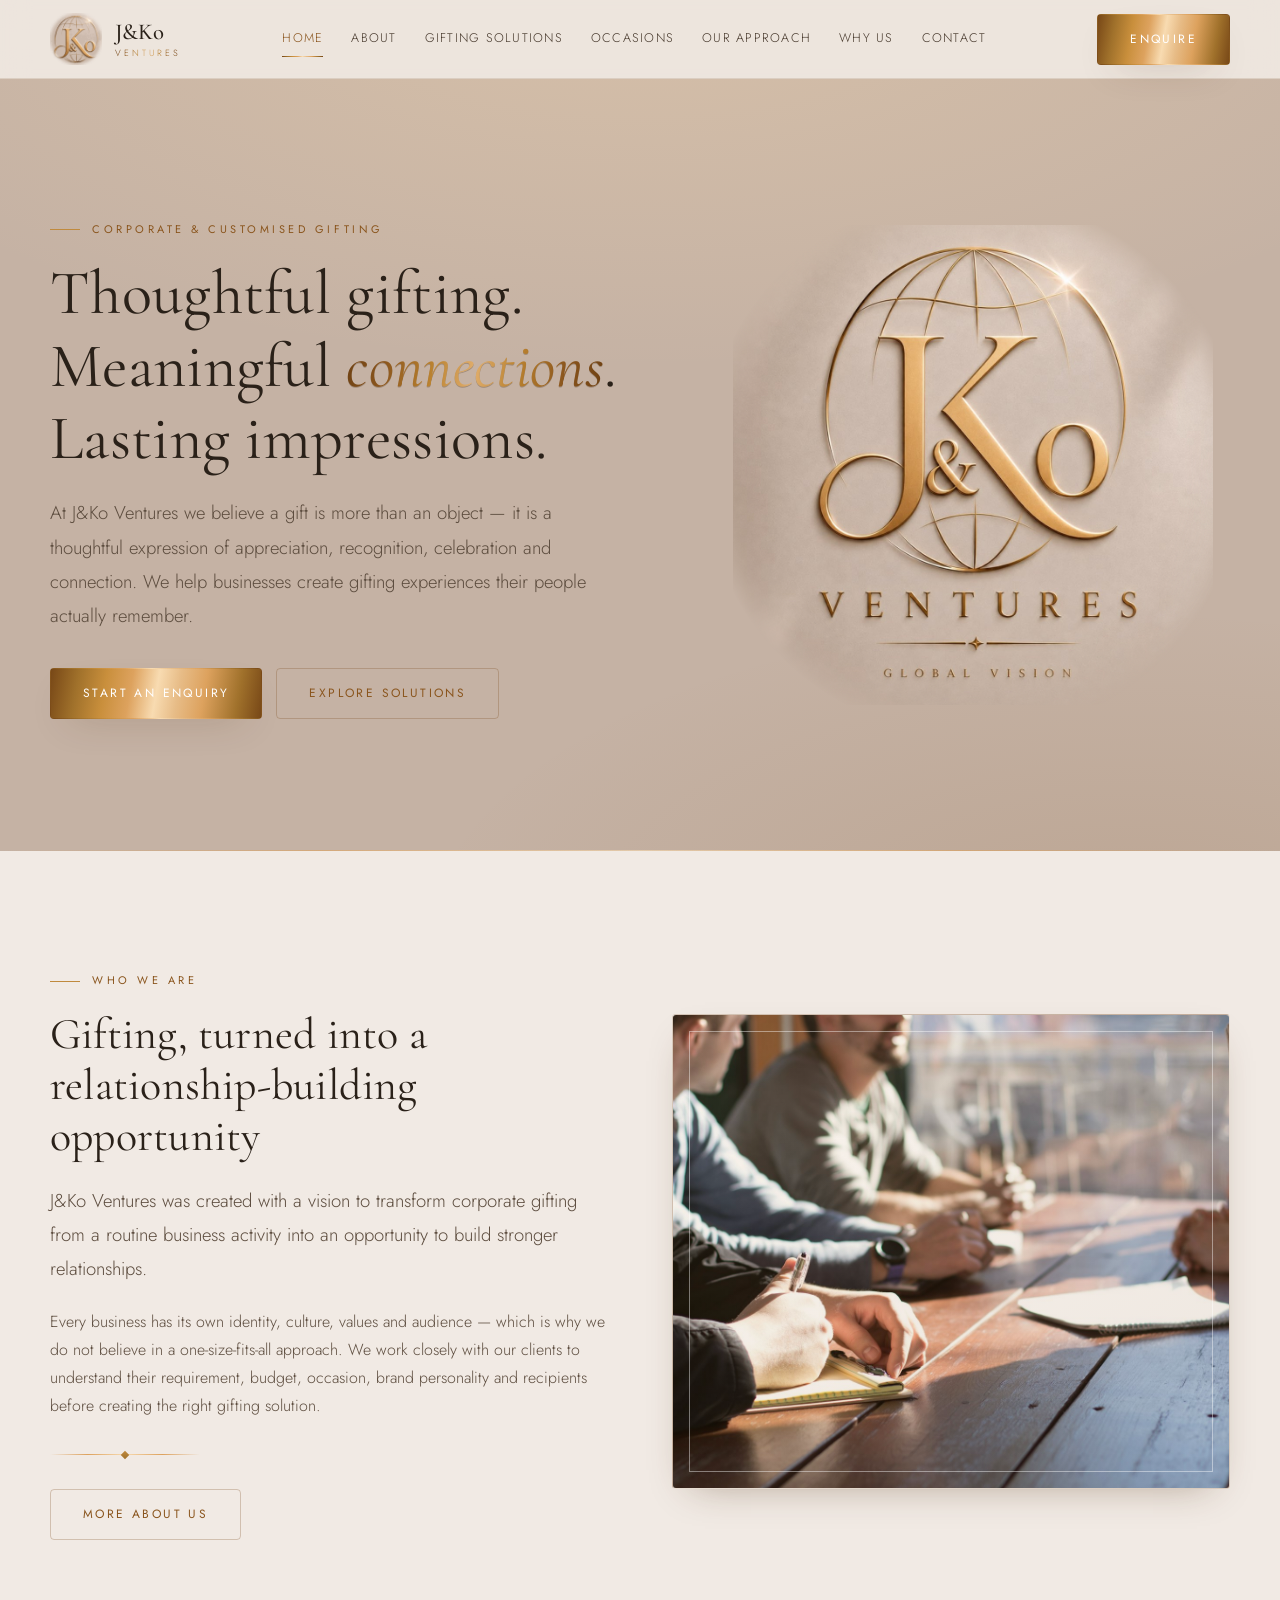
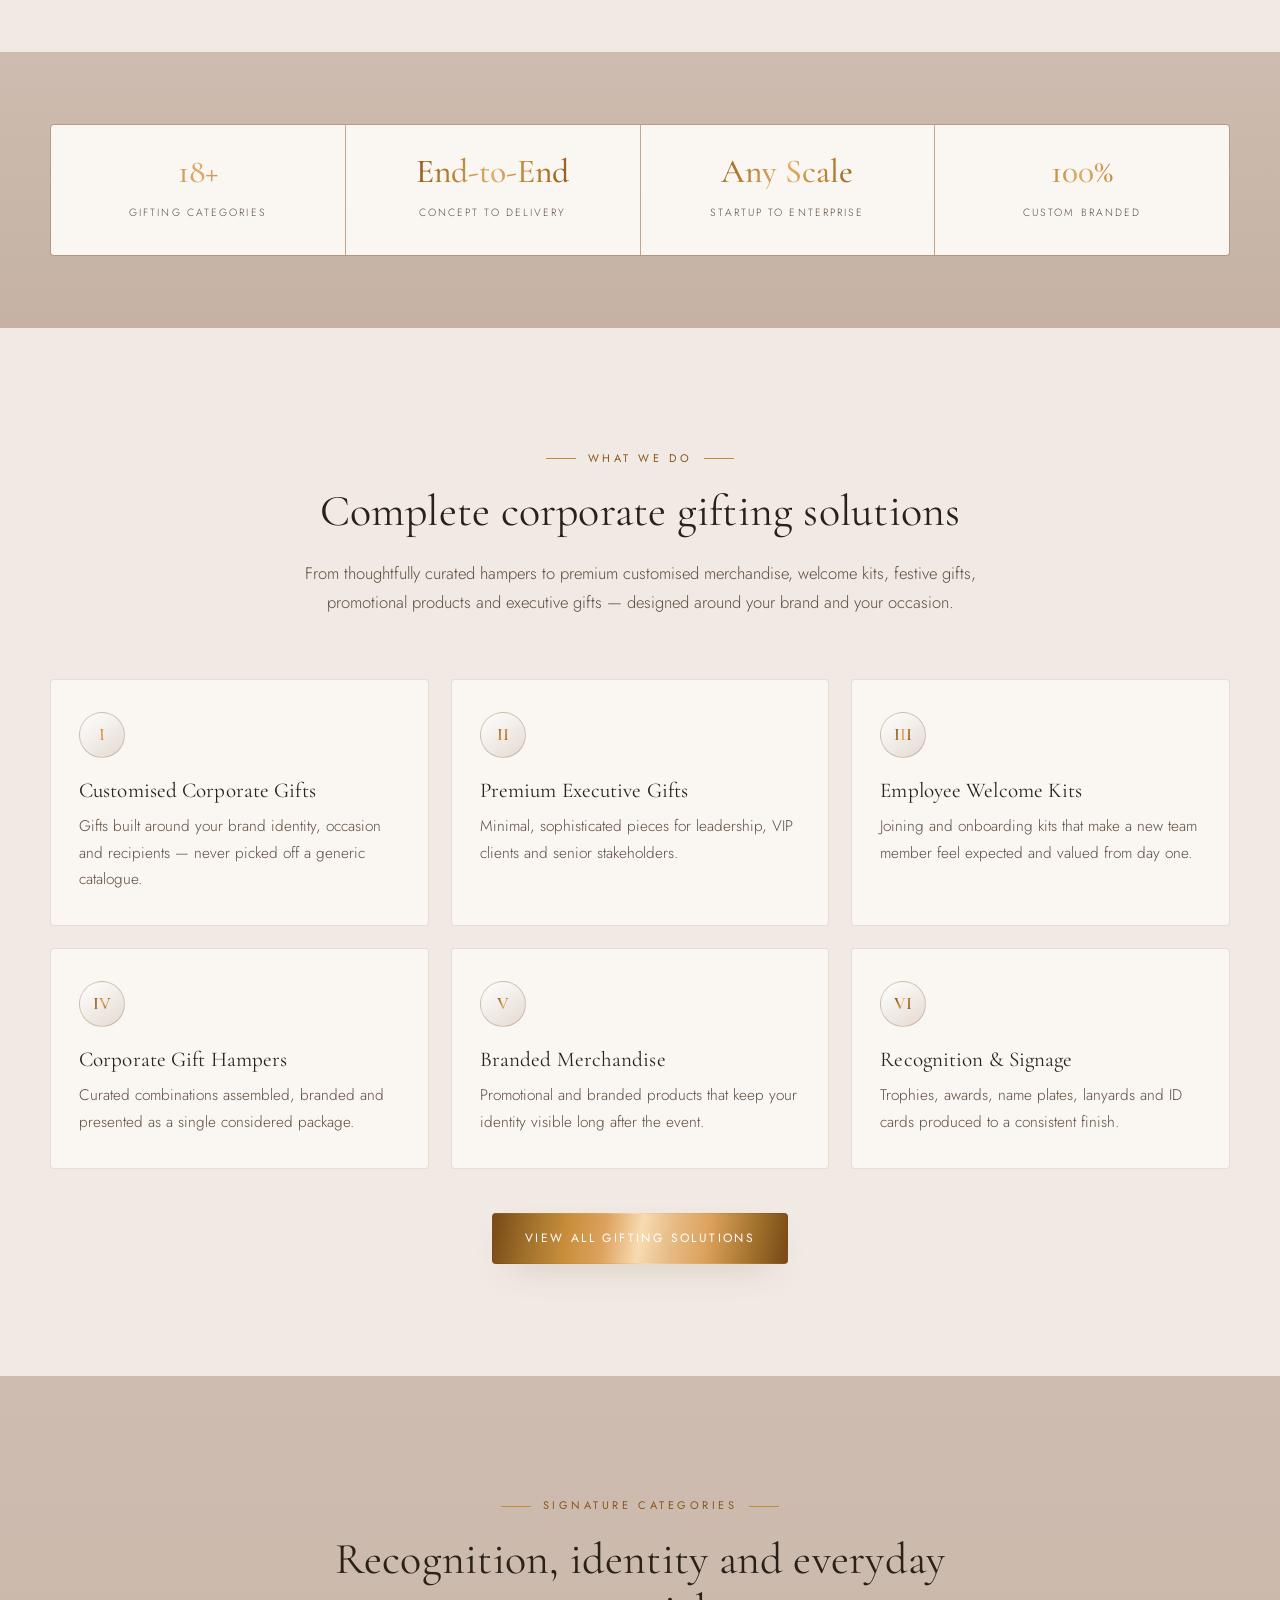
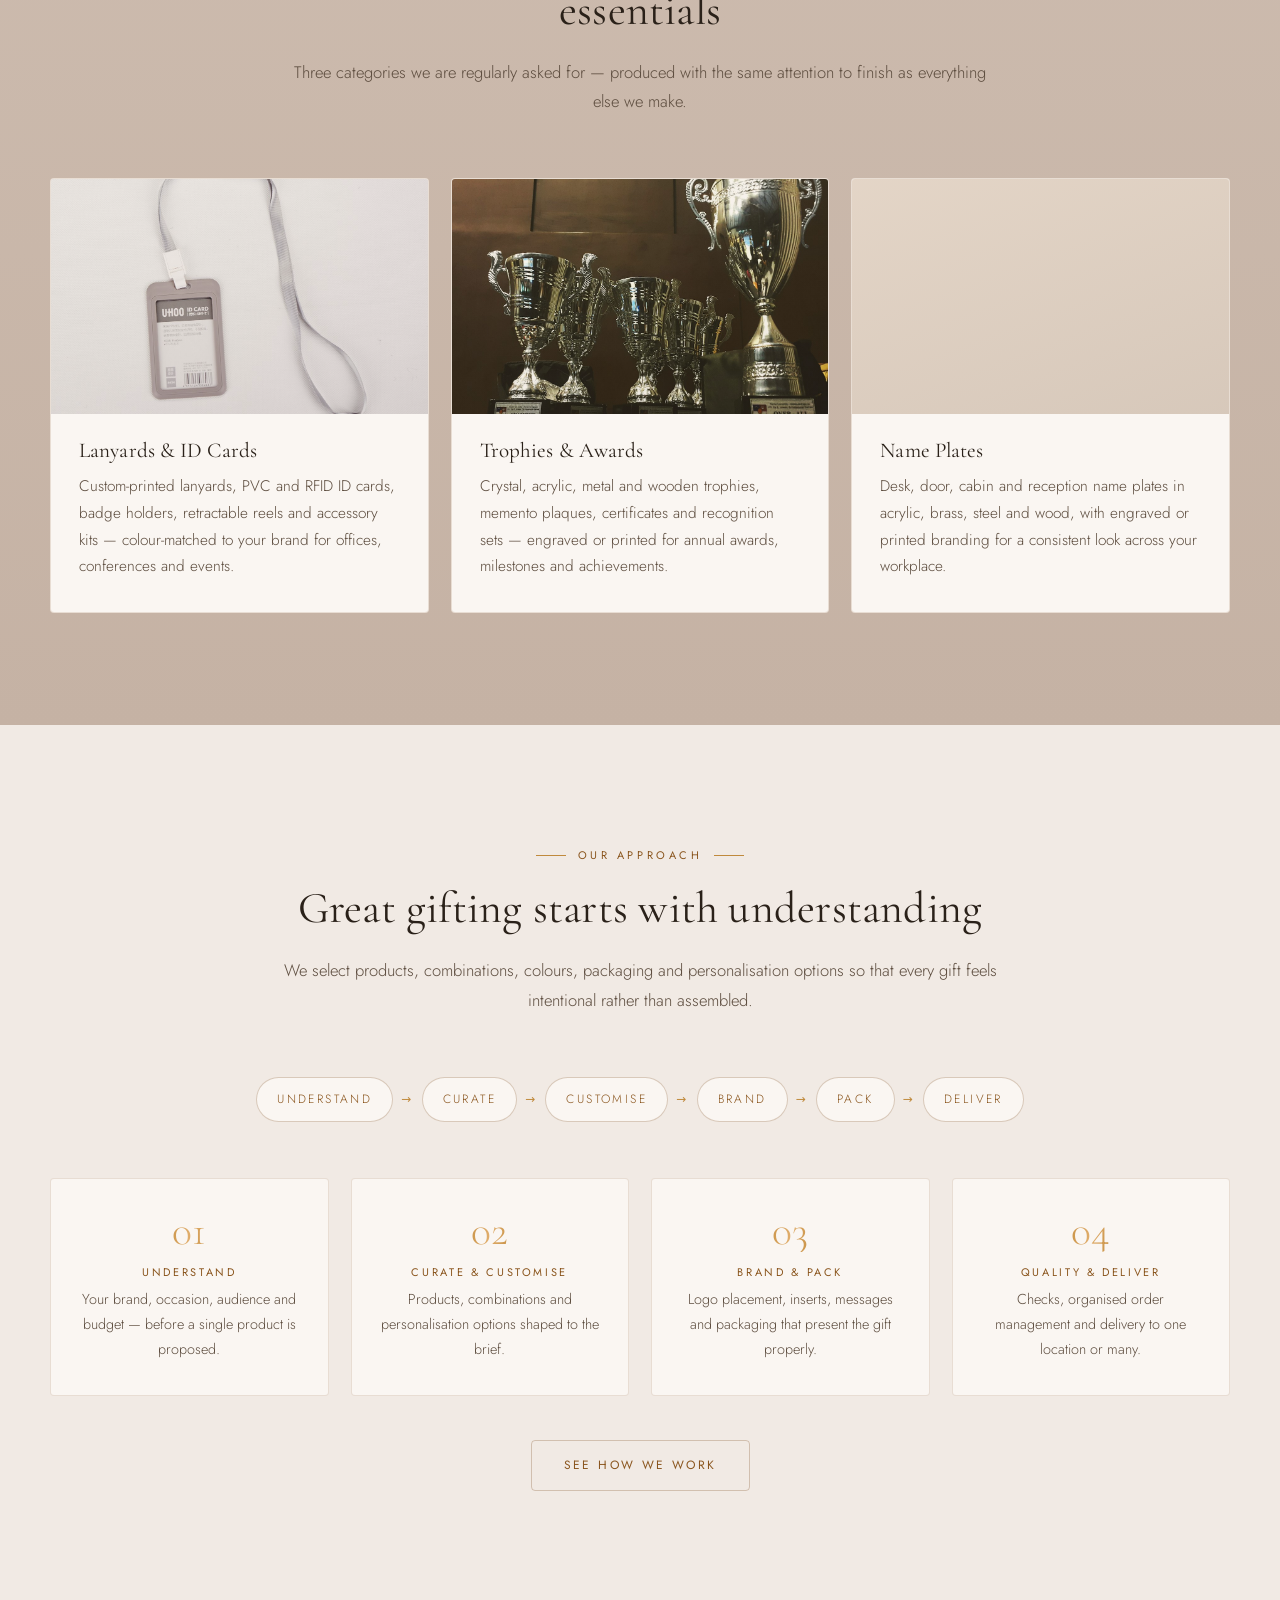
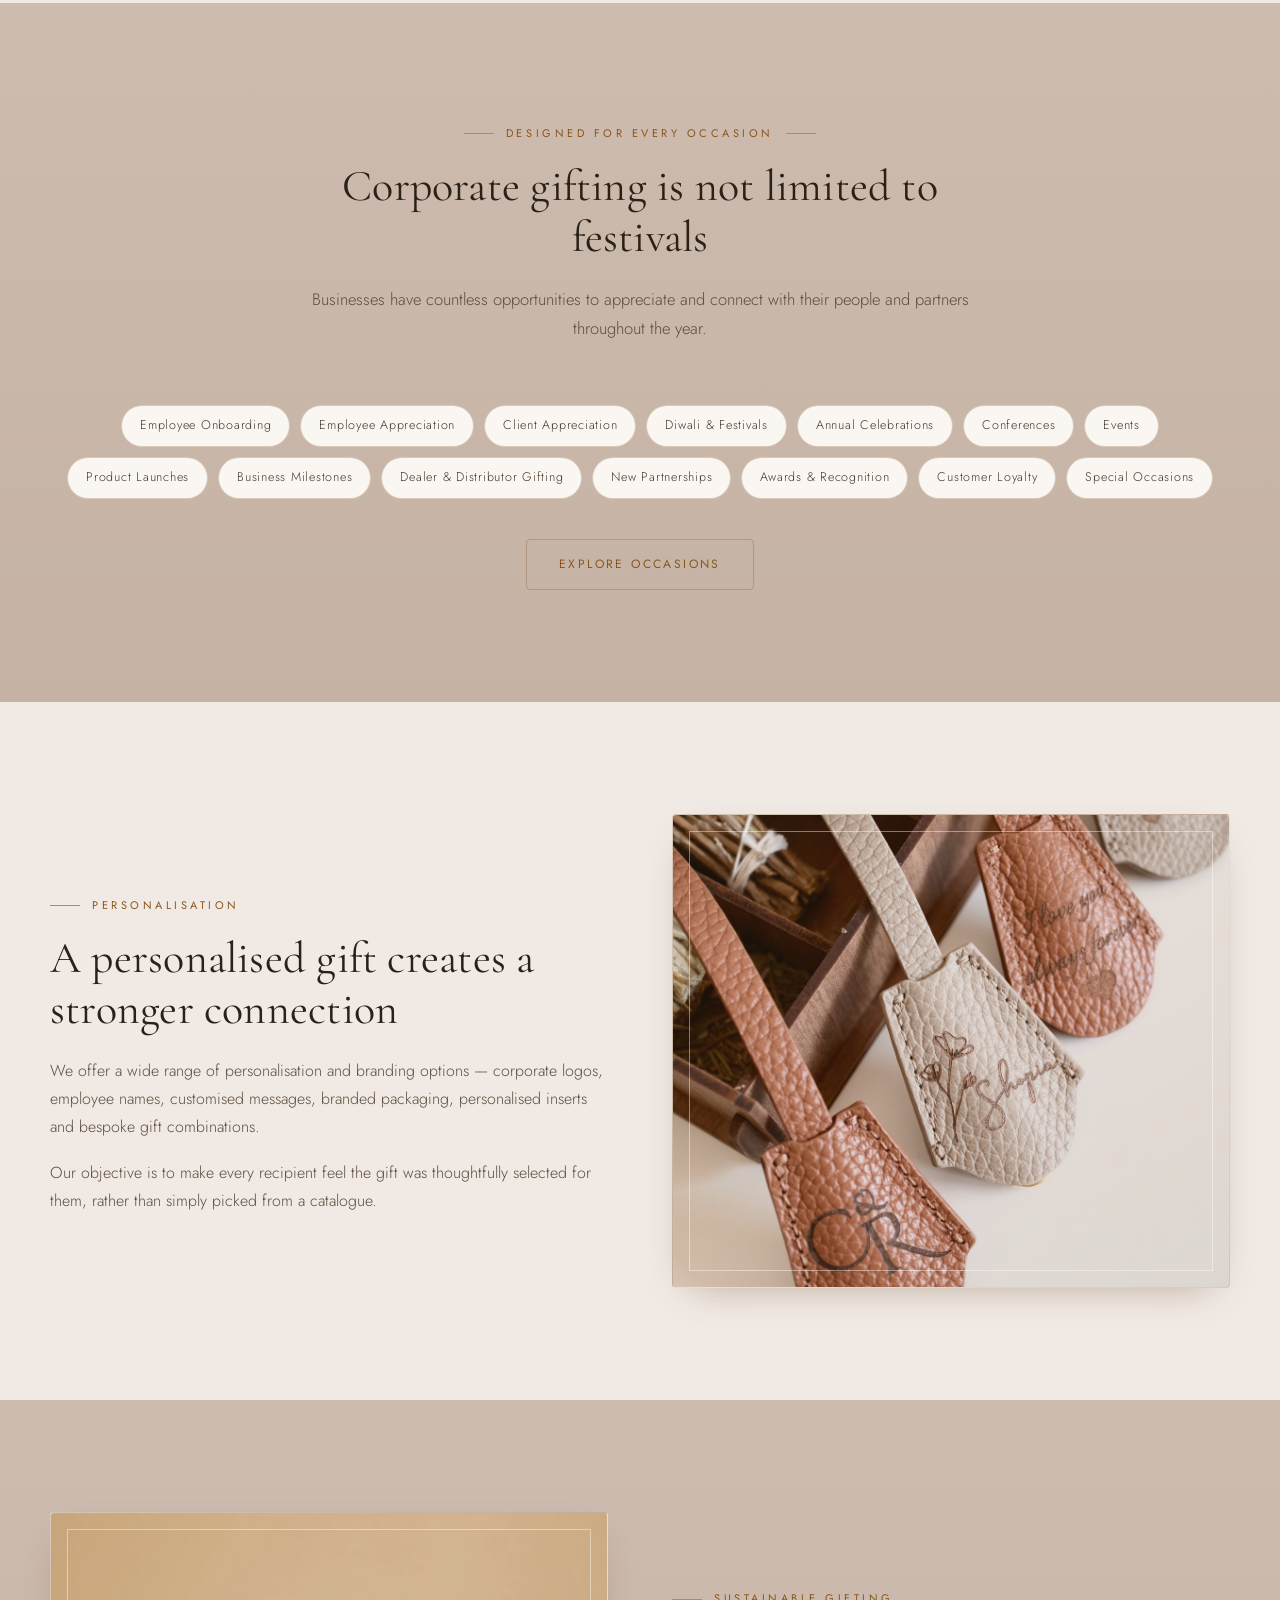
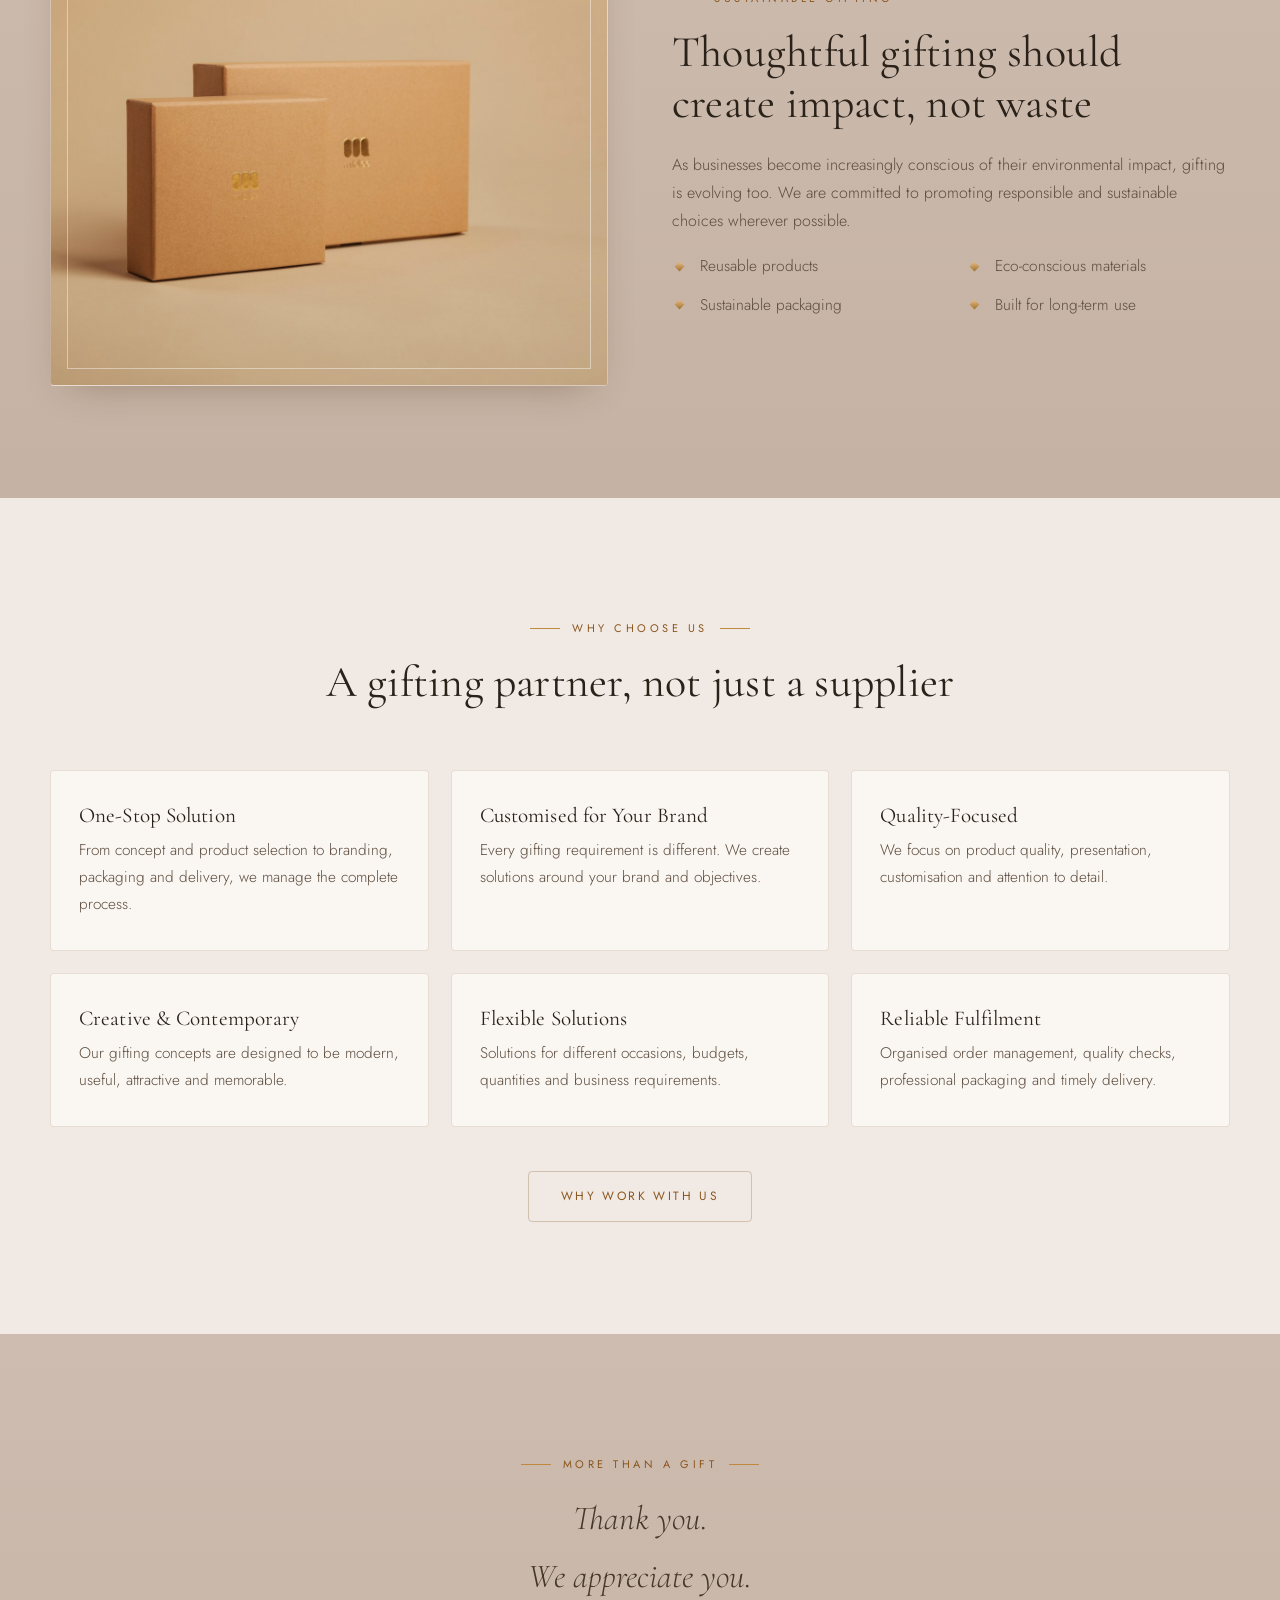
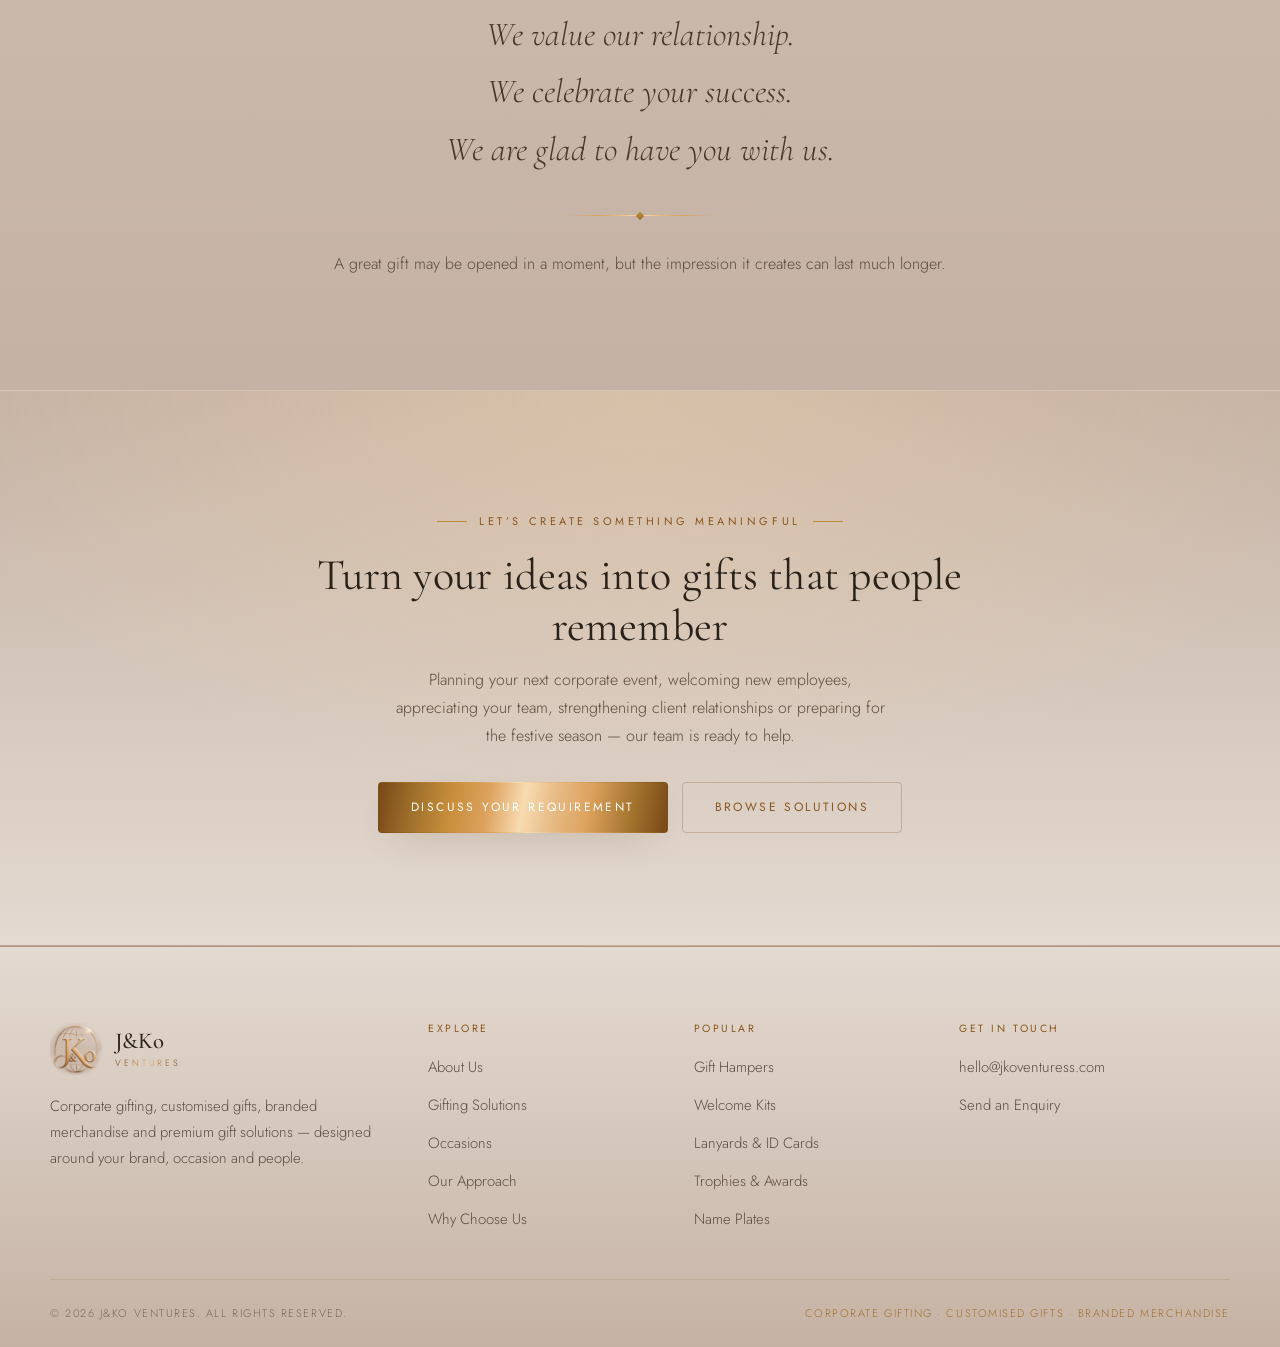
==== index.html @ 3855f6ad "Adopt the real logo and its colours; fix photo ratios on mobile Brand - Header, footer and favicons " ====
<!DOCTYPE html>
<html lang="en">
<head>
<meta charset="UTF-8" />
<meta name="viewport" content="width=device-width, initial-scale=1, viewport-fit=cover" />
<title>J&amp;Ko Ventures — Corporate Gifting &amp; Customised Gift Solutions</title>
<meta name="description" content="J&amp;Ko Ventures is a corporate and customised gifting company creating curated hampers, branded merchandise, welcome kits, trophies, lanyards, name plates and premium executive gifts for businesses." />
<link rel="icon" href="assets/img/favicon.ico" sizes="any" />
<link rel="icon" type="image/png" sizes="32x32" href="assets/img/favicon-32.png" />
<link rel="apple-touch-icon" href="assets/img/apple-touch-icon.png" />
<meta name="theme-color" content="#c5b2a4" />
<link rel="preconnect" href="https://fonts.googleapis.com" />
<link rel="preconnect" href="https://fonts.gstatic.com" crossorigin />
<link href="https://fonts.googleapis.com/css2?family=Cormorant+Garamond:wght@300;400;500;600&family=Jost:wght@200;300;400;500&display=swap" rel="stylesheet" />
<link rel="stylesheet" href="assets/css/style.css" />
</head>
<body>

<header class="site-header">
  <div class="wrap header-inner">
    <a class="brand" href="index.html" aria-label="J&amp;Ko Ventures — home">
      <span class="brand-mark">
          <img src="assets/img/logo-mark.png" alt="" width="224" height="224" />
        </span>
        <span class="brand-text">
          <span class="brand-name">J&amp;Ko</span>
          <span class="brand-sub">Ventures</span>
        </span>
    </a>

    <nav class="nav" id="primary-nav">
      <a href="index.html" aria-current="page">Home</a>
      <a href="about.html">About</a>
      <a href="services.html">Gifting Solutions</a>
      <a href="occasions.html">Occasions</a>
      <a href="approach.html">Our Approach</a>
      <a href="why-us.html">Why Us</a>
      <a href="contact.html">Contact</a>
    </nav>

    <a class="btn btn-primary header-cta" href="contact.html">Enquire</a>

    <button class="nav-toggle" type="button" aria-label="Toggle menu" aria-expanded="false" aria-controls="primary-nav"><i></i></button>
  </div>
</header>

<main>

  <!-- ============ HERO ============ -->
  <section class="hero">
    <div class="wrap hero-grid">
      <div>
        <span class="eyebrow">Corporate &amp; Customised Gifting</span>
        <h1>Thoughtful gifting.<br />Meaningful <em class="metal">connections</em>.<br />Lasting impressions.</h1>
        <p class="lede">
          At J&amp;Ko Ventures we believe a gift is more than an object — it is a thoughtful
          expression of appreciation, recognition, celebration and connection. We help
          businesses create gifting experiences their people actually remember.
        </p>
        <div class="btn-row">
          <a class="btn btn-primary" href="contact.html">Start an Enquiry</a>
          <a class="btn btn-ghost" href="services.html">Explore Solutions</a>
        </div>
      </div>

      <div class="hero-logo">
        <img class="art" src="assets/img/logo-full.jpg"
             alt="J&amp;Ko Ventures — Global Vision"
             width="1100" height="1100" fetchpriority="high" decoding="async" />
        <span class="sweep" aria-hidden="true"></span>
      </div>
    </div>
  </section>

  <!-- ============ INTRO ============ -->
  <section class="section-white">
    <div class="wrap split">
      <div class="reveal">
        <span class="eyebrow">Who We Are</span>
        <h2>Gifting, turned into a relationship-building opportunity</h2>
        <p class="lede">
          J&amp;Ko Ventures was created with a vision to transform corporate gifting from a
          routine business activity into an opportunity to build stronger relationships.
        </p>
        <p style="color:var(--muted)">
          Every business has its own identity, culture, values and audience — which is why we
          do not believe in a one-size-fits-all approach. We work closely with our clients to
          understand their requirement, budget, occasion, brand personality and recipients
          before creating the right gifting solution.
        </p>
        <div class="divider"></div>
        <a class="btn btn-ghost" href="about.html">More About Us</a>
      </div>
      <div class="split-media has-photo reveal d2">
        <img src="assets/img/photos/team-meeting.jpg" alt="A team planning a corporate gifting programme around a boardroom table" width="1200" height="1000" loading="lazy" decoding="async" />
      </div>
    </div>
  </section>

  <!-- ============ STATS ============ -->
  <section class="section-tint" style="padding-block:clamp(48px,6vw,72px)">
    <div class="wrap">
      <div class="stats reveal">
        <div class="stat"><b>18+</b><span>Gifting Categories</span></div>
        <div class="stat"><b>End&#8209;to&#8209;End</b><span>Concept to Delivery</span></div>
        <div class="stat"><b>Any Scale</b><span>Startup to Enterprise</span></div>
        <div class="stat"><b>100%</b><span>Custom Branded</span></div>
      </div>
    </div>
  </section>

  <!-- ============ WHAT WE DO ============ -->
  <section class="section-white">
    <div class="wrap">
      <div class="section-head center reveal">
        <span class="eyebrow center">What We Do</span>
        <h2>Complete corporate gifting solutions</h2>
        <p>
          From thoughtfully curated hampers to premium customised merchandise, welcome kits,
          festive gifts, promotional products and executive gifts — designed around your brand
          and your occasion.
        </p>
      </div>

      <div class="grid grid-3">
        <article class="card reveal">
          <div class="card-icon"><i>I</i></div>
          <h3>Customised Corporate Gifts</h3>
          <p>Gifts built around your brand identity, occasion and recipients — never picked off a generic catalogue.</p>
        </article>
        <article class="card reveal d1">
          <div class="card-icon"><i>II</i></div>
          <h3>Premium Executive Gifts</h3>
          <p>Minimal, sophisticated pieces for leadership, VIP clients and senior stakeholders.</p>
        </article>
        <article class="card reveal d2">
          <div class="card-icon"><i>III</i></div>
          <h3>Employee Welcome Kits</h3>
          <p>Joining and onboarding kits that make a new team member feel expected and valued from day one.</p>
        </article>
        <article class="card reveal">
          <div class="card-icon"><i>IV</i></div>
          <h3>Corporate Gift Hampers</h3>
          <p>Curated combinations assembled, branded and presented as a single considered package.</p>
        </article>
        <article class="card reveal d1">
          <div class="card-icon"><i>V</i></div>
          <h3>Branded Merchandise</h3>
          <p>Promotional and branded products that keep your identity visible long after the event.</p>
        </article>
        <article class="card reveal d2">
          <div class="card-icon"><i>VI</i></div>
          <h3>Recognition &amp; Signage</h3>
          <p>Trophies, awards, name plates, lanyards and ID cards produced to a consistent finish.</p>
        </article>
      </div>

      <div class="btn-row center" style="margin-top:44px">
        <a class="btn btn-primary" href="services.html">View All Gifting Solutions</a>
      </div>
    </div>
  </section>

  <!-- ============ SIGNATURE CATEGORIES ============ -->
  <section class="section-tint">
    <div class="wrap">
      <div class="section-head center reveal">
        <span class="eyebrow center">Signature Categories</span>
        <h2>Recognition, identity and everyday essentials</h2>
        <p>Three categories we are regularly asked for — produced with the same attention to finish as everything else we make.</p>
      </div>

      <div class="grid grid-3">
        <article class="card reveal">
          <div class="card-media">
            <img src="assets/img/photos/lanyards-id-cards.jpg" alt="A printed lanyard holding a employee ID card" width="1200" height="1000" loading="lazy" decoding="async" />
          </div>
          <h3>Lanyards &amp; ID Cards</h3>
          <p>
            Custom-printed lanyards, PVC and RFID ID cards, badge holders, retractable reels and
            accessory kits — colour-matched to your brand for offices, conferences and events.
          </p>
        </article>
        <article class="card reveal d1">
          <div class="card-media">
            <img src="assets/img/photos/trophies-awards.jpg" alt="A row of gold and silver trophies awaiting presentation" width="1200" height="1000" loading="lazy" decoding="async" />
          </div>
          <h3>Trophies &amp; Awards</h3>
          <p>
            Crystal, acrylic, metal and wooden trophies, memento plaques, certificates and
            recognition sets — engraved or printed for annual awards, milestones and achievements.
          </p>
        </article>
        <article class="card reveal d2">
          <div class="card-media">
            <img src="assets/img/photos/name-plates.jpg" alt="A brushed steel desk name plate on a reception counter" width="1200" height="1000" loading="lazy" decoding="async" />
          </div>
          <h3>Name Plates</h3>
          <p>
            Desk, door, cabin and reception name plates in acrylic, brass, steel and wood,
            with engraved or printed branding for a consistent look across your workplace.
          </p>
        </article>
      </div>
    </div>
  </section>

  <!-- ============ APPROACH ============ -->
  <section class="section-white">
    <div class="wrap">
      <div class="section-head center reveal">
        <span class="eyebrow center">Our Approach</span>
        <h2>Great gifting starts with understanding</h2>
        <p>
          We select products, combinations, colours, packaging and personalisation options so
          that every gift feels intentional rather than assembled.
        </p>
      </div>

      <div class="process reveal" style="margin-bottom:56px">
        <i>Understand</i><b>&rarr;</b>
        <i>Curate</i><b>&rarr;</b>
        <i>Customise</i><b>&rarr;</b>
        <i>Brand</i><b>&rarr;</b>
        <i>Pack</i><b>&rarr;</b>
        <i>Deliver</i>
      </div>

      <div class="grid grid-4">
        <div class="card step reveal">
          <span class="num">01</span>
          <h4>Understand</h4>
          <p>Your brand, occasion, audience and budget — before a single product is proposed.</p>
        </div>
        <div class="card step reveal d1">
          <span class="num">02</span>
          <h4>Curate &amp; Customise</h4>
          <p>Products, combinations and personalisation options shaped to the brief.</p>
        </div>
        <div class="card step reveal d2">
          <span class="num">03</span>
          <h4>Brand &amp; Pack</h4>
          <p>Logo placement, inserts, messages and packaging that present the gift properly.</p>
        </div>
        <div class="card step reveal d3">
          <span class="num">04</span>
          <h4>Quality &amp; Deliver</h4>
          <p>Checks, organised order management and delivery to one location or many.</p>
        </div>
      </div>

      <div class="btn-row center" style="margin-top:44px">
        <a class="btn btn-ghost" href="approach.html">See How We Work</a>
      </div>
    </div>
  </section>

  <!-- ============ OCCASIONS ============ -->
  <section class="section-tint">
    <div class="wrap">
      <div class="section-head center reveal">
        <span class="eyebrow center">Designed for Every Occasion</span>
        <h2>Corporate gifting is not limited to festivals</h2>
        <p>
          Businesses have countless opportunities to appreciate and connect with their people
          and partners throughout the year.
        </p>
      </div>

      <div class="pills reveal" style="justify-content:center">
        <span class="pill">Employee Onboarding</span>
        <span class="pill">Employee Appreciation</span>
        <span class="pill">Client Appreciation</span>
        <span class="pill">Diwali &amp; Festivals</span>
        <span class="pill">Annual Celebrations</span>
        <span class="pill">Conferences</span>
        <span class="pill">Events</span>
        <span class="pill">Product Launches</span>
        <span class="pill">Business Milestones</span>
        <span class="pill">Dealer &amp; Distributor Gifting</span>
        <span class="pill">New Partnerships</span>
        <span class="pill">Awards &amp; Recognition</span>
        <span class="pill">Customer Loyalty</span>
        <span class="pill">Special Occasions</span>
      </div>

      <div class="btn-row center" style="margin-top:40px">
        <a class="btn btn-ghost" href="occasions.html">Explore Occasions</a>
      </div>
    </div>
  </section>

  <!-- ============ PERSONALISATION + SUSTAINABILITY ============ -->
  <section class="section-white">
    <div class="wrap split reverse">
      <div class="split-media has-photo reveal">
        <img src="assets/img/photos/personalised-gifts.jpg" alt="Leather gift tags individually engraved with names and monograms" width="1200" height="1000" loading="lazy" decoding="async" />
      </div>
      <div class="reveal d1">
        <span class="eyebrow">Personalisation</span>
        <h2>A personalised gift creates a stronger connection</h2>
        <p style="color:var(--muted)">
          We offer a wide range of personalisation and branding options — corporate logos,
          employee names, customised messages, branded packaging, personalised inserts and
          bespoke gift combinations.
        </p>
        <p style="color:var(--muted)">
          Our objective is to make every recipient feel the gift was thoughtfully selected for
          them, rather than simply picked from a catalogue.
        </p>
      </div>
    </div>
  </section>

  <section class="section-tint">
    <div class="wrap split">
      <div class="split-media has-photo reveal">
        <img src="assets/img/photos/kraft-packaging.jpg" alt="Plain kraft gift boxes made from recyclable materials" width="1200" height="1000" loading="lazy" decoding="async" />
      </div>
      <div class="reveal d1">
        <span class="eyebrow">Sustainable Gifting</span>
        <h2>Thoughtful gifting should create impact, not waste</h2>
        <p style="color:var(--muted)">
          As businesses become increasingly conscious of their environmental impact, gifting is
          evolving too. We are committed to promoting responsible and sustainable choices
          wherever possible.
        </p>
        <ul class="tick-list cols">
          <li>Reusable products</li>
          <li>Eco-conscious materials</li>
          <li>Sustainable packaging</li>
          <li>Built for long-term use</li>
        </ul>
      </div>
    </div>
  </section>

  <!-- ============ WHY US ============ -->
  <section class="section-white">
    <div class="wrap">
      <div class="section-head center reveal">
        <span class="eyebrow center">Why Choose Us</span>
        <h2>A gifting partner, not just a supplier</h2>
      </div>

      <div class="grid grid-3">
        <article class="card reveal">
          <h3>One-Stop Solution</h3>
          <p>From concept and product selection to branding, packaging and delivery, we manage the complete process.</p>
        </article>
        <article class="card reveal d1">
          <h3>Customised for Your Brand</h3>
          <p>Every gifting requirement is different. We create solutions around your brand and objectives.</p>
        </article>
        <article class="card reveal d2">
          <h3>Quality-Focused</h3>
          <p>We focus on product quality, presentation, customisation and attention to detail.</p>
        </article>
        <article class="card reveal">
          <h3>Creative &amp; Contemporary</h3>
          <p>Our gifting concepts are designed to be modern, useful, attractive and memorable.</p>
        </article>
        <article class="card reveal d1">
          <h3>Flexible Solutions</h3>
          <p>Solutions for different occasions, budgets, quantities and business requirements.</p>
        </article>
        <article class="card reveal d2">
          <h3>Reliable Fulfilment</h3>
          <p>Organised order management, quality checks, professional packaging and timely delivery.</p>
        </article>
      </div>

      <div class="btn-row center" style="margin-top:44px">
        <a class="btn btn-ghost" href="why-us.html">Why Work With Us</a>
      </div>
    </div>
  </section>

  <!-- ============ QUOTE ============ -->
  <section class="section-tint quote-band">
    <div class="wrap-narrow reveal">
      <span class="eyebrow center">More Than a Gift</span>
      <p class="lines">
        <span>Thank you.</span>
        <span>We appreciate you.</span>
        <span>We value our relationship.</span>
        <span>We celebrate your success.</span>
        <span>We are glad to have you with us.</span>
      </p>
      <div class="divider center"></div>
      <p style="color:var(--muted)">
        A great gift may be opened in a moment, but the impression it creates can last
        much longer.
      </p>
    </div>
  </section>

  <!-- ============ CTA ============ -->
  <section class="cta-band">
    <div class="wrap-narrow reveal">
      <span class="eyebrow center">Let&rsquo;s Create Something Meaningful</span>
      <h2>Turn your ideas into gifts that people remember</h2>
      <p>
        Planning your next corporate event, welcoming new employees, appreciating your team,
        strengthening client relationships or preparing for the festive season — our team is
        ready to help.
      </p>
      <div class="btn-row center">
        <a class="btn btn-primary" href="contact.html">Discuss Your Requirement</a>
        <a class="btn btn-ghost" href="services.html">Browse Solutions</a>
      </div>
    </div>
  </section>

</main>

<footer class="site-footer">
  <div class="wrap footer-grid">
    <div class="footer-brand">
      <a class="brand" href="index.html">
        <span class="brand-mark">
          <img src="assets/img/logo-mark.png" alt="" width="224" height="224" />
        </span>
        <span class="brand-text">
          <span class="brand-name">J&amp;Ko</span>
          <span class="brand-sub">Ventures</span>
        </span>
      </a>
      <p>
        Corporate gifting, customised gifts, branded merchandise and premium gift solutions —
        designed around your brand, occasion and people.
      </p>
    </div>

    <div>
      <h4>Explore</h4>
      <ul class="footer-links">
        <li><a href="about.html">About Us</a></li>
        <li><a href="services.html">Gifting Solutions</a></li>
        <li><a href="occasions.html">Occasions</a></li>
        <li><a href="approach.html">Our Approach</a></li>
        <li><a href="why-us.html">Why Choose Us</a></li>
      </ul>
    </div>

    <div>
      <h4>Popular</h4>
      <ul class="footer-links">
        <li><a href="services.html#hampers">Gift Hampers</a></li>
        <li><a href="services.html#welcome-kits">Welcome Kits</a></li>
        <li><a href="services.html#lanyards">Lanyards &amp; ID Cards</a></li>
        <li><a href="services.html#trophies">Trophies &amp; Awards</a></li>
        <li><a href="services.html#name-plates">Name Plates</a></li>
      </ul>
    </div>

    <div>
      <h4>Get in Touch</h4>
      <ul class="footer-links">
        <li><a href="mailto:hello@jkoventuress.com">hello@jkoventuress.com</a></li>
        <li><a href="contact.html">Send an Enquiry</a></li>
      </ul>
    </div>
  </div>

  <div class="wrap footer-bottom">
    <span>&copy; <span id="year">2026</span> J&amp;Ko Ventures. All rights reserved.</span>
    <span class="tagline">Corporate Gifting &middot; Customised Gifts &middot; Branded Merchandise</span>
  </div>
</footer>

<script src="assets/js/main.js"></script>
</body>
</html>
---- assets/css/style.css ----
/* ==========================================================================
   J&Ko Ventures - design system
   Base: warm white | Accents: gold + bronze
   ========================================================================== */

/* Palette sampled directly from the brand logo artwork:
   ground #c5b2a4, gold ramp #784817 -> #dda25e -> #f8dbb1. */

:root {
  /* surfaces — the logo ground and lighter tints of the same hue */
  --base:        #c5b2a4;   /* exact logo background */
  --base-soft:   #cdbcaf;
  --surface:     #e4dad1;
  --surface-hi:  #f1eae4;
  --white:       #faf6f2;

  /* legacy aliases, kept so existing rules keep resolving */
  --ivory:       var(--base);
  --champagne:   var(--surface);
  --sand:        var(--base-soft);

  /* metals — every stop lifted from the artwork */
  --gold-deep:   #784817;
  --gold-shadow: #a0712b;
  --gold:        #c08a3d;
  --gold-mid:    #dda25e;
  --gold-light:  #e7bc87;
  --gold-hi:     #f8dbb1;
  --gold-pale:   #f0dcc0;
  --bronze:      #a0712b;
  --bronze-deep: #8a551d;
  --bronze-dark: #784817;

  /* type */
  --ink:         #2a2119;
  --ink-soft:    #45372a;
  --muted:       #5d4d3f;
  --muted-light: #7a6857;

  /* lines + shadow */
  --line:        rgba(120, 72, 23, .26);
  --line-soft:   rgba(120, 72, 23, .14);
  --shadow-sm:   0 2px 10px -4px rgba(74, 44, 14, .22);
  --shadow-md:   0 14px 38px -20px rgba(74, 44, 14, .42);
  --shadow-lg:   0 30px 70px -34px rgba(74, 44, 14, .5);

  /* the logo's bevelled metal, as a gradient: dark edge -> face -> highlight */
  --metal: linear-gradient(100deg,
            #784817 0%, #a0712b 13%, #c98f3c 26%,
            #dda25e 38%, #f8dbb1 50%, #e7bc87 60%,
            #dda25e 72%, #a0712b 88%, #784817 100%);
  --rule:  linear-gradient(90deg, transparent, var(--gold-mid), var(--gold-hi), var(--gold-mid), transparent);

  /* Same metal, shifted darker. Flat gold text has none of the logo's bevel to
     separate it from a mid-tone background, so text uses this ramp. */
  --metal-text: linear-gradient(100deg,
            #6b3f12 0%, #8a551d 16%, #b9812f 34%,
            #e0ad6b 50%, #b9812f 66%, #8a551d 84%, #6b3f12 100%);

  --serif:       "Cormorant Garamond", Georgia, "Times New Roman", serif;
  --sans:        "Jost", "Segoe UI", system-ui, -apple-system, sans-serif;

  --wrap:        1180px;
  --radius:      4px;
  --ease:        cubic-bezier(.22, .9, .3, 1);
}

*, *::before, *::after { box-sizing: border-box; }

html { scroll-behavior: smooth; }

body {
  margin: 0;
  background: var(--base);
  color: var(--ink);
  font-family: var(--sans);
  font-weight: 300;
  font-size: 16px;
  line-height: 1.75;
  -webkit-font-smoothing: antialiased;
  text-rendering: optimizeLegibility;
  overflow-x: hidden;
}

/* height:auto is load-bearing — every <img> carries width/height attributes for
   layout stability, and without it a shrunk width keeps the attribute height
   and the picture is squashed. */
img, svg { max-width: 100%; height: auto; display: block; }

h1, h2, h3, h4 {
  font-family: var(--serif);
  font-weight: 400;
  line-height: 1.16;
  letter-spacing: .005em;
  margin: 0 0 .5em;
  color: var(--ink);
}

h1 { font-size: clamp(2.3rem, 5.6vw, 3.9rem); }
h2 { font-size: clamp(1.85rem, 4vw, 2.75rem); }
h3 { font-size: clamp(1.25rem, 2.4vw, 1.6rem); }
h4 { font-size: 1.1rem; }

p { margin: 0 0 1.15em; }
p:last-child { margin-bottom: 0; }

a { color: var(--bronze-deep); text-decoration: none; transition: color .25s var(--ease); }
a:hover { color: var(--gold); }

strong { font-weight: 500; color: var(--ink); }

em.metal, .metal-text {
  font-style: italic;
  background: var(--metal-text);
  -webkit-background-clip: text;
  background-clip: text;
  color: transparent;
  /* drop-shadow applies to the clipped glyphs, standing in for the logo's bevel */
  filter: drop-shadow(0 1px 0 rgba(70, 40, 12, .28));
}

::selection { background: var(--gold-pale); color: var(--ink); }

/* ---------- layout ---------- */

.wrap { width: min(var(--wrap), 100% - 48px); margin-inline: auto; }
.wrap-narrow { width: min(820px, 100% - 48px); margin-inline: auto; }

section { padding-block: clamp(64px, 9vw, 112px); }
.section-tint  { background: linear-gradient(180deg, var(--base-soft) 0%, var(--base) 100%); }
.section-white { background: var(--surface-hi); }

/* ---------- shared bits ---------- */

.eyebrow {
  display: inline-flex;
  align-items: center;
  gap: 12px;
  font-size: 11px;
  letter-spacing: .32em;
  text-transform: uppercase;
  color: var(--bronze-deep);
  margin-bottom: 18px;
  font-weight: 400;
}
.eyebrow::before { content: ""; width: 30px; height: 1px; background: var(--gold); }
.eyebrow.center::after { content: ""; width: 30px; height: 1px; background: var(--gold); }

.section-head { max-width: 720px; margin-bottom: clamp(38px, 5vw, 62px); }
.section-head.center { margin-inline: auto; text-align: center; }
.section-head p { color: var(--muted); font-size: 1.04rem; }

.lede { font-size: clamp(1.02rem, 2vw, 1.16rem); color: var(--muted); line-height: 1.85; }

.divider {
  width: 150px; height: 1px;
  margin: 34px 0;
  background: var(--rule);
  position: relative;
}
.divider.center { margin-inline: auto; }
.divider::after {
  content: ""; position: absolute; top: 50%; left: 50%;
  width: 6px; height: 6px;
  transform: translate(-50%, -50%) rotate(45deg);
  background: linear-gradient(135deg, var(--gold), var(--bronze));
}

/* ---------- buttons ---------- */

.btn {
  display: inline-flex;
  align-items: center;
  gap: 10px;
  padding: 14px 32px;
  font-family: var(--sans);
  font-size: 12px;
  font-weight: 400;
  letter-spacing: .2em;
  text-transform: uppercase;
  border-radius: var(--radius);
  border: 1px solid transparent;
  cursor: pointer;
  transition: all .3s var(--ease);
  white-space: nowrap;
}

.btn-primary {
  background: var(--metal);
  color: #fff;
  box-shadow: var(--shadow-md);
}
.btn-primary:hover {
  color: #fff;
  transform: translateY(-2px);
  box-shadow: var(--shadow-lg);
  filter: saturate(1.15);
}

.btn-ghost {
  border-color: var(--line);
  color: var(--bronze-deep);
  background: transparent;
}
.btn-ghost:hover {
  border-color: var(--gold);
  color: var(--bronze-dark);
  background: rgba(240, 220, 192, .45);
}

.btn-row { display: flex; flex-wrap: wrap; gap: 14px; }
.btn-row.center { justify-content: center; }

/* ---------- header ---------- */

.site-header {
  position: sticky;
  top: 0;
  z-index: 60;
  background: rgba(241, 234, 228, .90);
  backdrop-filter: blur(14px);
  -webkit-backdrop-filter: blur(14px);
  border-bottom: 1px solid var(--line-soft);
  transition: box-shadow .3s var(--ease), background .3s var(--ease);
}
.site-header.scrolled { box-shadow: var(--shadow-sm); background: rgba(241, 234, 228, .97); }

.header-inner {
  display: flex;
  align-items: center;
  justify-content: space-between;
  gap: 24px;
  min-height: 78px;
}

/* brand lockup */
.brand { display: flex; align-items: center; gap: 13px; }
.brand:hover { color: inherit; }

/* the real logo emblem; its edges are feathered in the PNG so it sits on any
   of the warm surfaces without showing a box */
.brand-mark {
  width: 52px;
  height: 52px;
  flex: none;
}
.brand-mark img {
  width: 100%;
  height: 100%;
  object-fit: contain;
}

.brand-text { display: flex; flex-direction: column; line-height: 1; }
.brand-name {
  font-family: var(--serif);
  font-size: 1.42rem;
  font-weight: 500;
  letter-spacing: .01em;
  color: var(--ink);
}
.brand-sub {
  font-size: 9px;
  letter-spacing: .34em;
  text-transform: uppercase;
  margin-top: 5px;
  background: var(--metal-text);
  -webkit-background-clip: text;
  background-clip: text;
  color: transparent;
}

/* nav */
.nav { display: flex; align-items: center; gap: 2px; }
.nav a {
  position: relative;
  padding: 9px 13px;
  font-size: 12.5px;
  letter-spacing: .1em;
  text-transform: uppercase;
  color: var(--ink-soft);
}
.nav a::after {
  content: "";
  position: absolute;
  left: 13px; right: 13px; bottom: 2px;
  height: 1px;
  background: var(--metal);
  transform: scaleX(0);
  transform-origin: left;
  transition: transform .3s var(--ease);
}
.nav a:hover { color: var(--bronze-deep); }
.nav a:hover::after, .nav a[aria-current="page"]::after { transform: scaleX(1); }
.nav a[aria-current="page"] { color: var(--bronze-deep); }

.header-cta { margin-left: 10px; }

.nav-toggle {
  display: none;
  width: 44px; height: 44px;
  border: 1px solid var(--line);
  border-radius: var(--radius);
  background: transparent;
  cursor: pointer;
  padding: 0;
  place-items: center;
}
.nav-toggle i {
  display: block;
  width: 19px; height: 1.5px;
  background: var(--bronze-deep);
  position: relative;
  transition: background .2s var(--ease);
}
.nav-toggle i::before, .nav-toggle i::after {
  content: ""; position: absolute; left: 0;
  width: 19px; height: 1.5px;
  background: var(--bronze-deep);
  transition: transform .3s var(--ease);
}
.nav-toggle i::before { top: -6px; }
.nav-toggle i::after  { top: 6px; }
.nav-toggle[aria-expanded="true"] i { background: transparent; }
.nav-toggle[aria-expanded="true"] i::before { transform: translateY(6px) rotate(45deg); }
.nav-toggle[aria-expanded="true"] i::after  { transform: translateY(-6px) rotate(-45deg); }

/* ---------- hero ---------- */

.hero {
  position: relative;
  padding-block: clamp(70px, 11vw, 132px);
  background:
    radial-gradient(120% 86% at 50% -14%, rgba(248, 219, 177, .34) 0%, rgba(248, 219, 177, 0) 60%),
    radial-gradient(90% 70% at 88% 112%, rgba(120, 72, 23, .12) 0%, rgba(120, 72, 23, 0) 62%),
    var(--base);
  overflow: hidden;
}
.hero::after {
  content: "";
  position: absolute; left: 0; right: 0; bottom: 0;
  height: 1px;
  background: var(--rule);
  opacity: .6;
}

.hero-grid {
  display: grid;
  grid-template-columns: 1.08fr .92fr;
  gap: clamp(36px, 5vw, 72px);
  align-items: center;
}
.hero h1 { margin-bottom: 22px; }
.hero .lede { max-width: 52ch; }
.hero .btn-row { margin-top: 34px; }

/* --- hero logo (motion) ---------------------------------------------------
   The artwork is a square JPEG, so a radial mask feathers its edges into the
   hero ground (which is the logo's own background colour). Motion is three
   slow, independent loops: a float, a light sweep across the metal, and a
   breathing glow behind it. */

.hero-logo {
  position: relative;
  width: min(480px, 100%);
  margin-inline: auto;
  aspect-ratio: 1;
  isolation: isolate;
}

.hero-logo::before {                 /* warm glow behind the emblem */
  content: "";
  position: absolute;
  inset: 4%;
  border-radius: 50%;
  background: radial-gradient(circle at 50% 46%,
                rgba(248, 219, 177, .55) 0%,
                rgba(221, 162, 94, .22) 42%,
                rgba(221, 162, 94, 0) 70%);
  filter: blur(6px);
  animation: logo-glow 6.5s ease-in-out infinite;
  z-index: -1;
}

.hero-logo .art,
.hero-logo .sweep {
  -webkit-mask-image: radial-gradient(circle at 50% 50%, #000 62%, rgba(0,0,0,.65) 72%, transparent 80%);
          mask-image: radial-gradient(circle at 50% 50%, #000 62%, rgba(0,0,0,.65) 72%, transparent 80%);
}

.hero-logo .art {
  width: 100%;
  height: 100%;
  object-fit: contain;
  animation: logo-float 7s ease-in-out infinite;
}

.hero-logo .sweep {                  /* light travelling across the metal */
  position: absolute;
  inset: 0;
  pointer-events: none;
  background: linear-gradient(104deg,
                transparent 38%,
                rgba(255, 250, 238, .58) 50%,
                transparent 62%);
  background-size: 260% 100%;
  background-repeat: no-repeat;
  mix-blend-mode: screen;
  animation: logo-sweep 6s ease-in-out infinite;
}

@keyframes logo-float {
  0%, 100% { transform: translateY(0) scale(1); }
  50%      { transform: translateY(-10px) scale(1.012); }
}
@keyframes logo-glow {
  0%, 100% { opacity: .55; transform: scale(.97); }
  50%      { opacity: 1;   transform: scale(1.03); }
}
@keyframes logo-sweep {
  0%        { background-position: -60% 0; }
  55%, 100% { background-position: 160% 0; }
}

/* ---------- page hero (inner pages) ---------- */

.page-hero {
  padding-block: clamp(56px, 8vw, 92px);
  text-align: center;
  background:
    radial-gradient(110% 92% at 50% -20%, rgba(248, 219, 177, .32) 0%, rgba(248, 219, 177, 0) 58%),
    linear-gradient(180deg, var(--base-soft) 0%, var(--base) 100%);
  border-bottom: 1px solid var(--line-soft);
}
.page-hero h1 { margin-bottom: 16px; }
.page-hero .lede { max-width: 62ch; margin-inline: auto; }

.crumbs {
  font-size: 11px;
  letter-spacing: .18em;
  text-transform: uppercase;
  color: var(--muted-light);
  margin-bottom: 20px;
}
.crumbs a { color: var(--muted); }
.crumbs a:hover { color: var(--gold); }
.crumbs i { font-style: normal; margin-inline: 8px; color: var(--gold); }

/* ---------- cards ---------- */

.grid { display: grid; gap: 22px; }
.grid-2 { grid-template-columns: repeat(2, 1fr); }
.grid-3 { grid-template-columns: repeat(3, 1fr); }
.grid-4 { grid-template-columns: repeat(4, 1fr); }

.card {
  position: relative;
  background: var(--white);
  border: 1px solid var(--line-soft);
  border-radius: var(--radius);
  padding: 32px 28px;
  transition: transform .35s var(--ease), box-shadow .35s var(--ease), border-color .35s var(--ease);
  overflow: hidden;
}
.card::before {
  content: "";
  position: absolute; top: 0; left: 0; right: 0;
  height: 2px;
  background: var(--metal);
  transform: scaleX(0);
  transform-origin: left;
  transition: transform .4s var(--ease);
}
.card:hover {
  transform: translateY(-5px);
  box-shadow: var(--shadow-md);
  border-color: var(--line);
}
.card:hover::before { transform: scaleX(1); }

.card h3 { margin-bottom: 10px; font-size: 1.32rem; }
.card p { color: var(--muted); font-size: .96rem; margin: 0; }

.card-icon {
  width: 46px; height: 46px;
  display: grid; place-items: center;
  border-radius: 50%;
  border: 1px solid var(--line);
  background: linear-gradient(145deg, #fff, var(--champagne));
  margin-bottom: 20px;
  font-family: var(--serif);
  font-size: 1.1rem;
  font-weight: 600;
}
.card-icon i {
  font-style: normal;
  background: var(--metal-text);
  -webkit-background-clip: text;
  background-clip: text;
  color: transparent;
}

/* numbered step cards */
.step { text-align: center; }
.step .num {
  font-family: var(--serif);
  font-size: 2.6rem;
  line-height: 1;
  background: var(--metal-text);
  -webkit-background-clip: text;
  background-clip: text;
  color: transparent;
  display: block;
  margin-bottom: 14px;
}
.step h4 {
  font-family: var(--sans);
  font-size: 11px;
  letter-spacing: .24em;
  text-transform: uppercase;
  color: var(--bronze-deep);
  margin-bottom: 8px;
}
.step p { font-size: .9rem; }

/* ---------- lists ---------- */

.tick-list { list-style: none; padding: 0; margin: 0; display: grid; gap: 12px; }
.tick-list li {
  position: relative;
  padding-left: 28px;
  color: var(--muted);
  font-size: .97rem;
  line-height: 1.7;
}
.tick-list li::before {
  content: "";
  position: absolute;
  left: 4px; top: .62em;
  width: 7px; height: 7px;
  transform: rotate(45deg);
  background: linear-gradient(135deg, var(--gold-light), var(--bronze));
}
.tick-list.cols { grid-template-columns: repeat(2, 1fr); gap: 12px 32px; }
.tick-list.cols-3 { grid-template-columns: repeat(3, 1fr); gap: 12px 32px; }

/* pill cloud */
.pills { display: flex; flex-wrap: wrap; gap: 10px; }
.pill {
  padding: 9px 18px;
  border: 1px solid var(--line);
  border-radius: 100px;
  font-size: 12.5px;
  letter-spacing: .06em;
  color: var(--ink-soft);
  background: var(--white);
  transition: all .28s var(--ease);
}
.pill:hover {
  border-color: var(--gold);
  background: linear-gradient(135deg, #fff, var(--champagne));
  color: var(--bronze-dark);
  transform: translateY(-2px);
}

/* ---------- split feature ---------- */

.split {
  display: grid;
  grid-template-columns: 1fr 1fr;
  gap: clamp(36px, 5vw, 72px);
  align-items: center;
}
.split.reverse .split-media { order: 2; }

.split-media {
  position: relative;
  aspect-ratio: 4 / 3.4;
  border-radius: var(--radius);
  background: linear-gradient(145deg, var(--white) 0%, var(--champagne) 55%, var(--sand) 100%);
  border: 1px solid var(--line-soft);
  box-shadow: var(--shadow-md);
  display: grid;
  place-items: center;
  overflow: hidden;
}
.split-media::before {
  content: "";
  position: absolute; inset: 16px;
  border: 1px solid var(--line);
}
.split-media .glyph {
  font-family: var(--serif);
  font-size: clamp(3.4rem, 9vw, 5.6rem);
  background: var(--metal);
  -webkit-background-clip: text;
  background-clip: text;
  color: transparent;
  position: relative;
  line-height: 1;
}

/* --- photography ---------------------------------------------------------
   The inset hairline sits above the image as a frame, and a light gold wash
   keeps photographs from drifting away from the warm palette. */

.split-media img {
  position: absolute;
  inset: 0;
  width: 100%;
  height: 100%;
  object-fit: cover;
  object-position: center;
  z-index: 0;
}
.split-media::before { z-index: 2; pointer-events: none; }
.split-media.has-photo::before { border-color: rgba(255, 255, 255, .42); }
.split-media.has-photo::after {
  content: "";
  position: absolute;
  inset: 0;
  z-index: 1;
  background: linear-gradient(150deg, rgba(221, 162, 94, .10) 0%, rgba(120, 72, 23, .14) 100%);
  pointer-events: none;
}

/* image at the head of a card, bleeding to the card edges */
.card-media {
  position: relative;
  margin: -32px -28px 24px;
  aspect-ratio: 16 / 10;
  overflow: hidden;
  background: var(--champagne);
}
/* absolutely positioned rather than height:100%, so the image never depends on
   a percentage height resolving against the aspect-ratio box */
.card-media img {
  position: absolute;
  inset: 0;
  width: 100%;
  height: 100%;
  object-fit: cover;
  object-position: center;
  transition: transform .7s var(--ease);
}
.card-media::after {
  content: "";
  position: absolute;
  inset: 0;
  background: linear-gradient(160deg, rgba(221, 162, 94, .09), rgba(120, 72, 23, .12));
  pointer-events: none;
}
.card:hover .card-media img { transform: scale(1.045); }

/* Fallback for engines without aspect-ratio: without a height these boxes
   collapse and the absolutely positioned image disappears. Padding keeps the
   same proportions (3.4/4 and 10/16). */
@supports not (aspect-ratio: 1 / 1) {
  .split-media { height: 0; padding-top: 85%; }
  .card-media  { height: 0; padding-top: 62.5%; }

  @media (max-width: 900px) {
    .split-media, .card-media { padding-top: 83.333%; }   /* 1000/1200 */
  }
}

/* ---------- process strip ---------- */

.process {
  display: flex;
  flex-wrap: wrap;
  justify-content: center;
  align-items: center;
  gap: 8px 4px;
  font-size: 12px;
  letter-spacing: .2em;
  text-transform: uppercase;
}
.process i {
  font-style: normal;
  padding: 11px 20px;
  border: 1px solid var(--line);
  border-radius: 100px;
  background: var(--white);
  color: var(--bronze-deep);
}
.process b {
  font-weight: 400;
  color: var(--gold);
  padding-inline: 4px;
}

/* ---------- stats ---------- */

.stats {
  display: grid;
  grid-template-columns: repeat(4, 1fr);
  gap: 1px;
  background: var(--line-soft);
  border: 1px solid var(--line-soft);
  border-radius: var(--radius);
  overflow: hidden;
}
.stat { background: var(--white); padding: 30px 22px; text-align: center; }
.stat b {
  display: block;
  font-family: var(--serif);
  font-size: 2.1rem;
  font-weight: 500;
  line-height: 1;
  background: var(--metal-text);
  -webkit-background-clip: text;
  background-clip: text;
  color: transparent;
  margin-bottom: 8px;
}
.stat span {
  font-size: 10.5px;
  letter-spacing: .2em;
  text-transform: uppercase;
  color: var(--muted);
}

/* ---------- quote band ---------- */

.quote-band { text-align: center; }
.quote-band .lines {
  font-family: var(--serif);
  font-size: clamp(1.4rem, 3.2vw, 2.1rem);
  font-style: italic;
  line-height: 1.6;
  color: var(--ink-soft);
}
.quote-band .lines span { display: block; }
.quote-band .lines span + span { margin-top: 4px; }

/* ---------- CTA band ---------- */

.cta-band {
  position: relative;
  text-align: center;
  background:
    radial-gradient(90% 120% at 50% 0%, rgba(248, 219, 177, .36) 0%, rgba(248, 219, 177, 0) 62%),
    linear-gradient(180deg, var(--base) 0%, var(--surface) 100%);
  border-top: 1px solid var(--line-soft);
  border-bottom: 1px solid var(--line-soft);
}
.cta-band h2 { margin-bottom: 14px; }
.cta-band p { color: var(--muted); max-width: 56ch; margin-inline: auto; }
.cta-band .btn-row { margin-top: 32px; }

/* ---------- forms ---------- */

.form-grid { display: grid; grid-template-columns: repeat(2, 1fr); gap: 20px; }
.field { display: flex; flex-direction: column; gap: 8px; }
.field.full { grid-column: 1 / -1; }
.field label {
  font-size: 10.5px;
  letter-spacing: .2em;
  text-transform: uppercase;
  color: var(--bronze-deep);
}
.field input, .field select, .field textarea {
  font-family: var(--sans);
  font-size: .95rem;
  font-weight: 300;
  color: var(--ink);
  padding: 13px 15px;
  border: 1px solid var(--line);
  border-radius: var(--radius);
  background: var(--white);
  transition: border-color .25s var(--ease), box-shadow .25s var(--ease);
  width: 100%;
}
.field textarea { resize: vertical; min-height: 130px; }
.field input:focus, .field select:focus, .field textarea:focus {
  outline: none;
  border-color: var(--gold);
  box-shadow: 0 0 0 3px rgba(221, 162, 94, .32);
}
.field input::placeholder, .field textarea::placeholder { color: var(--muted-light); }

.field.full .btn { align-self: flex-start; }

/* honeypot — kept out of sight and out of the tab order, never display:none
   (some bots skip hidden fields, and screen readers get aria-hidden instead) */
.hp {
  position: absolute !important;
  left: -9999px;
  width: 1px;
  height: 1px;
  overflow: hidden;
}

.field label .req { color: var(--bronze); margin-left: 2px; }
.field input:user-invalid, .field textarea:user-invalid { border-color: #b4553f; }

/* status message shown after the handler redirects back */
.form-alert {
  padding: 14px 18px;
  border: 1px solid var(--line);
  border-left: 3px solid var(--gold);
  border-radius: var(--radius);
  background: linear-gradient(135deg, #fff, var(--champagne));
  font-size: .94rem;
  color: var(--ink-soft);
  margin-bottom: 24px;
}
.form-alert.is-error { border-left-color: #b4553f; }
.form-note { font-size: .84rem; color: var(--muted-light); margin-top: 16px; }

@media (max-width: 680px) {
  .field.full .btn { align-self: stretch; justify-content: center; }
}

/* contact detail rows */
.detail-list { display: grid; gap: 22px; }
.detail .k {
  font-size: 10.5px;
  letter-spacing: .2em;
  text-transform: uppercase;
  color: var(--bronze-deep);
  margin-bottom: 4px;
}
.detail .v { color: var(--muted); font-size: .97rem; }

/* ---------- footer ---------- */

.site-footer {
  background: linear-gradient(180deg, var(--surface) 0%, var(--base) 100%);
  border-top: 1px solid var(--line);
  padding-top: clamp(52px, 7vw, 76px);
}
.footer-grid {
  display: grid;
  grid-template-columns: 1.5fr 1fr 1fr 1.2fr;
  gap: 40px;
  padding-bottom: 46px;
}
.footer-grid h4 {
  font-family: var(--sans);
  font-size: 10.5px;
  letter-spacing: .24em;
  text-transform: uppercase;
  color: var(--bronze-deep);
  margin-bottom: 18px;
}
.footer-grid p { color: var(--muted); font-size: .93rem; }
.footer-brand .brand { margin-bottom: 18px; }
.footer-links { list-style: none; padding: 0; margin: 0; display: grid; gap: 10px; }
.footer-links a { color: var(--muted); font-size: .93rem; }
.footer-links a:hover { color: var(--gold); }

.footer-bottom {
  border-top: 1px solid var(--line-soft);
  padding-block: 24px;
  display: flex;
  flex-wrap: wrap;
  gap: 12px;
  justify-content: space-between;
  align-items: center;
  font-size: 11px;
  letter-spacing: .14em;
  text-transform: uppercase;
  color: var(--muted-light);
}
.footer-bottom .tagline { color: var(--bronze); }

/* ---------- reveal animation ---------- */

.reveal { opacity: 0; transform: translateY(20px); transition: opacity .8s var(--ease), transform .8s var(--ease); }
.reveal.in { opacity: 1; transform: none; }
.reveal.d1 { transition-delay: .08s; }
.reveal.d2 { transition-delay: .16s; }
.reveal.d3 { transition-delay: .24s; }
.reveal.d4 { transition-delay: .32s; }

/* ---------- responsive ---------- */

@media (max-width: 1080px) {
  .nav a { padding: 9px 10px; font-size: 11.5px; letter-spacing: .07em; }
}

@media (max-width: 1024px) {
  .hero-grid { grid-template-columns: 1fr; text-align: center; }
  .hero .lede { margin-inline: auto; }
  .hero .btn-row { justify-content: center; }
  .hero .eyebrow { justify-content: center; }
  .hero-logo { order: -1; width: min(340px, 80%); }
  .grid-4 { grid-template-columns: repeat(2, 1fr); }
  .footer-grid { grid-template-columns: 1fr 1fr; gap: 34px; }
  .stats { grid-template-columns: repeat(2, 1fr); }
}

@media (max-width: 900px) {
  .nav-toggle { display: grid; }
  .nav {
    position: fixed;
    inset: 78px 0 auto;
    flex-direction: column;
    align-items: stretch;
    gap: 0;
    background: var(--ivory);
    border-bottom: 1px solid var(--line);
    box-shadow: var(--shadow-md);
    padding: 12px 24px 26px;
    transform: translateY(-14px);
    opacity: 0;
    pointer-events: none;
    transition: opacity .3s var(--ease), transform .3s var(--ease);
    max-height: calc(100vh - 78px);
    overflow-y: auto;
  }
  .nav.open { opacity: 1; transform: none; pointer-events: auto; }
  .nav a { padding: 15px 4px; border-bottom: 1px solid var(--line-soft); font-size: 13px; letter-spacing: .12em; }
  .nav a::after { display: none; }
  .header-cta { display: none; }
  .split { grid-template-columns: 1fr; }
  .split.reverse .split-media { order: 0; }
  .grid-3 { grid-template-columns: repeat(2, 1fr); }
}

@media (max-width: 900px) {
  /* 6/5 is exactly 1200x1000 - the box matches the image, so nothing is cropped */
  .split-media { aspect-ratio: 6 / 5; }
  .card-media  { aspect-ratio: 6 / 5; }
}

@media (max-width: 680px) {
  .wrap, .wrap-narrow { width: calc(100% - 32px); }
  .grid-2, .grid-3, .grid-4 { grid-template-columns: 1fr; }
  .tick-list.cols, .tick-list.cols-3 { grid-template-columns: 1fr; }
  .form-grid { grid-template-columns: 1fr; }
  .footer-grid { grid-template-columns: 1fr; }
  .stats { grid-template-columns: 1fr 1fr; }
  .btn { padding: 13px 24px; font-size: 11px; }
  .brand-sub { letter-spacing: .28em; }
  .card { padding: 28px 22px; }
  .card-media { margin: -28px -22px 20px; }
}

@media (prefers-reduced-motion: reduce) {
  html { scroll-behavior: auto; }
  *, *::before, *::after {
    animation-duration: .001ms !important;
    animation-iteration-count: 1 !important;
    transition-duration: .001ms !important;
  }
  .reveal { opacity: 1; transform: none; }
}
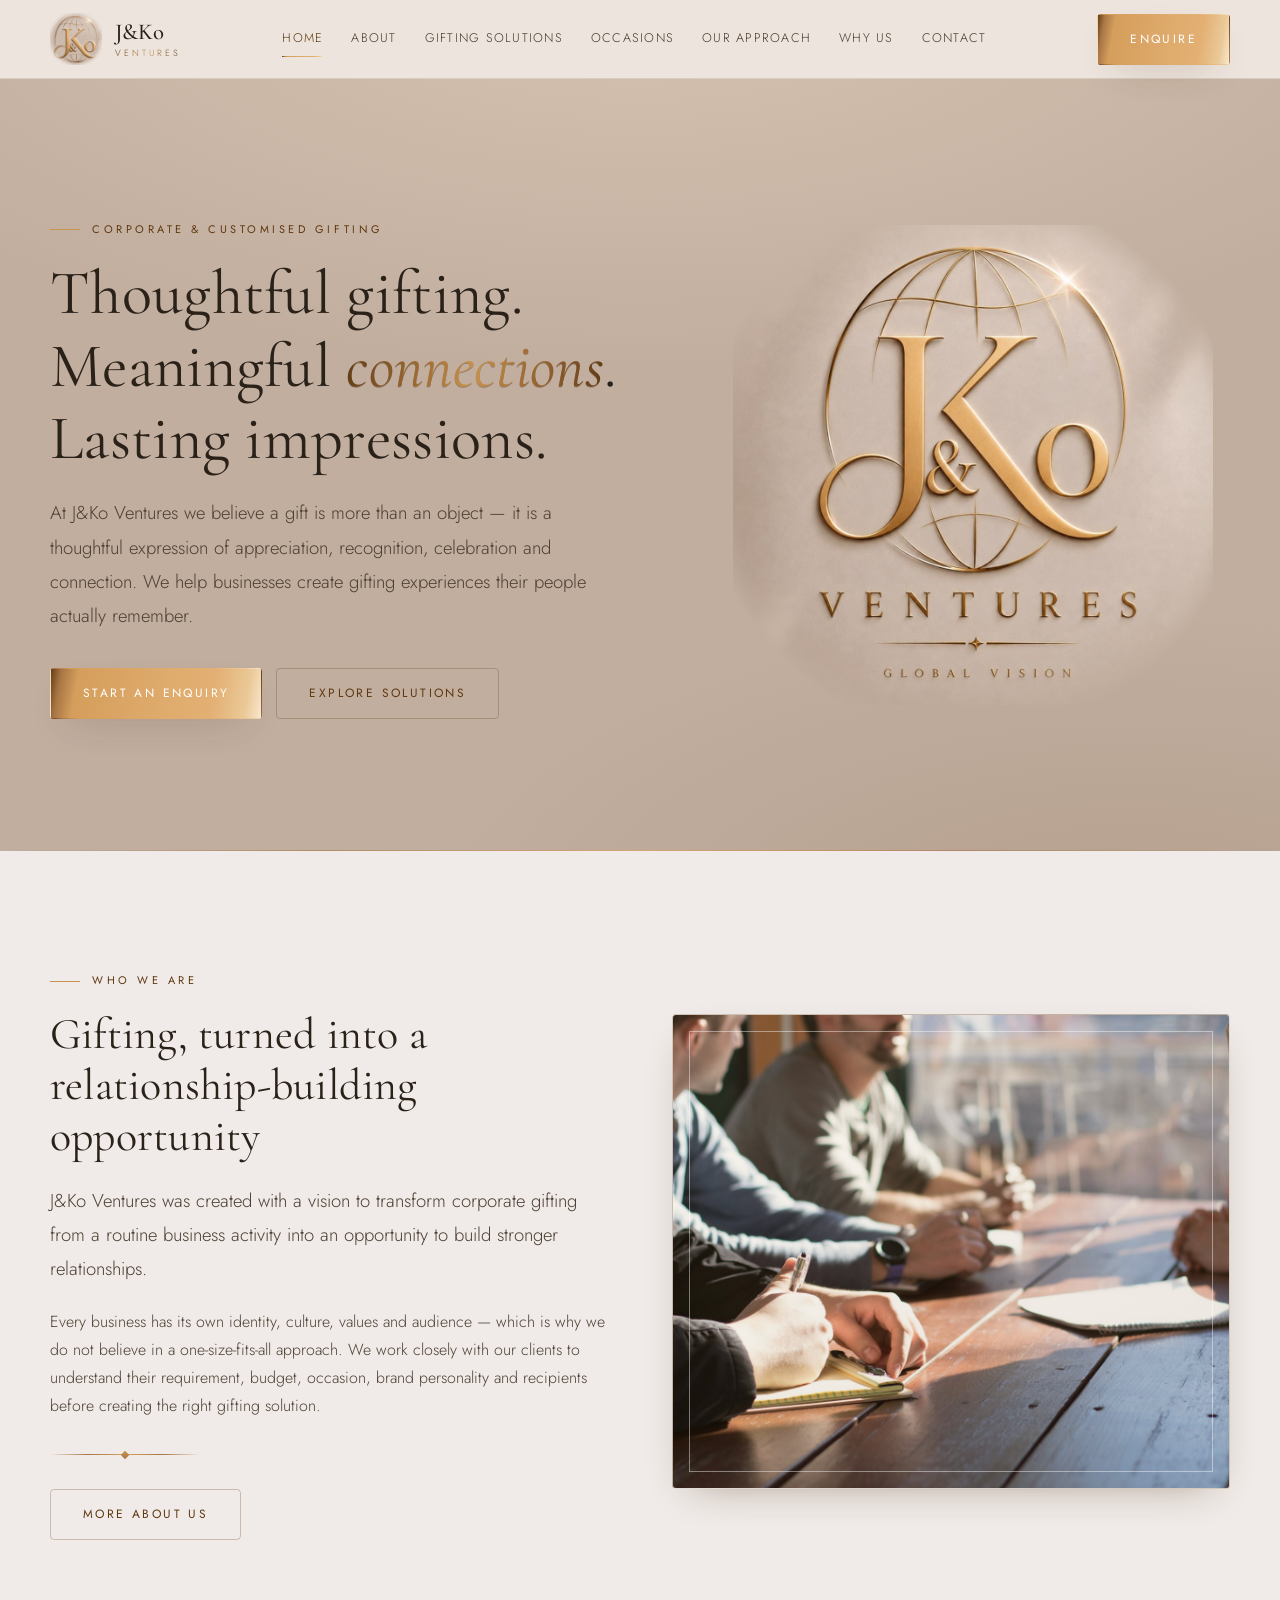
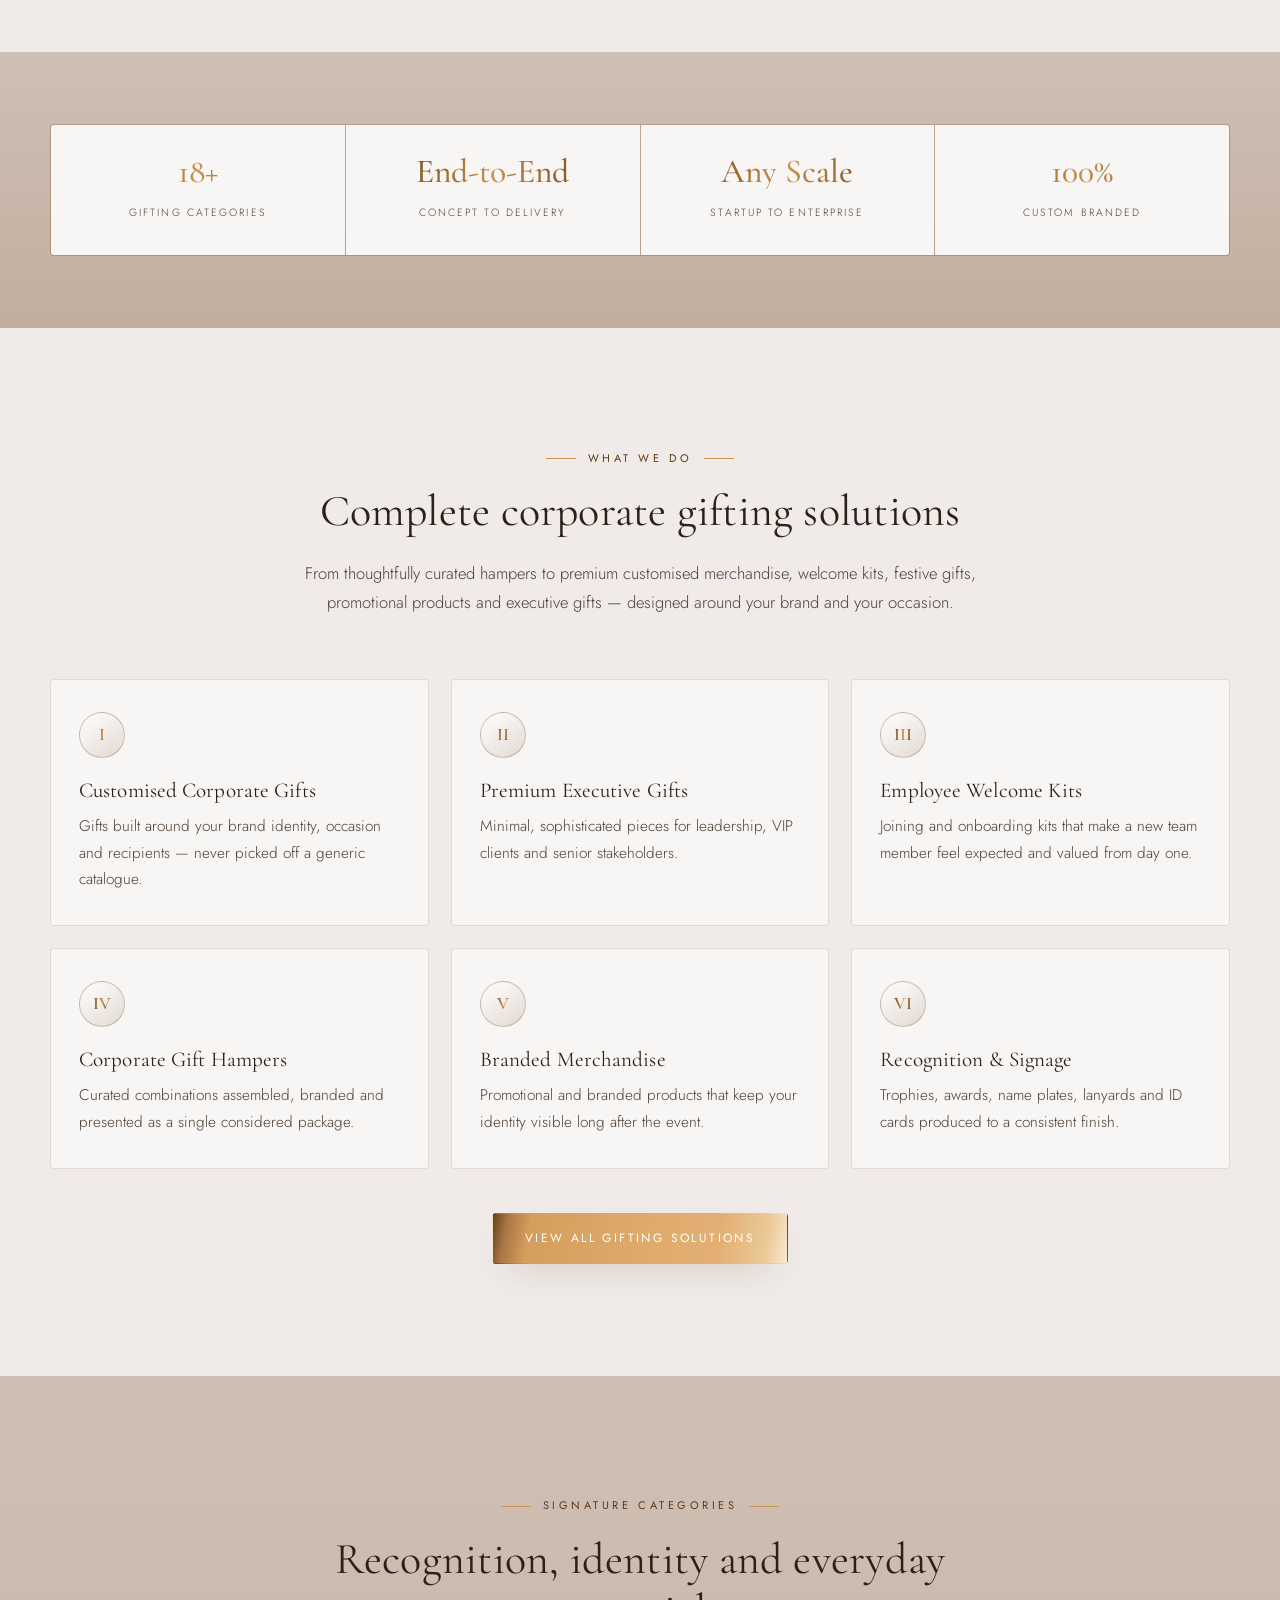
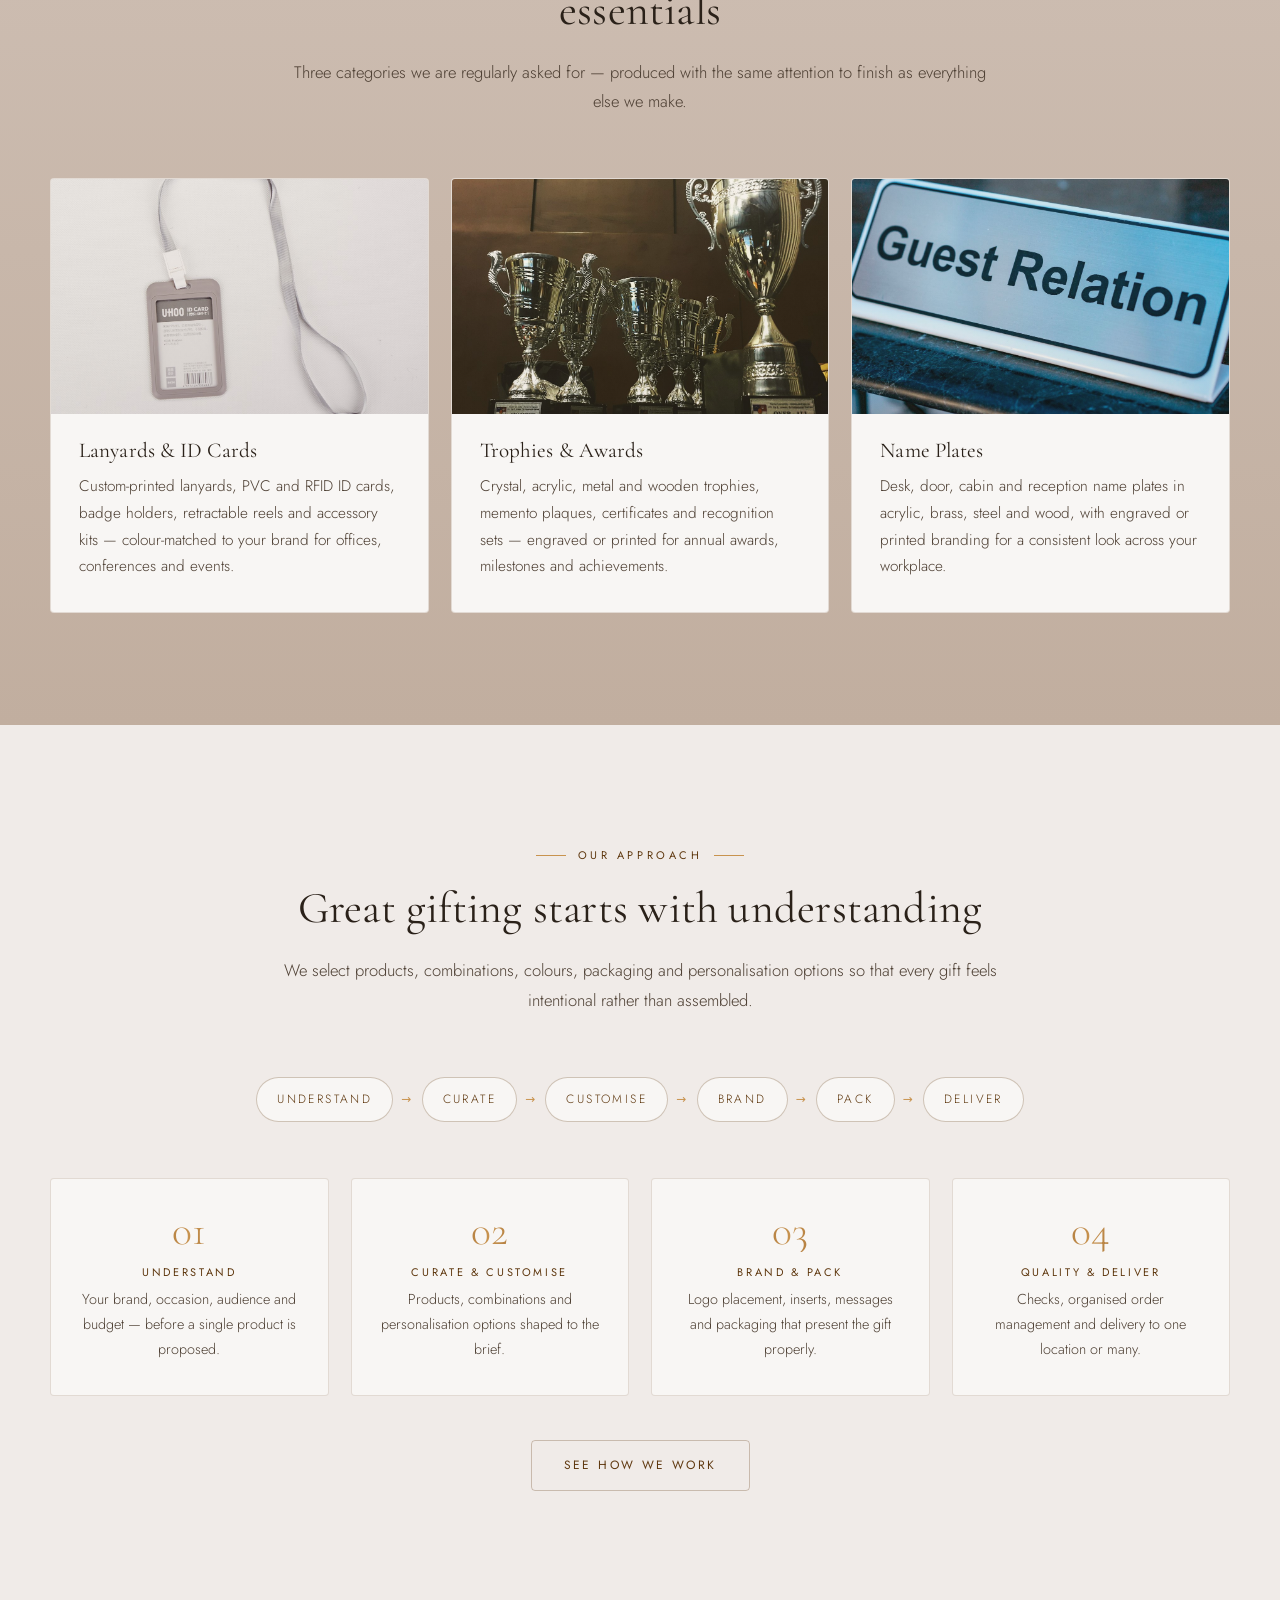
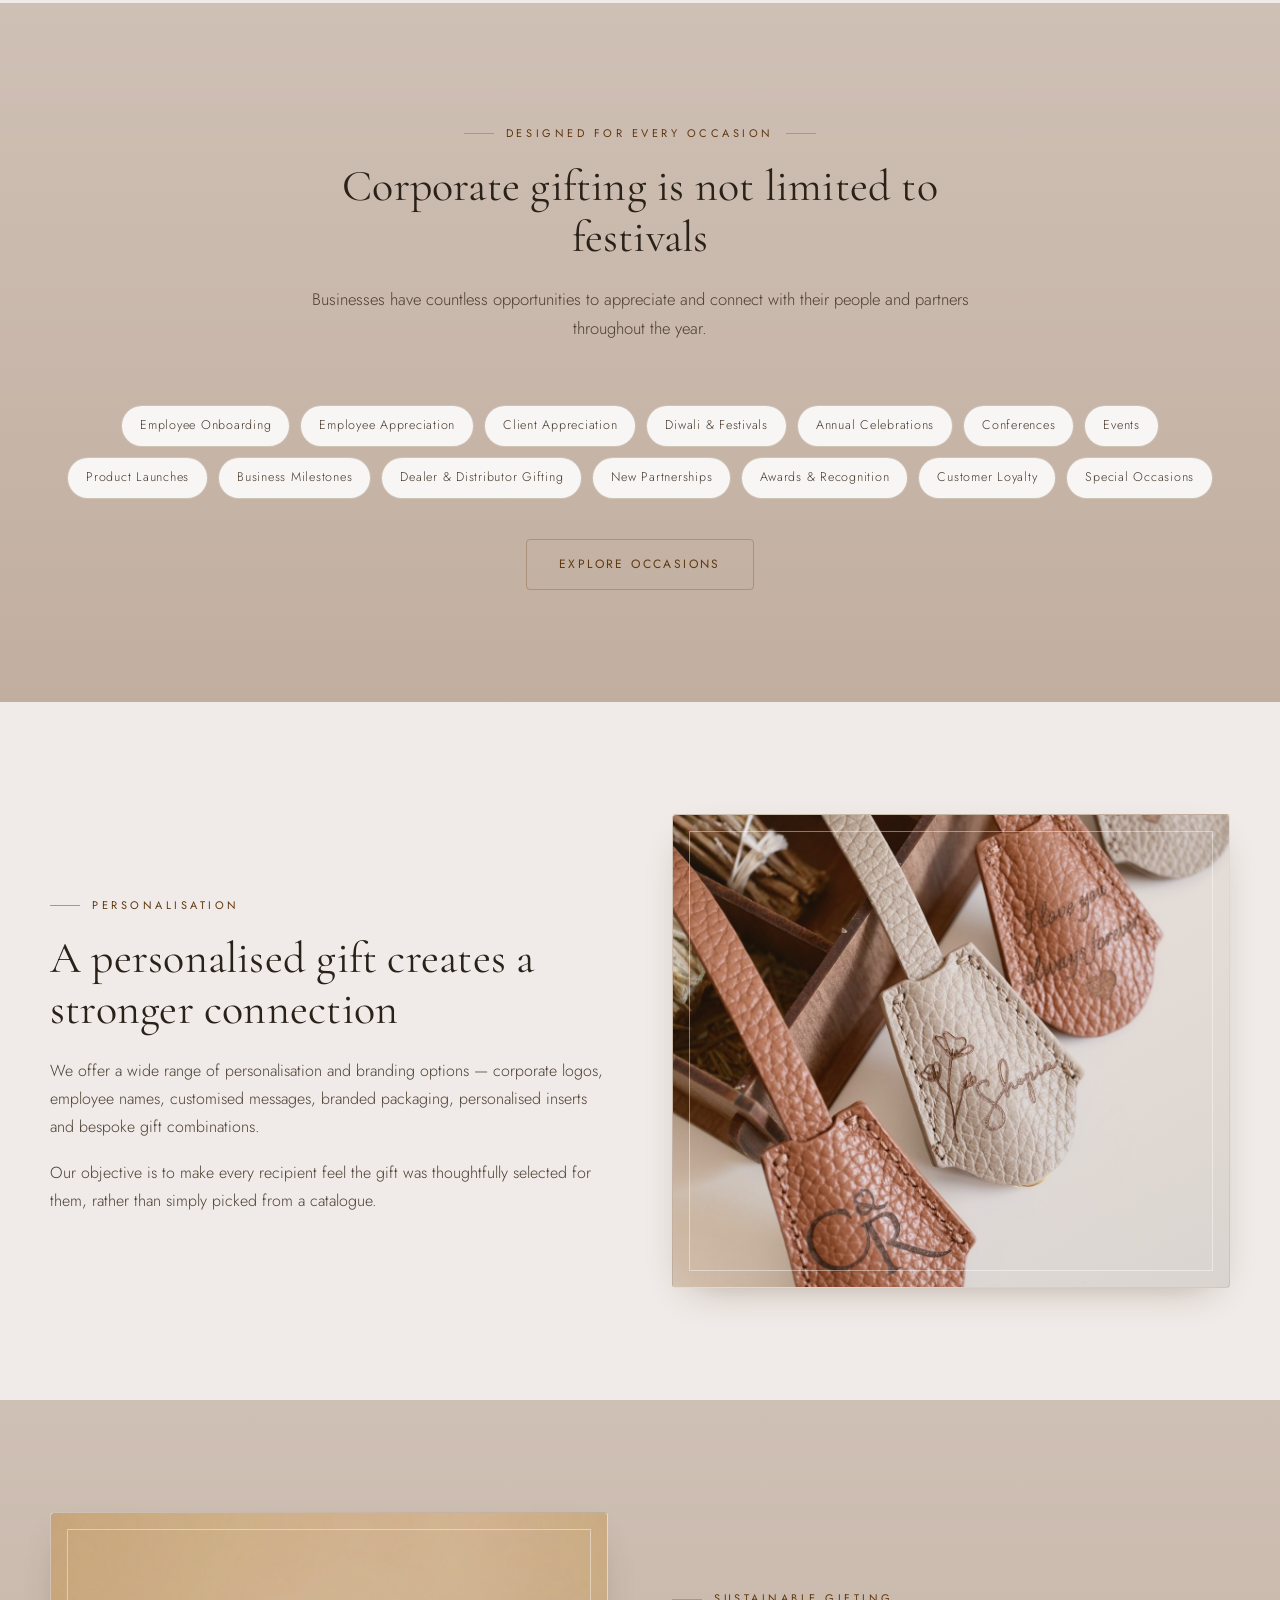
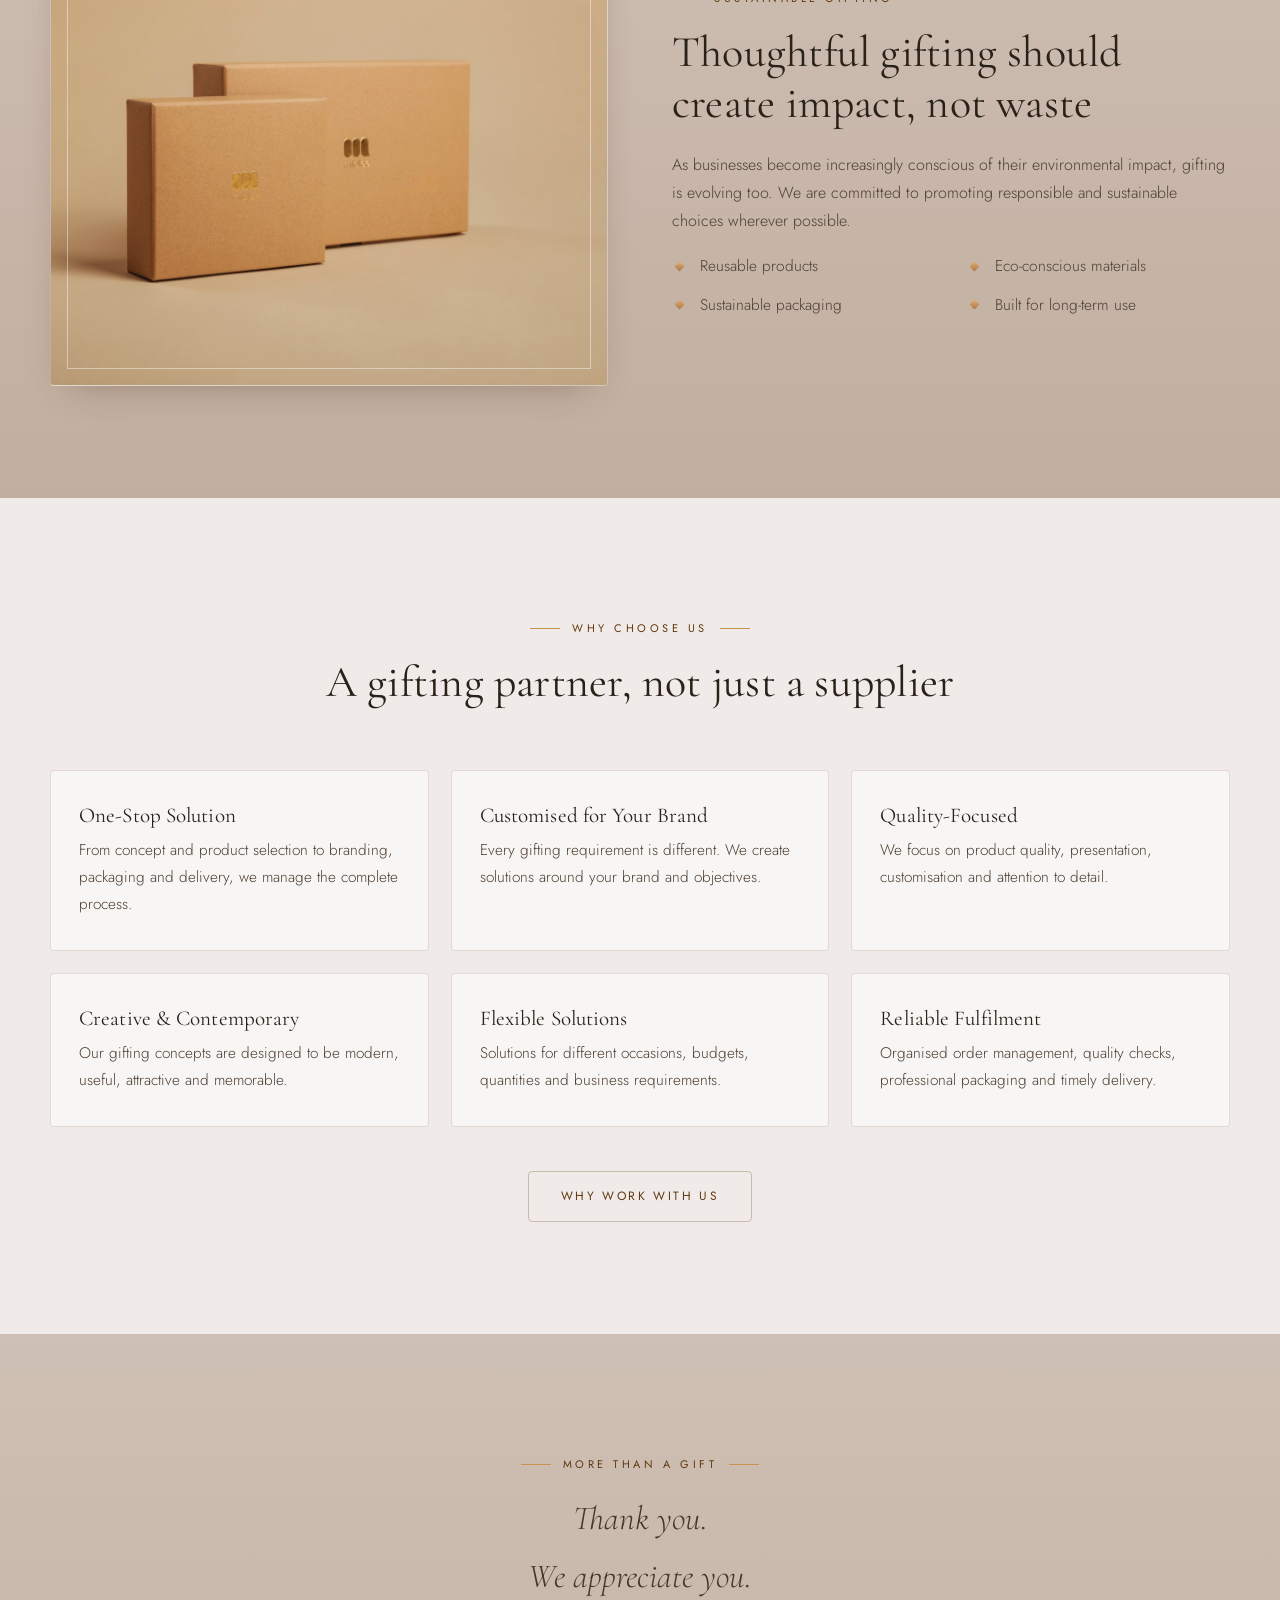
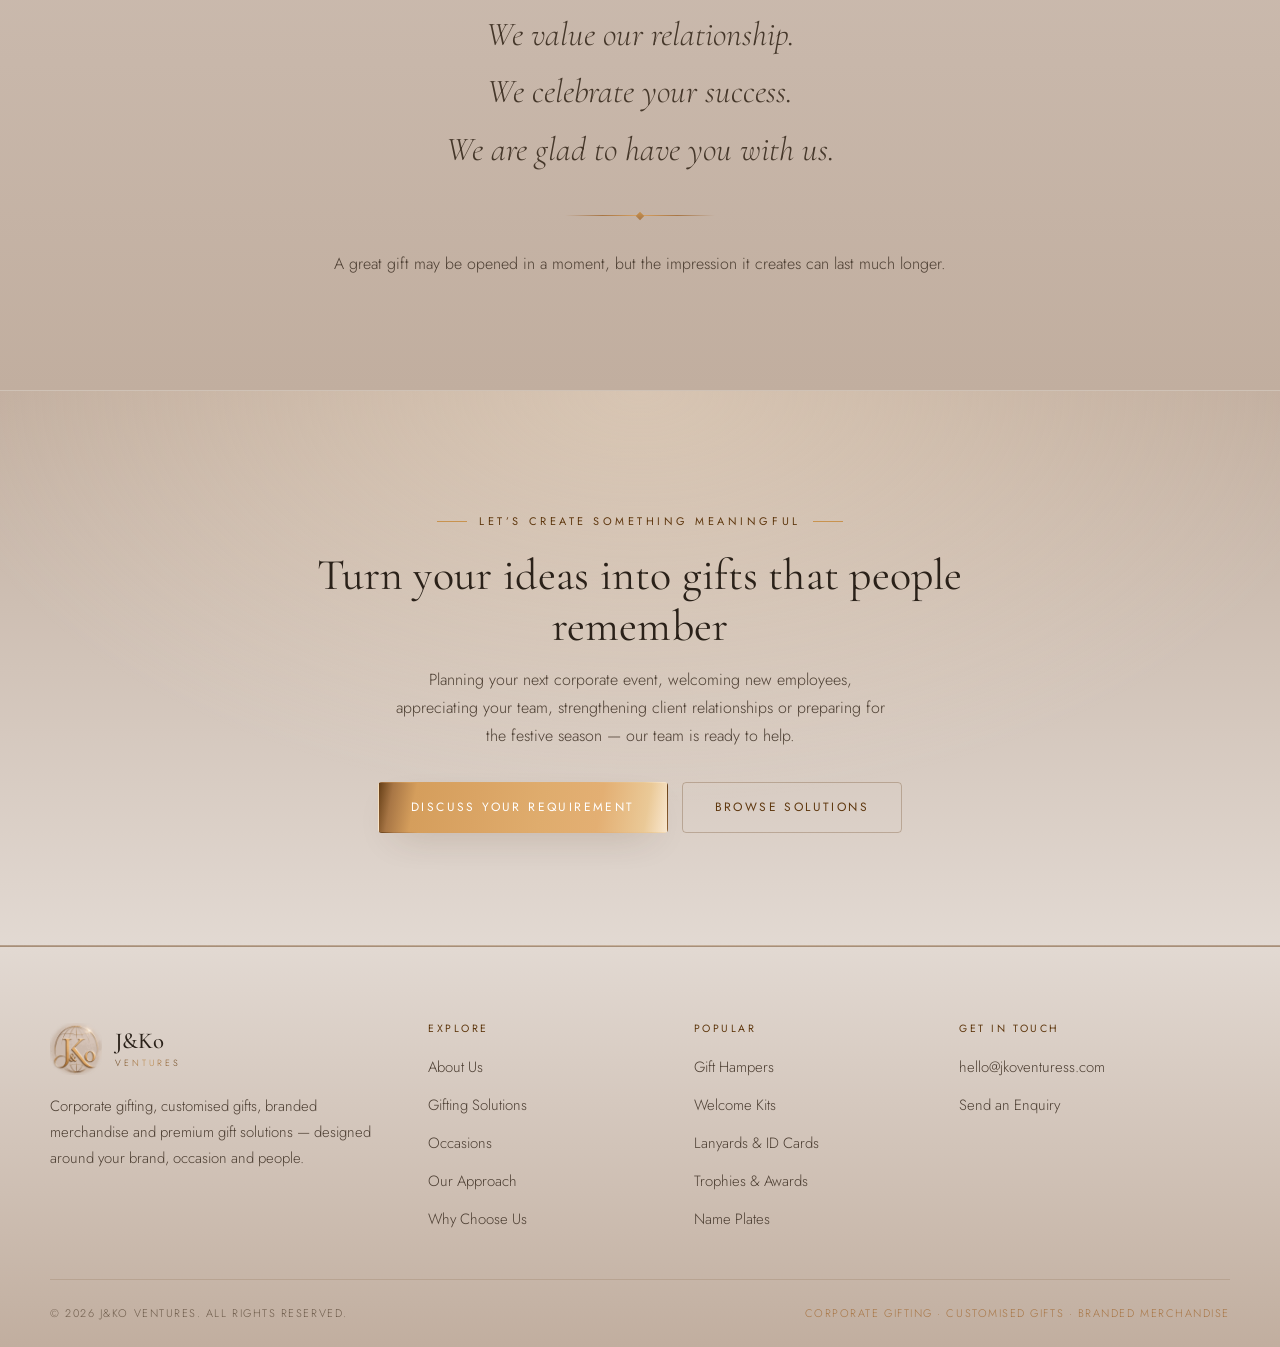
==== commit f15c54c8: "Set base to #c1ae9f and rebuild the gold from the finish reference Ground is now the specified #c1ae" ====
--- a/index.html
+++ b/index.html
@@ -8,7 +8,7 @@
 <link rel="icon" href="assets/img/favicon.ico" sizes="any" />
 <link rel="icon" type="image/png" sizes="32x32" href="assets/img/favicon-32.png" />
 <link rel="apple-touch-icon" href="assets/img/apple-touch-icon.png" />
-<meta name="theme-color" content="#c5b2a4" />
+<meta name="theme-color" content="#c1ae9f" />
 <link rel="preconnect" href="https://fonts.googleapis.com" />
 <link rel="preconnect" href="https://fonts.gstatic.com" crossorigin />
 <link href="https://fonts.googleapis.com/css2?family=Cormorant+Garamond:wght@300;400;500;600&family=Jost:wght@200;300;400;500&display=swap" rel="stylesheet" />
--- a/assets/css/style.css
+++ b/assets/css/style.css
@@ -3,59 +3,64 @@
    Base: warm white | Accents: gold + bronze
    ========================================================================== */
 
-/* Palette sampled directly from the brand logo artwork:
-   ground #c5b2a4, gold ramp #784817 -> #dda25e -> #f8dbb1. */
+/* Palette taken from the brand assets:
+   ground #c1ae9f, and the gold bevel sampled from the supplied finish strip -
+   dark edge #663f17, face #daa464, bright edge #eac997, glint #f9e7cf. */
 
 :root {
-  /* surfaces — the logo ground and lighter tints of the same hue */
-  --base:        #c5b2a4;   /* exact logo background */
-  --base-soft:   #cdbcaf;
-  --surface:     #e4dad1;
-  --surface-hi:  #f1eae4;
-  --white:       #faf6f2;
+  /* surfaces - the brand ground and lighter tints on the same hue (26.5deg) */
+  --base:        #c1ae9f;
+  --base-soft:   #cfc0b5;
+  --surface:     #e2d9d2;
+  --surface-hi:  #f0ebe8;
+  --white:       #f8f6f4;
 
   /* legacy aliases, kept so existing rules keep resolving */
   --ivory:       var(--base);
   --champagne:   var(--surface);
   --sand:        var(--base-soft);
 
-  /* metals — every stop lifted from the artwork */
-  --gold-deep:   #784817;
-  --gold-shadow: #a0712b;
-  --gold:        #c08a3d;
-  --gold-mid:    #dda25e;
-  --gold-light:  #e7bc87;
-  --gold-hi:     #f8dbb1;
-  --gold-pale:   #f0dcc0;
-  --bronze:      #a0712b;
-  --bronze-deep: #8a551d;
-  --bronze-dark: #784817;
+  /* gold, straight off the reference strip */
+  --gold-deep:   #663f17;
+  --gold-shadow: #a87645;
+  --gold:        #c8934f;
+  --gold-mid:    #daa464;
+  --gold-light:  #e3af73;
+  --gold-hi:     #eac997;
+  --gold-glint:  #f9e7cf;
+  --gold-pale:   #f2e2cb;
+  --bronze:      #a87645;
+  --bronze-deep: #5f380f;   /* links + eyebrows, 4.77:1 on the ground */
+  --bronze-dark: #663f17;
 
   /* type */
   --ink:         #2a2119;
   --ink-soft:    #45372a;
-  --muted:       #5d4d3f;
-  --muted-light: #7a6857;
+  --muted:       #4d3f33;   /* body copy, 4.74:1 on the ground */
+  --muted-light: #6d5b4a;
 
   /* lines + shadow */
-  --line:        rgba(120, 72, 23, .26);
-  --line-soft:   rgba(120, 72, 23, .14);
-  --shadow-sm:   0 2px 10px -4px rgba(74, 44, 14, .22);
-  --shadow-md:   0 14px 38px -20px rgba(74, 44, 14, .42);
-  --shadow-lg:   0 30px 70px -34px rgba(74, 44, 14, .5);
-
-  /* the logo's bevelled metal, as a gradient: dark edge -> face -> highlight */
+  --line:        rgba(102, 63, 23, .28);
+  --line-soft:   rgba(102, 63, 23, .15);
+  --shadow-sm:   0 2px 10px -4px rgba(70, 42, 14, .24);
+  --shadow-md:   0 14px 38px -20px rgba(70, 42, 14, .44);
+  --shadow-lg:   0 30px 70px -34px rgba(70, 42, 14, .52);
+
+  /* The bevel as it runs across the reference strip: a hard dark edge, a broad
+     face, then a bright lip and glint. Used for fills. */
   --metal: linear-gradient(100deg,
-            #784817 0%, #a0712b 13%, #c98f3c 26%,
-            #dda25e 38%, #f8dbb1 50%, #e7bc87 60%,
-            #dda25e 72%, #a0712b 88%, #784817 100%);
-  --rule:  linear-gradient(90deg, transparent, var(--gold-mid), var(--gold-hi), var(--gold-mid), transparent);
-
-  /* Same metal, shifted darker. Flat gold text has none of the logo's bevel to
-     separate it from a mid-tone background, so text uses this ramp. */
+            #663f17 0%, #a87645 5%, #d59e5c 13%,
+            #daa464 34%, #dfac6d 56%, #e3af73 76%,
+            #eac997 92%, #f9e7cf 100%);
+
+  /* Same gold, weighted to the dark half. The face colour (#daa464) sits at
+     1.04:1 against the ground - invisible as text - so type uses this ramp and
+     a drop-shadow in place of the bevel that makes the logo readable. */
   --metal-text: linear-gradient(100deg,
-            #6b3f12 0%, #8a551d 16%, #b9812f 34%,
-            #e0ad6b 50%, #b9812f 66%, #8a551d 84%, #6b3f12 100%);
+            #5c3712 0%, #7d5225 14%, #a06c33 31%,
+            #c8934f 50%, #a06c33 69%, #7d5225 86%, #5c3712 100%);
+
+  --rule:  linear-gradient(90deg, transparent, var(--gold-shadow), var(--gold-mid), var(--gold-shadow), transparent);
 
   --serif:       "Cormorant Garamond", Georgia, "Times New Roman", serif;
   --sans:        "Jost", "Segoe UI", system-ui, -apple-system, sans-serif;
@@ -116,7 +121,7 @@
   background-clip: text;
   color: transparent;
   /* drop-shadow applies to the clipped glyphs, standing in for the logo's bevel */
-  filter: drop-shadow(0 1px 0 rgba(70, 40, 12, .28));
+  filter: drop-shadow(0 1px 0 rgba(60, 35, 10, .32));
 }
 
 ::selection { background: var(--gold-pale); color: var(--ink); }
@@ -205,7 +210,7 @@
 .btn-ghost:hover {
   border-color: var(--gold);
   color: var(--bronze-dark);
-  background: rgba(240, 220, 192, .45);
+  background: rgba(242, 226, 203, .5);
 }
 
 .btn-row { display: flex; flex-wrap: wrap; gap: 14px; }
@@ -330,8 +335,8 @@
   position: relative;
   padding-block: clamp(70px, 11vw, 132px);
   background:
-    radial-gradient(120% 86% at 50% -14%, rgba(248, 219, 177, .34) 0%, rgba(248, 219, 177, 0) 60%),
-    radial-gradient(90% 70% at 88% 112%, rgba(120, 72, 23, .12) 0%, rgba(120, 72, 23, 0) 62%),
+    radial-gradient(120% 86% at 50% -14%, rgba(249, 231, 207, .38) 0%, rgba(249, 231, 207, 0) 60%),
+    radial-gradient(90% 70% at 88% 112%, rgba(102, 63, 23, .13) 0%, rgba(102, 63, 23, 0) 62%),
     var(--base);
   overflow: hidden;
 }
@@ -373,9 +378,9 @@
   inset: 4%;
   border-radius: 50%;
   background: radial-gradient(circle at 50% 46%,
-                rgba(248, 219, 177, .55) 0%,
-                rgba(221, 162, 94, .22) 42%,
-                rgba(221, 162, 94, 0) 70%);
+                rgba(249, 231, 207, .6) 0%,
+                rgba(218, 164, 100, .24) 42%,
+                rgba(218, 164, 100, 0) 70%);
   filter: blur(6px);
   animation: logo-glow 6.5s ease-in-out infinite;
   z-index: -1;
@@ -427,7 +432,7 @@
   padding-block: clamp(56px, 8vw, 92px);
   text-align: center;
   background:
-    radial-gradient(110% 92% at 50% -20%, rgba(248, 219, 177, .32) 0%, rgba(248, 219, 177, 0) 58%),
+    radial-gradient(110% 92% at 50% -20%, rgba(249, 231, 207, .36) 0%, rgba(249, 231, 207, 0) 58%),
     linear-gradient(180deg, var(--base-soft) 0%, var(--base) 100%);
   border-bottom: 1px solid var(--line-soft);
 }
@@ -619,7 +624,7 @@
   position: absolute;
   inset: 0;
   z-index: 1;
-  background: linear-gradient(150deg, rgba(221, 162, 94, .10) 0%, rgba(120, 72, 23, .14) 100%);
+  background: linear-gradient(150deg, rgba(218, 164, 100, .10) 0%, rgba(102, 63, 23, .14) 100%);
   pointer-events: none;
 }
 
@@ -646,7 +651,7 @@
   content: "";
   position: absolute;
   inset: 0;
-  background: linear-gradient(160deg, rgba(221, 162, 94, .09), rgba(120, 72, 23, .12));
+  background: linear-gradient(160deg, rgba(218, 164, 100, .09), rgba(102, 63, 23, .13));
   pointer-events: none;
 }
 .card:hover .card-media img { transform: scale(1.045); }
@@ -739,7 +744,7 @@
   position: relative;
   text-align: center;
   background:
-    radial-gradient(90% 120% at 50% 0%, rgba(248, 219, 177, .36) 0%, rgba(248, 219, 177, 0) 62%),
+    radial-gradient(90% 120% at 50% 0%, rgba(249, 231, 207, .40) 0%, rgba(249, 231, 207, 0) 62%),
     linear-gradient(180deg, var(--base) 0%, var(--surface) 100%);
   border-top: 1px solid var(--line-soft);
   border-bottom: 1px solid var(--line-soft);
@@ -775,7 +780,7 @@
 .field input:focus, .field select:focus, .field textarea:focus {
   outline: none;
   border-color: var(--gold);
-  box-shadow: 0 0 0 3px rgba(221, 162, 94, .32);
+  box-shadow: 0 0 0 3px rgba(218, 164, 100, .36);
 }
 .field input::placeholder, .field textarea::placeholder { color: var(--muted-light); }
 
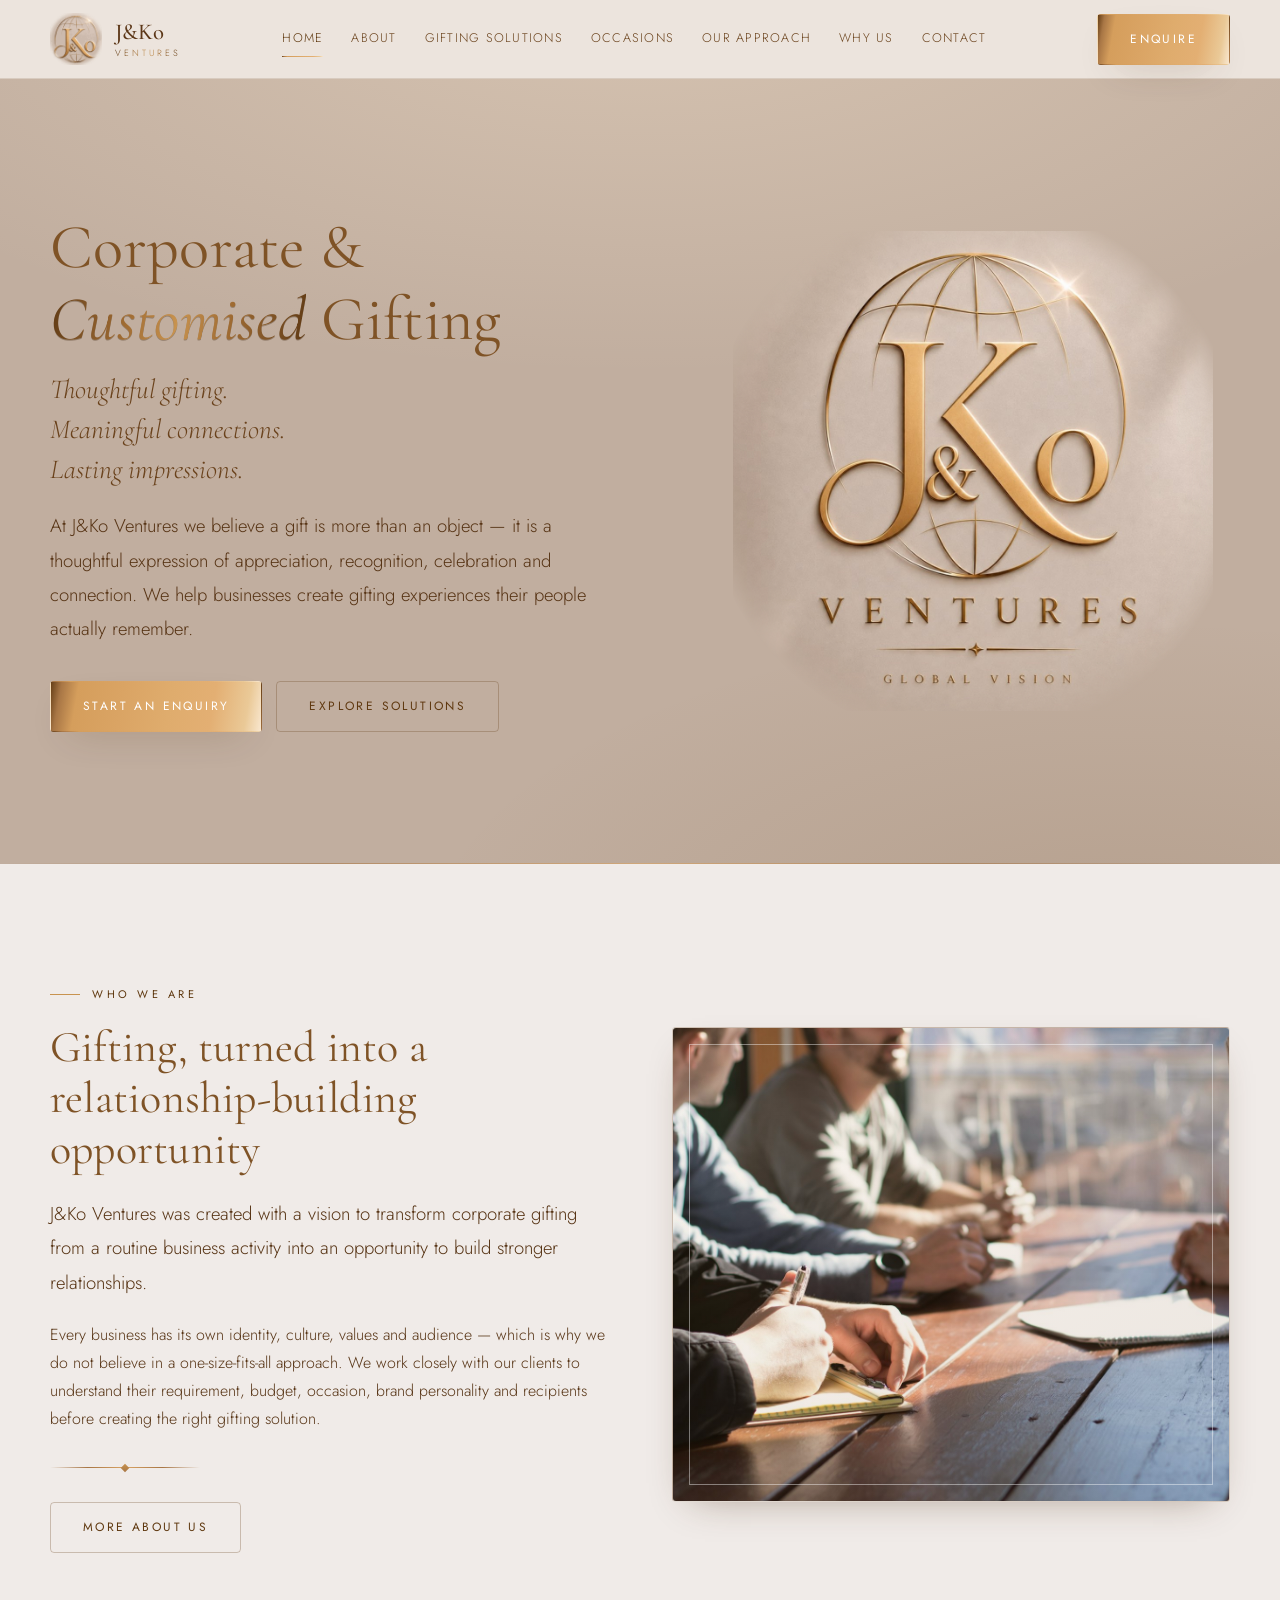
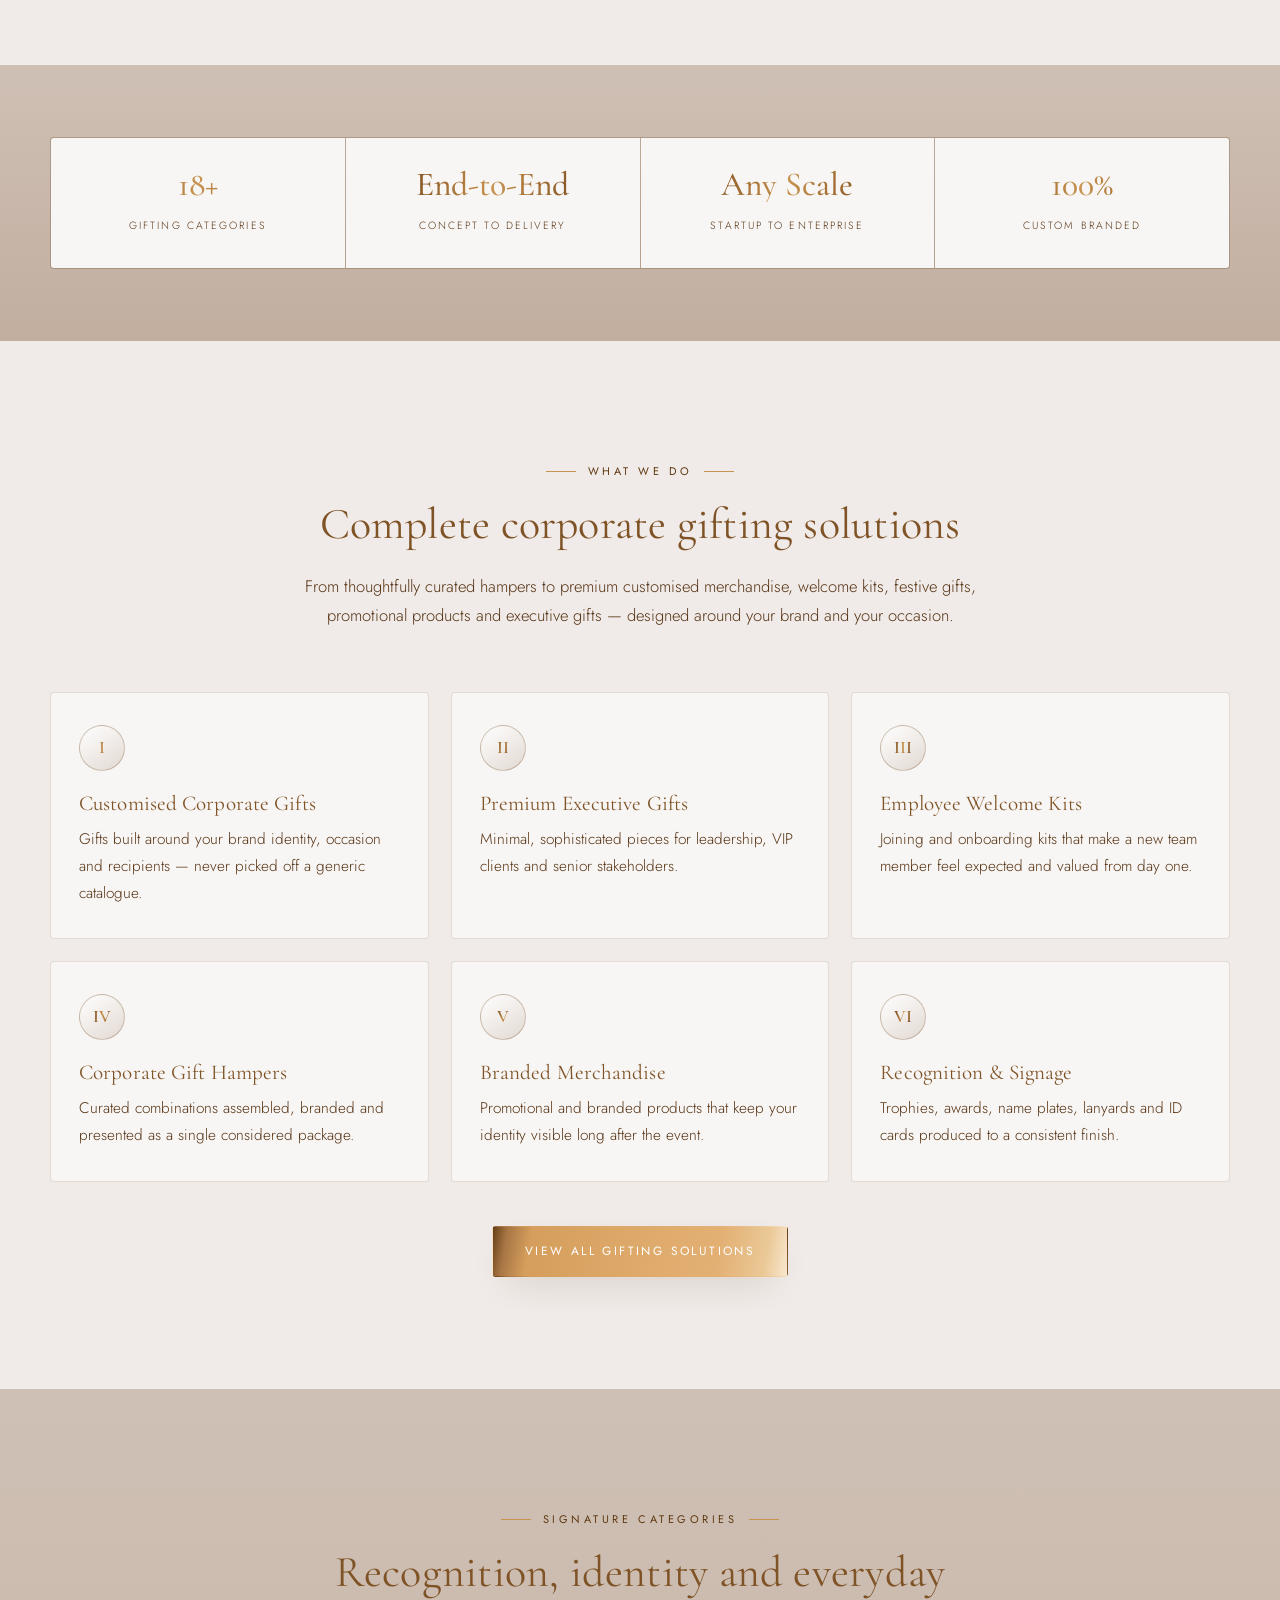
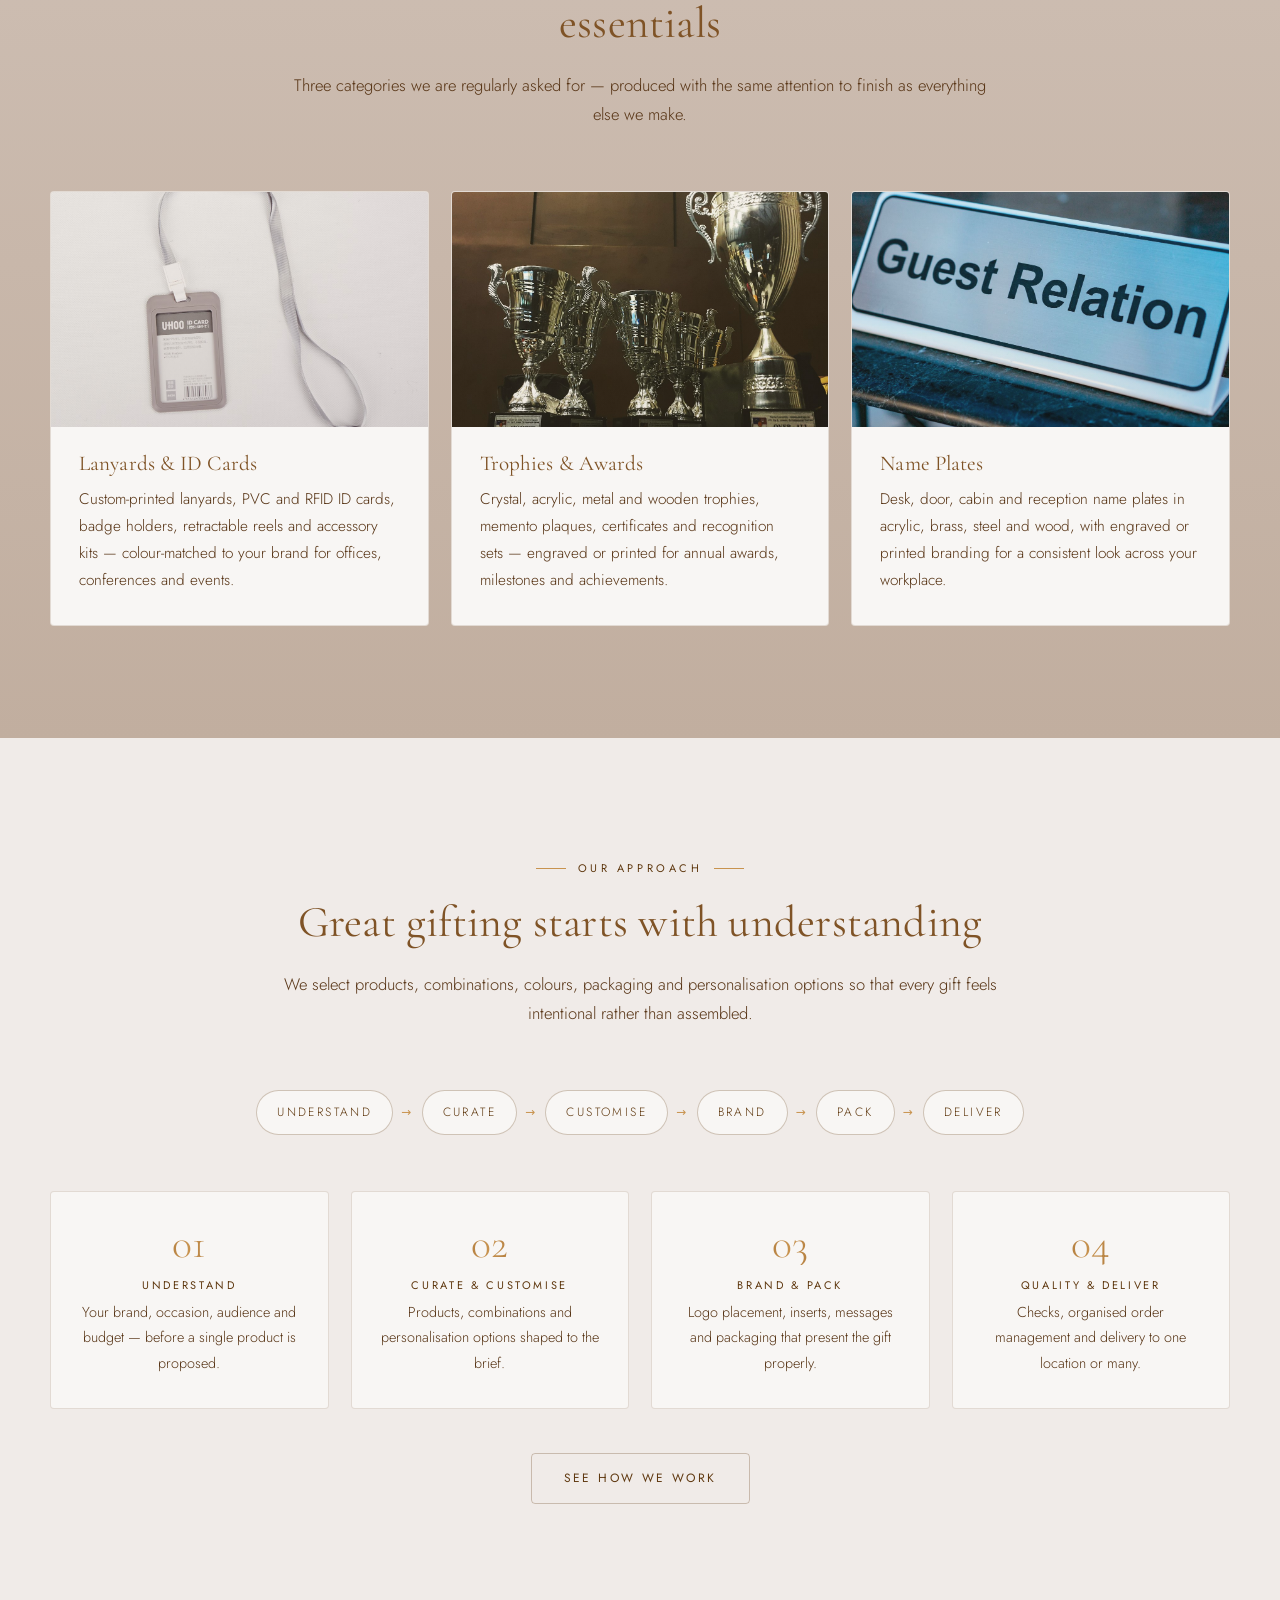
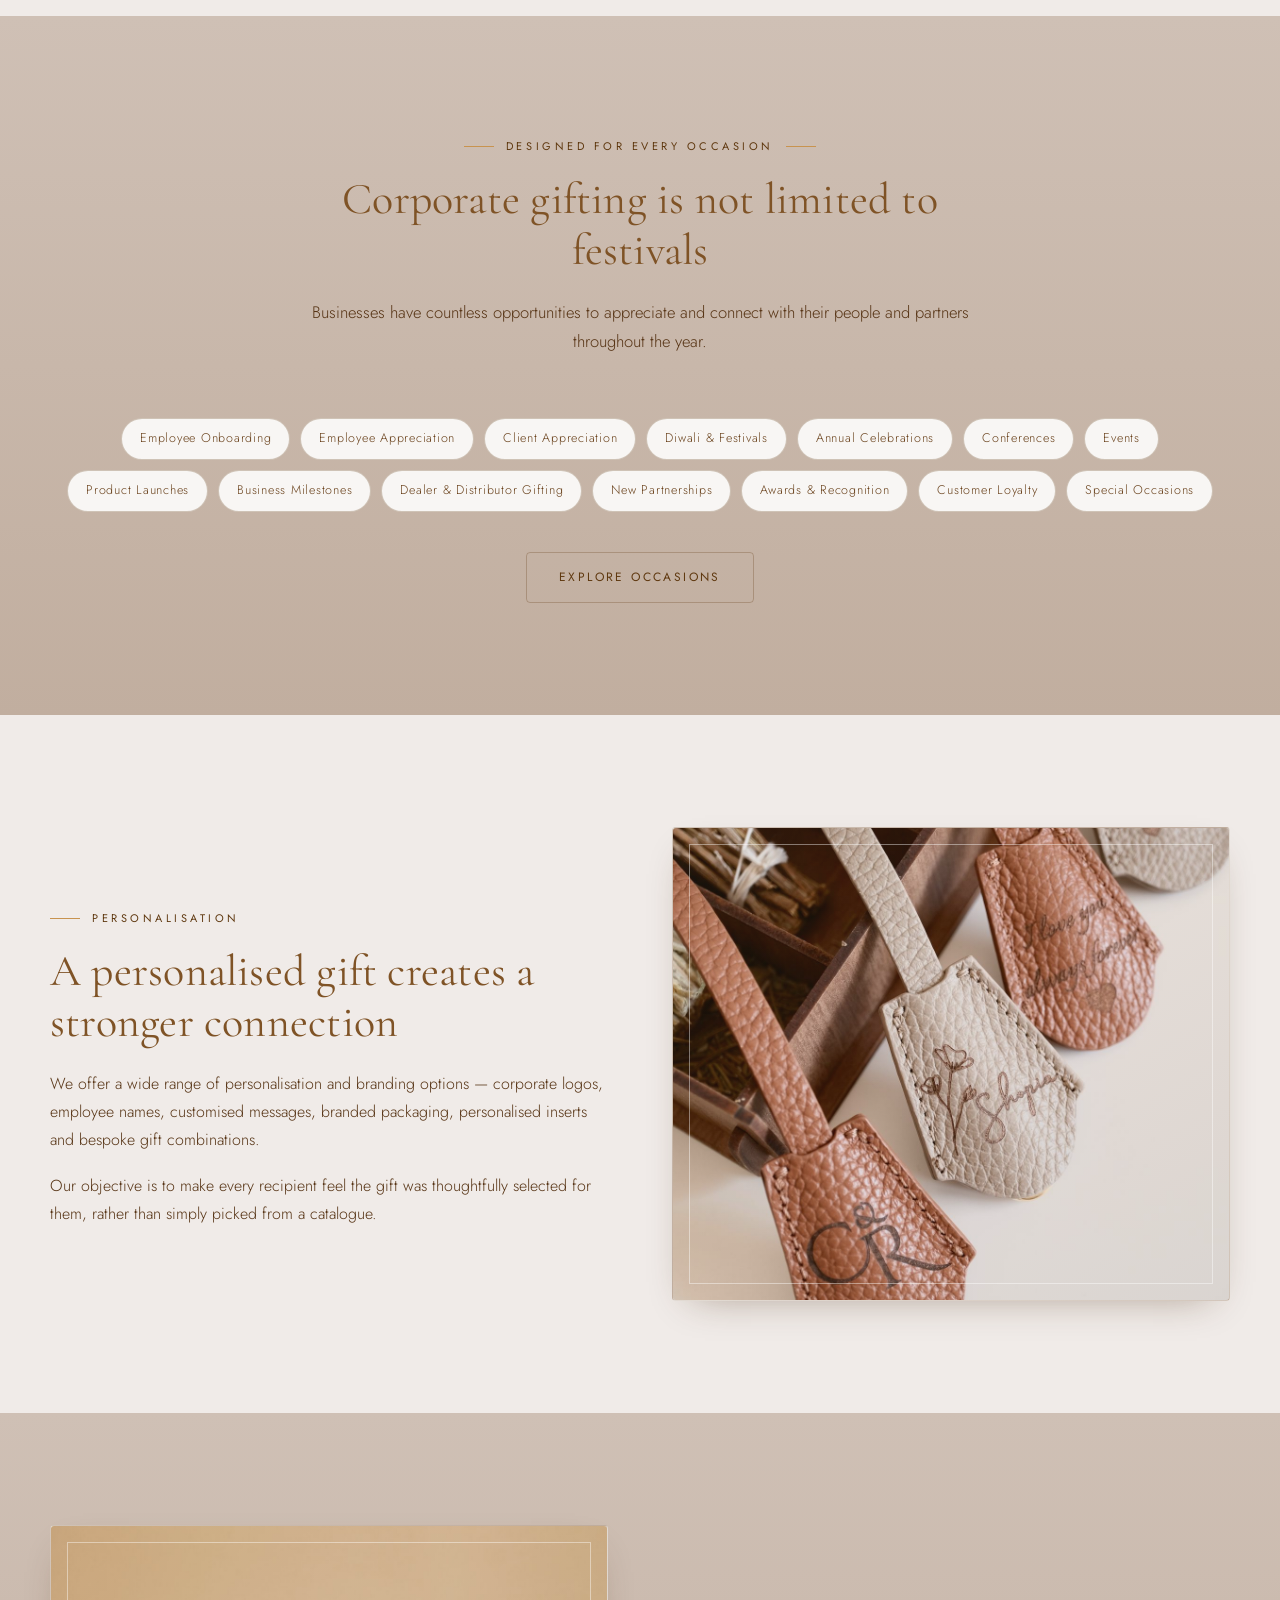
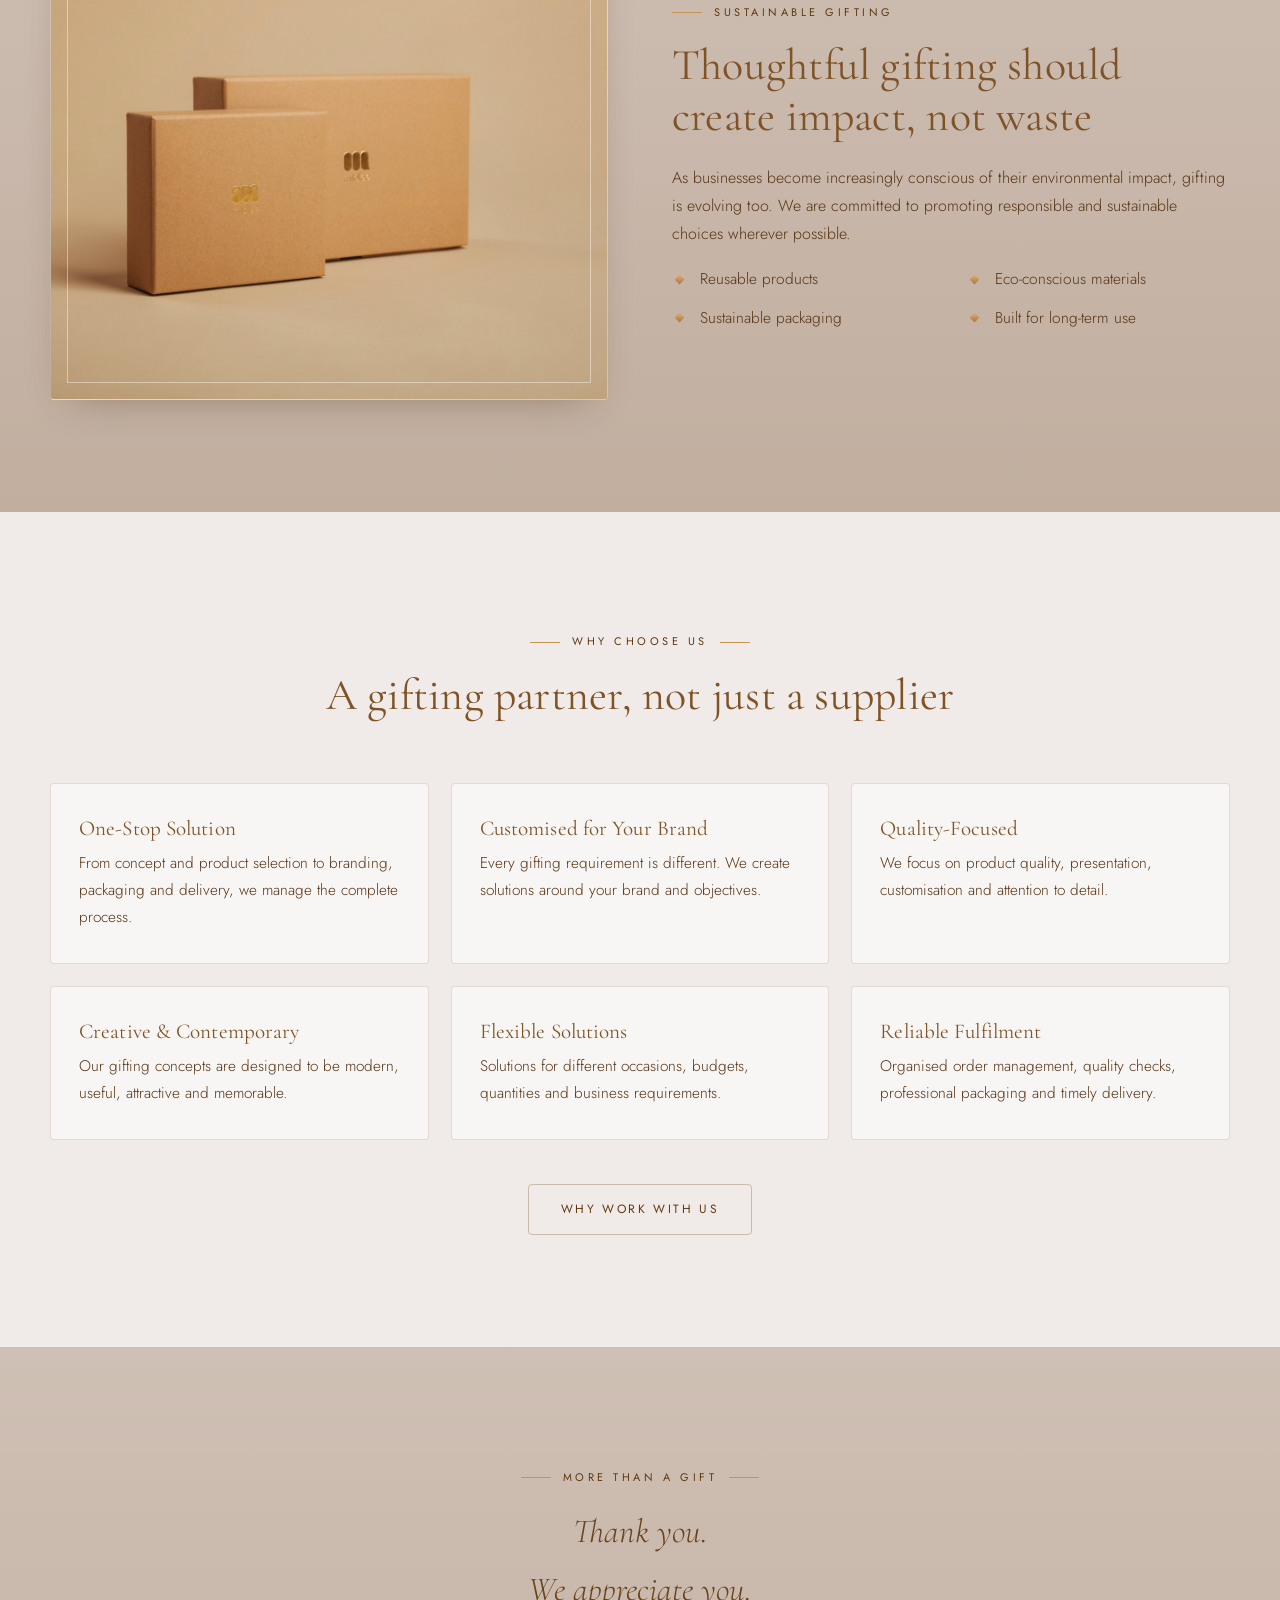
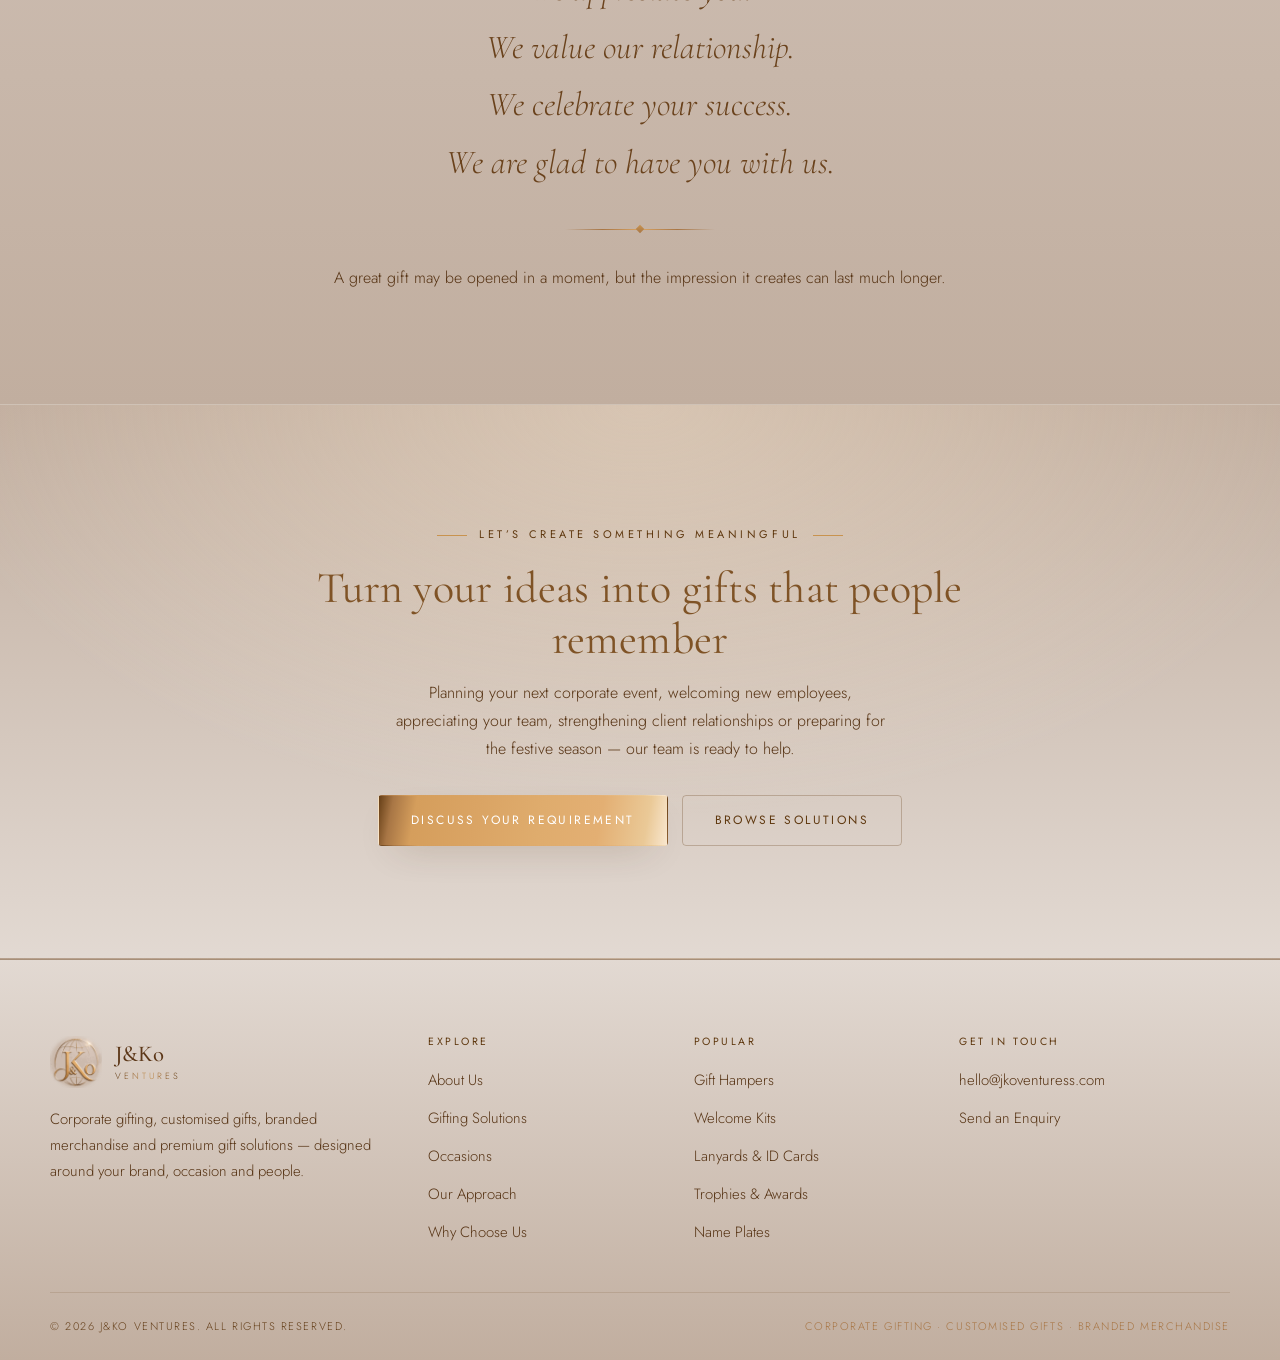
==== commit e50943d7: "Switch text to dark brown and invert the hero heading hierarchy Text - No black anywhere. Headings u" ====
--- a/index.html
+++ b/index.html
@@ -12,7 +12,7 @@
 <link rel="preconnect" href="https://fonts.googleapis.com" />
 <link rel="preconnect" href="https://fonts.gstatic.com" crossorigin />
 <link href="https://fonts.googleapis.com/css2?family=Cormorant+Garamond:wght@300;400;500;600&family=Jost:wght@200;300;400;500&display=swap" rel="stylesheet" />
-<link rel="stylesheet" href="assets/css/style.css" />
+<link rel="stylesheet" href="assets/css/style.css?v=20261007" />
 </head>
 <body>
 
@@ -20,7 +20,7 @@
   <div class="wrap header-inner">
     <a class="brand" href="index.html" aria-label="J&amp;Ko Ventures — home">
       <span class="brand-mark">
-          <img src="assets/img/logo-mark.png" alt="" width="224" height="224" />
+          <img src="assets/img/logo-mark.png" alt="" width="52" height="52" />
         </span>
         <span class="brand-text">
           <span class="brand-name">J&amp;Ko</span>
@@ -50,8 +50,10 @@
   <section class="hero">
     <div class="wrap hero-grid">
       <div>
-        <span class="eyebrow">Corporate &amp; Customised Gifting</span>
-        <h1>Thoughtful gifting.<br />Meaningful <em class="metal">connections</em>.<br />Lasting impressions.</h1>
+        <h1>Corporate &amp;<br /><em class="metal">Customised</em> Gifting</h1>
+        <p class="hero-sub">
+          Thoughtful gifting. Meaningful connections. Lasting impressions.
+        </p>
         <p class="lede">
           At J&amp;Ko Ventures we believe a gift is more than an object — it is a thoughtful
           expression of appreciation, recognition, celebration and connection. We help
@@ -419,7 +421,7 @@
     <div class="footer-brand">
       <a class="brand" href="index.html">
         <span class="brand-mark">
-          <img src="assets/img/logo-mark.png" alt="" width="224" height="224" />
+          <img src="assets/img/logo-mark.png" alt="" width="52" height="52" />
         </span>
         <span class="brand-text">
           <span class="brand-name">J&amp;Ko</span>
@@ -469,6 +471,6 @@
   </div>
 </footer>
 
-<script src="assets/js/main.js"></script>
+<script src="assets/js/main.js?v=20261007"></script>
 </body>
 </html>
--- a/assets/css/style.css
+++ b/assets/css/style.css
@@ -33,11 +33,15 @@
   --bronze-deep: #5f380f;   /* links + eyebrows, 4.77:1 on the ground */
   --bronze-dark: #663f17;
 
-  /* type */
-  --ink:         #2a2119;
-  --ink-soft:    #45372a;
-  --muted:       #4d3f33;   /* body copy, 4.74:1 on the ground */
-  --muted-light: #6d5b4a;
+  /* type - dark brown throughout, no black anywhere.
+     #7f5326 is the brand brown; it reads 3.10:1 on the ground, which carries
+     display-size headings but not body copy, so the smaller the text the
+     darker the brown. */
+  --brand-brown: #7f5326;   /* headings */
+  --ink:         #5c3718;   /* default text, 4.93:1 on the ground */
+  --ink-soft:    #6a421c;
+  --muted:       #573415;   /* body copy, 5.15:1 on the ground */
+  --muted-light: #66401b;
 
   /* lines + shadow */
   --line:        rgba(102, 63, 23, .28);
@@ -98,7 +102,7 @@
   line-height: 1.16;
   letter-spacing: .005em;
   margin: 0 0 .5em;
-  color: var(--ink);
+  color: var(--brand-brown);
 }
 
 h1 { font-size: clamp(2.3rem, 5.6vw, 3.9rem); }
@@ -354,7 +358,19 @@
   gap: clamp(36px, 5vw, 72px);
   align-items: center;
 }
-.hero h1 { margin-bottom: 22px; }
+.hero h1 { margin-bottom: 14px; }
+
+/* the former headline, now a sub-heading beneath it */
+.hero-sub {
+  font-family: var(--serif);
+  font-size: clamp(1.2rem, 2.5vw, 1.72rem);
+  font-style: italic;
+  font-weight: 300;
+  line-height: 1.45;
+  color: var(--ink-soft);
+  max-width: 24ch;
+  margin: 0 0 20px;
+}
 .hero .lede { max-width: 52ch; }
 .hero .btn-row { margin-top: 34px; }
 
@@ -887,7 +903,7 @@
 
 @media (max-width: 1024px) {
   .hero-grid { grid-template-columns: 1fr; text-align: center; }
-  .hero .lede { margin-inline: auto; }
+  .hero .lede, .hero-sub { margin-inline: auto; }
   .hero .btn-row { justify-content: center; }
   .hero .eyebrow { justify-content: center; }
   .hero-logo { order: -1; width: min(340px, 80%); }
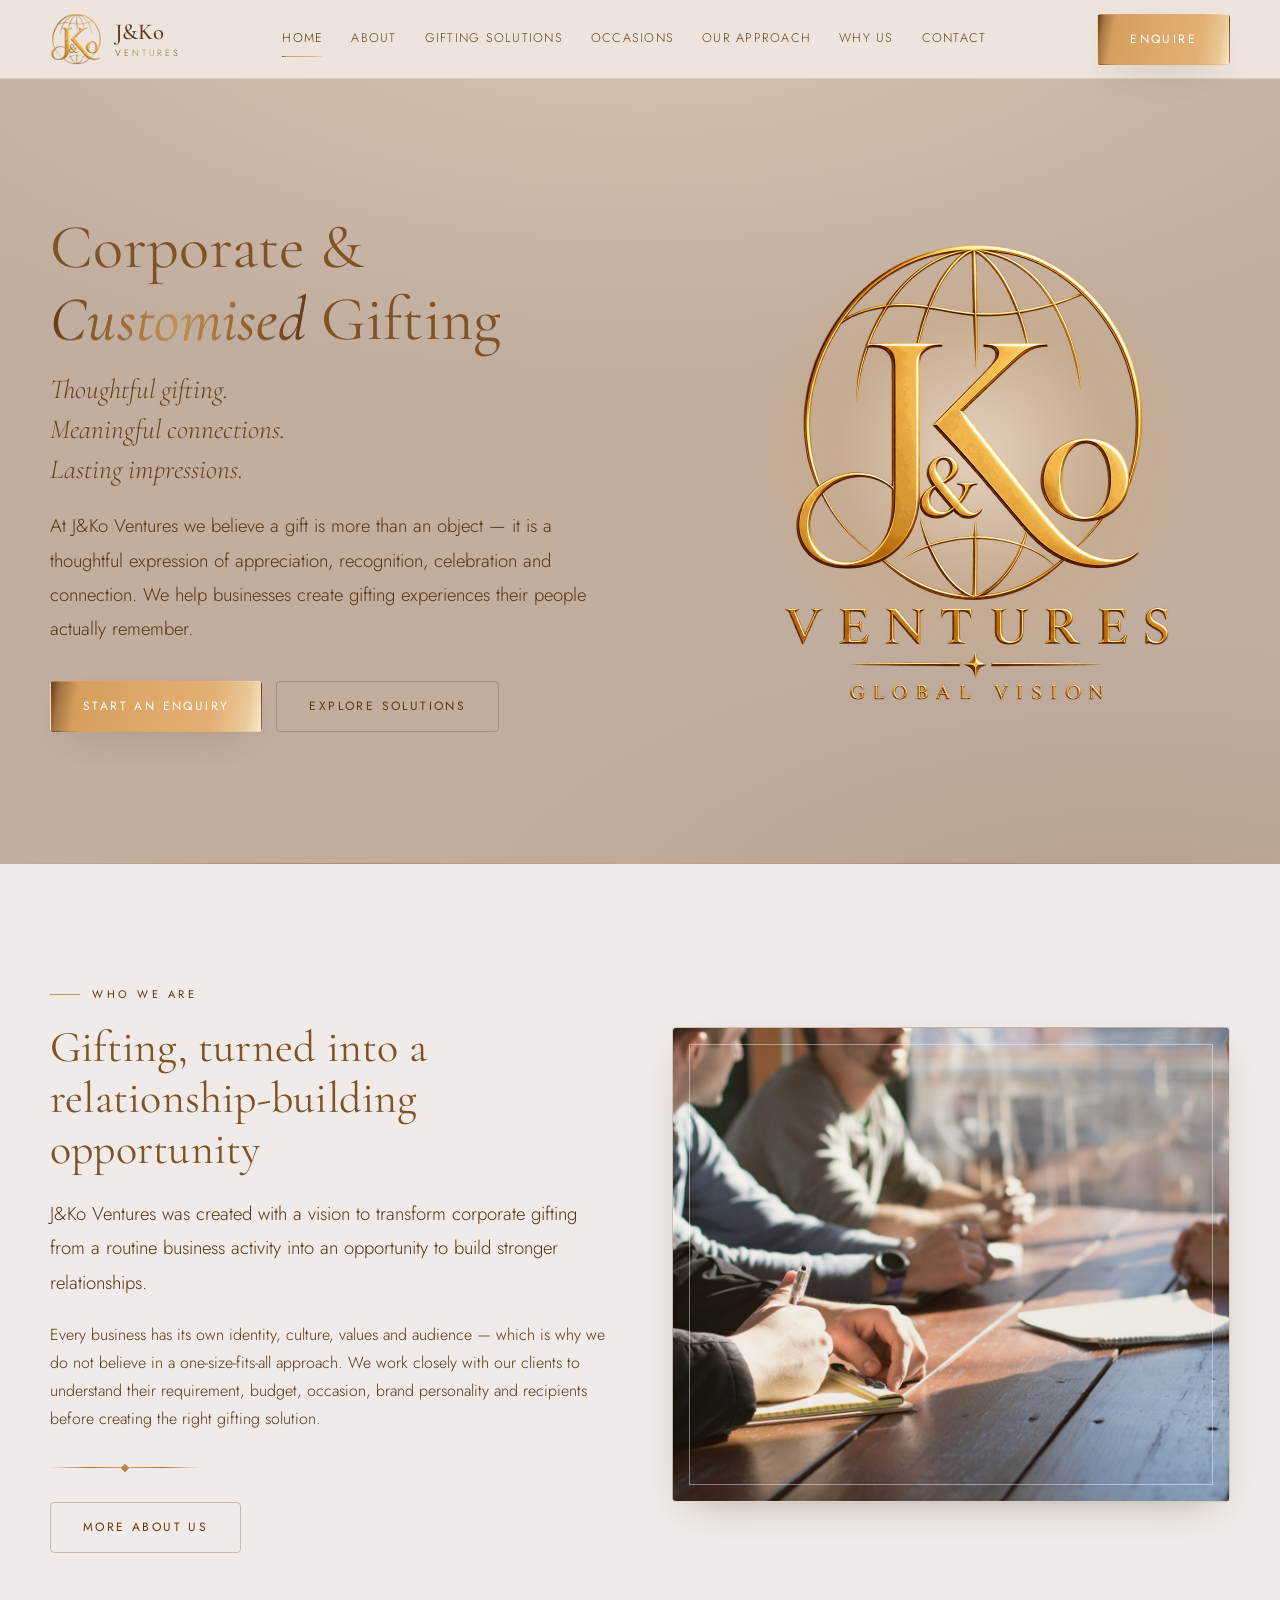
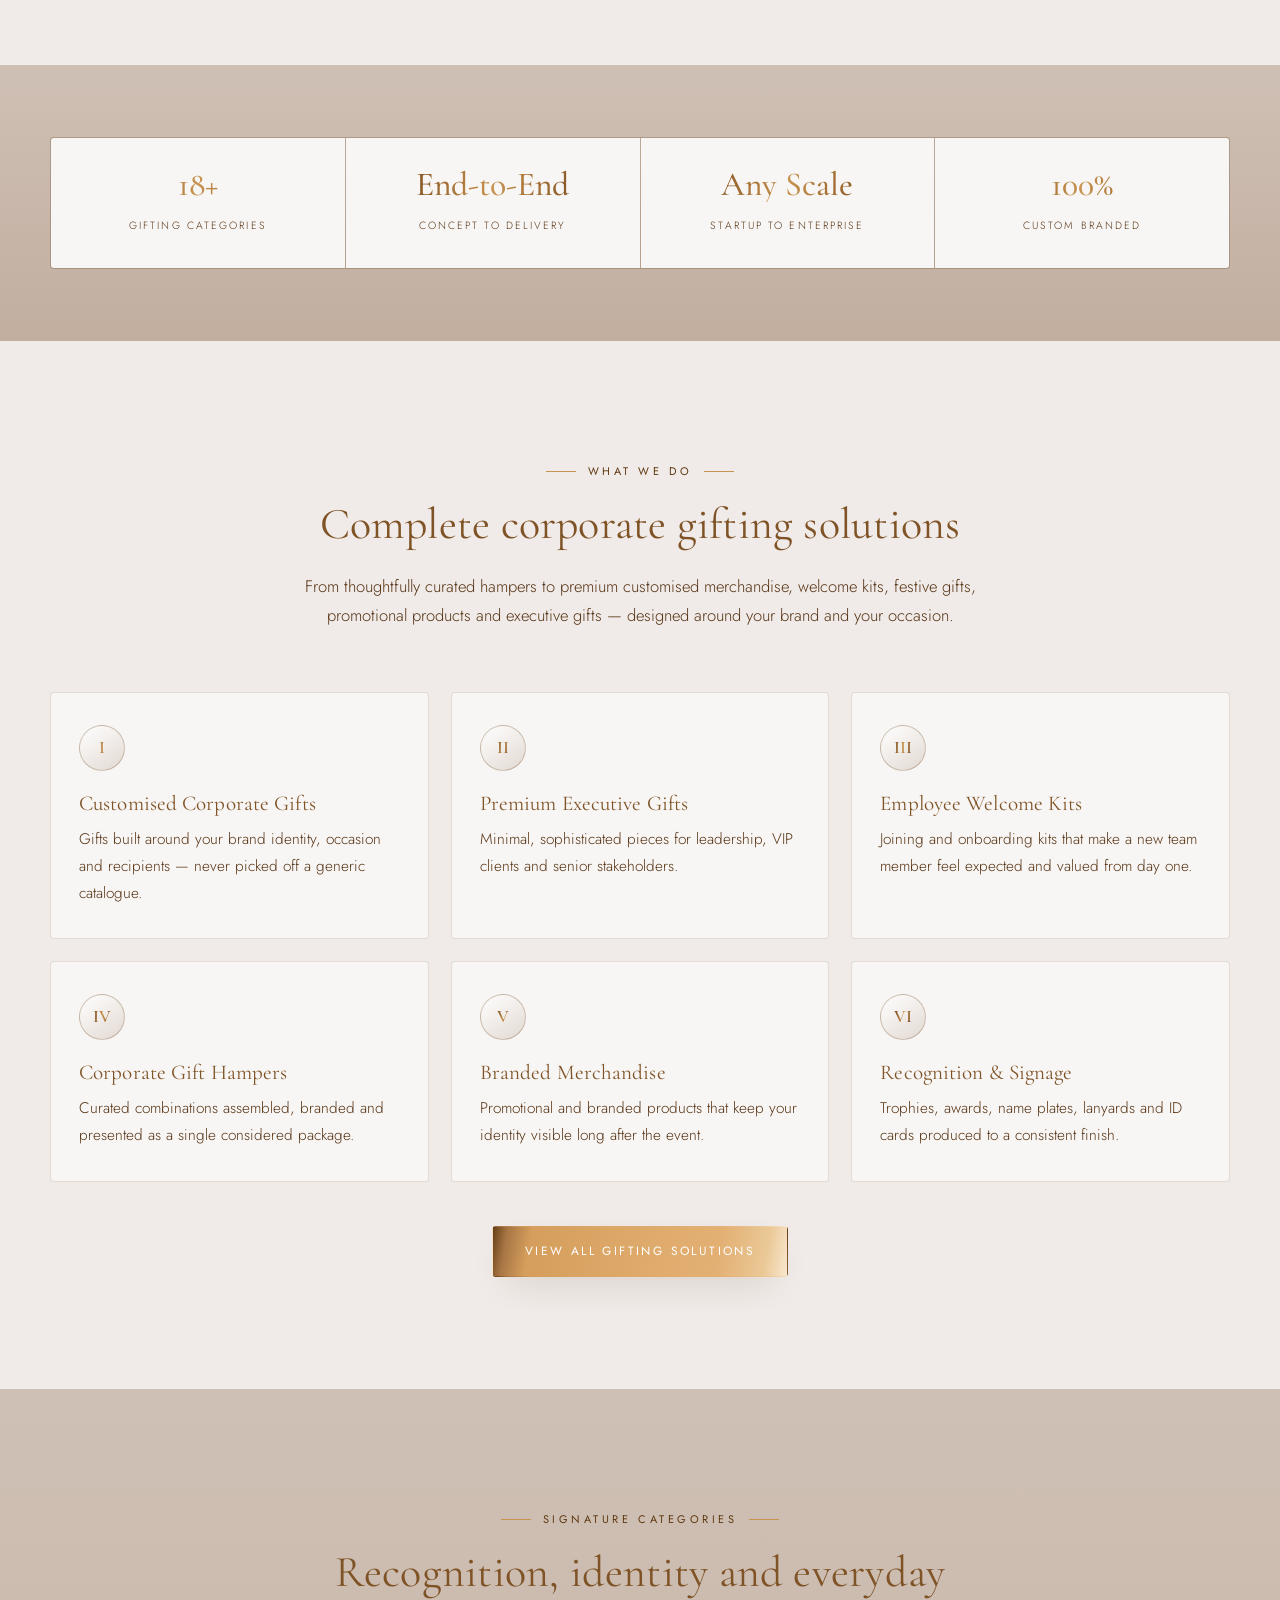
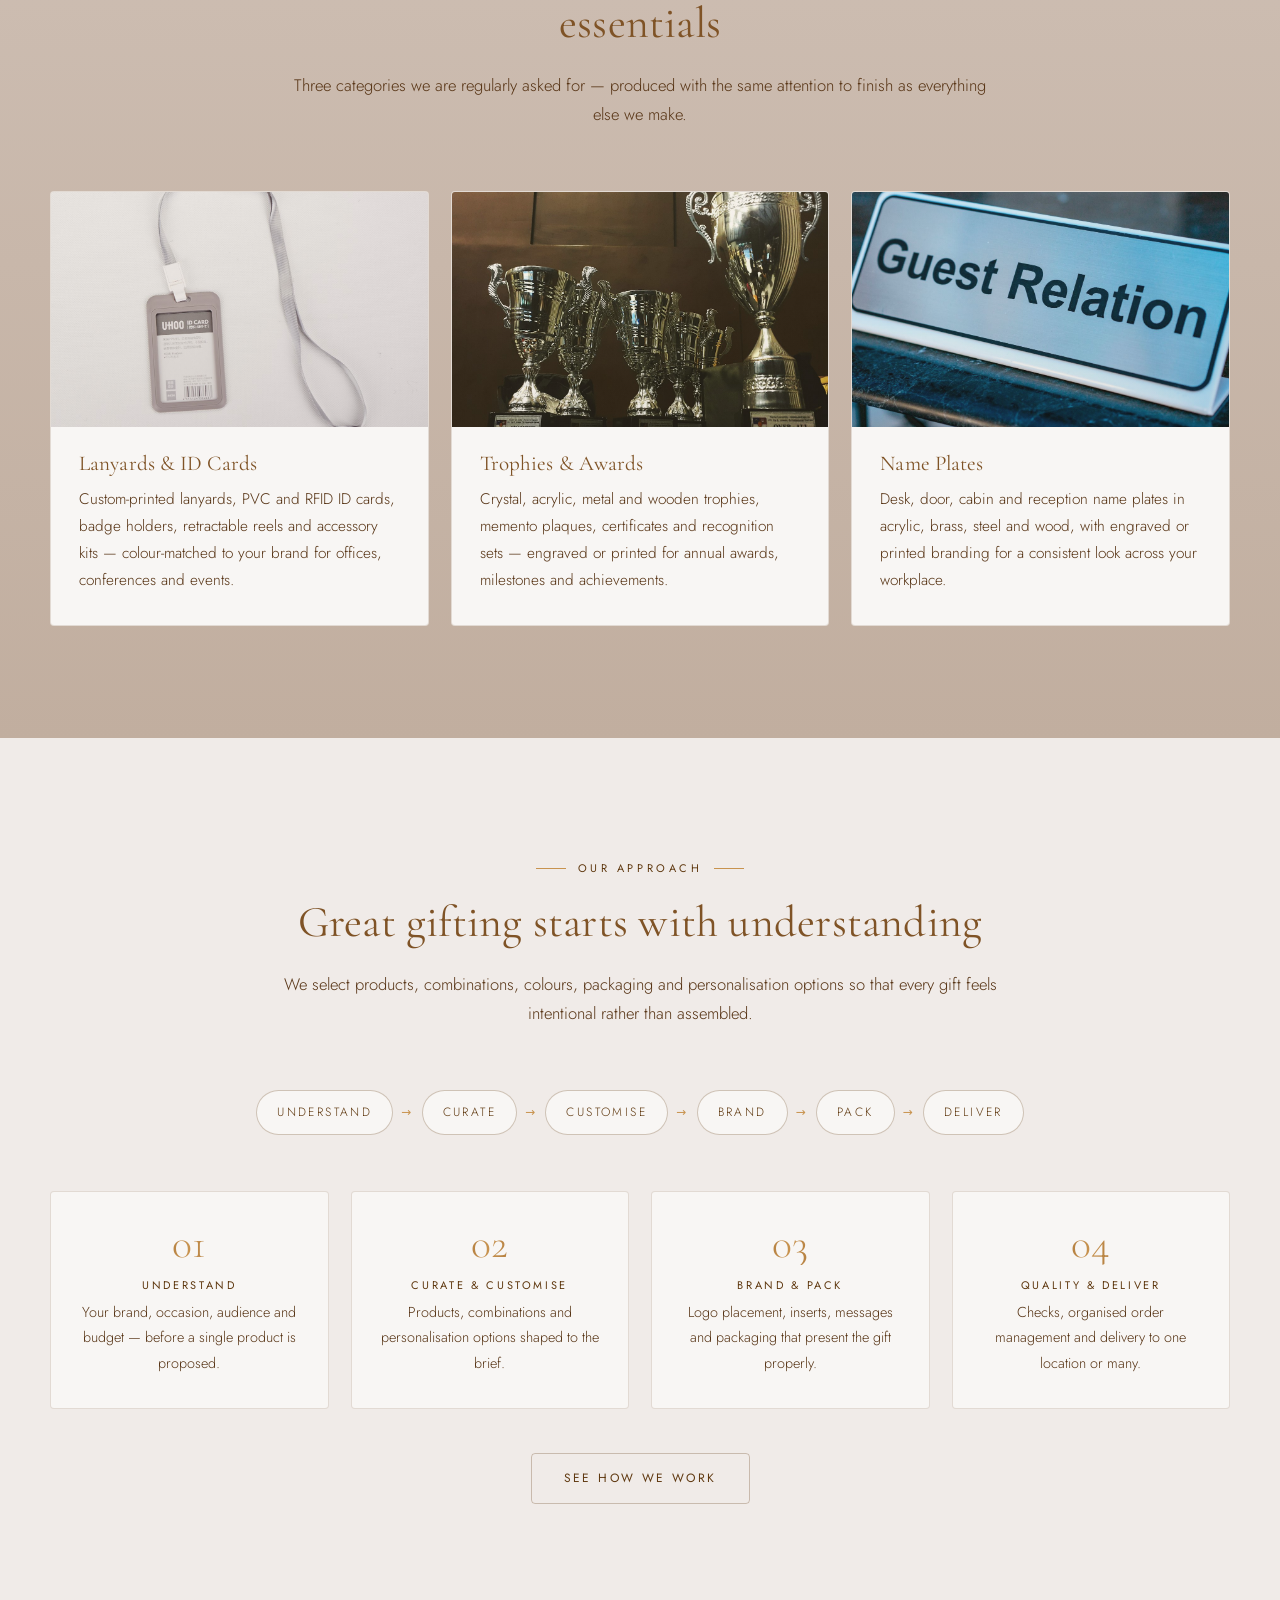
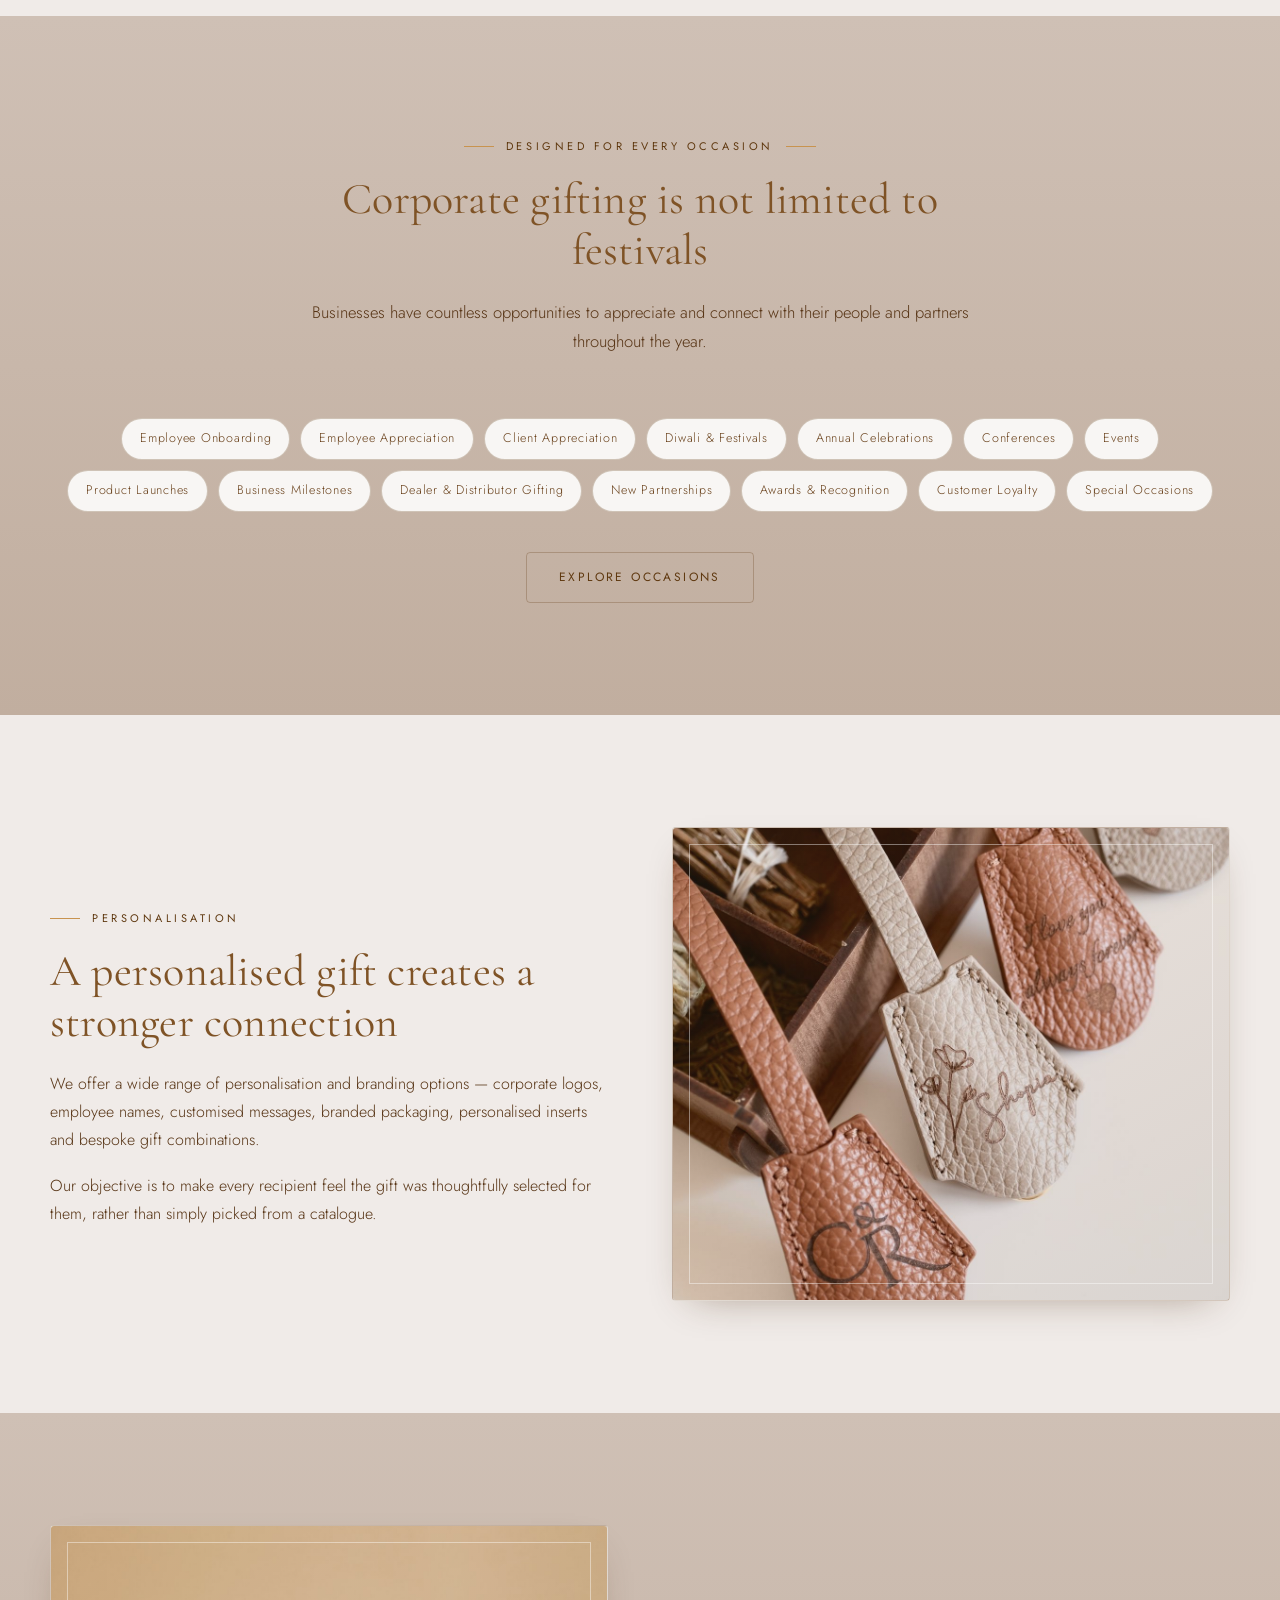
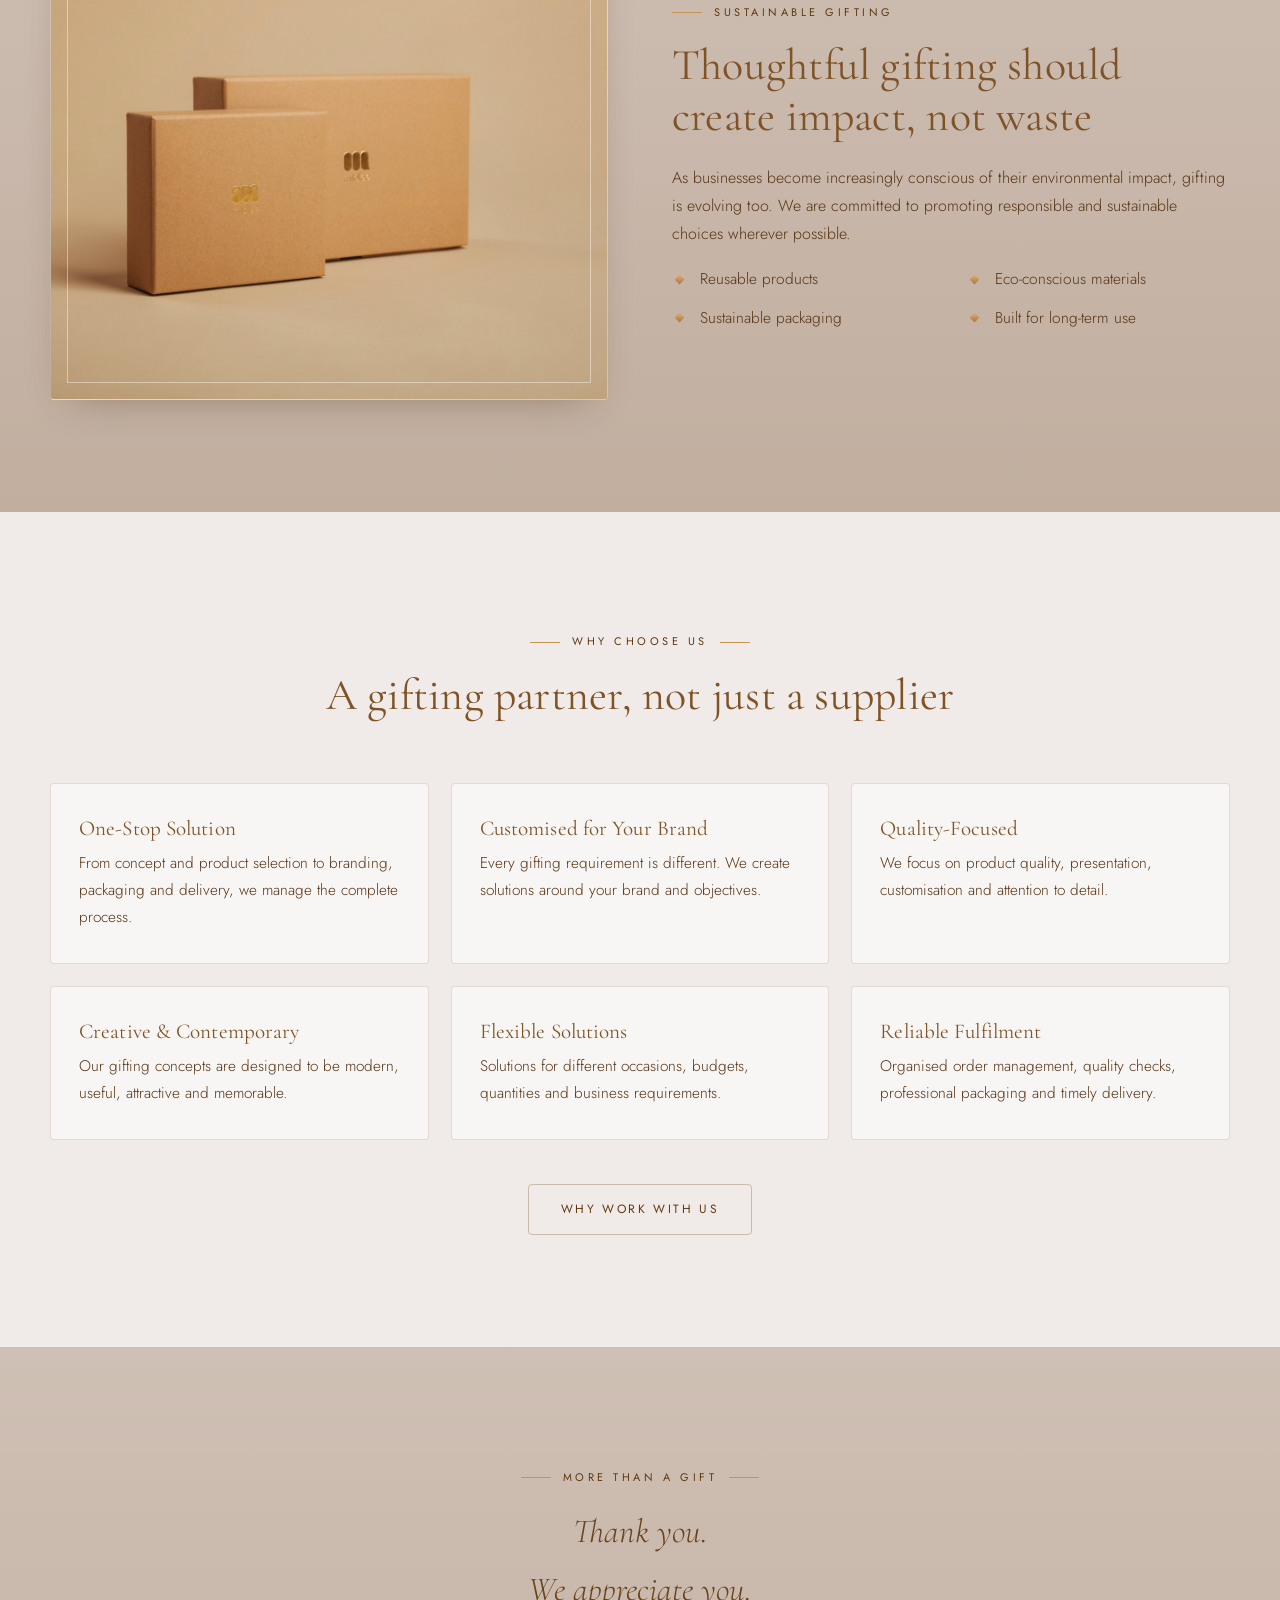
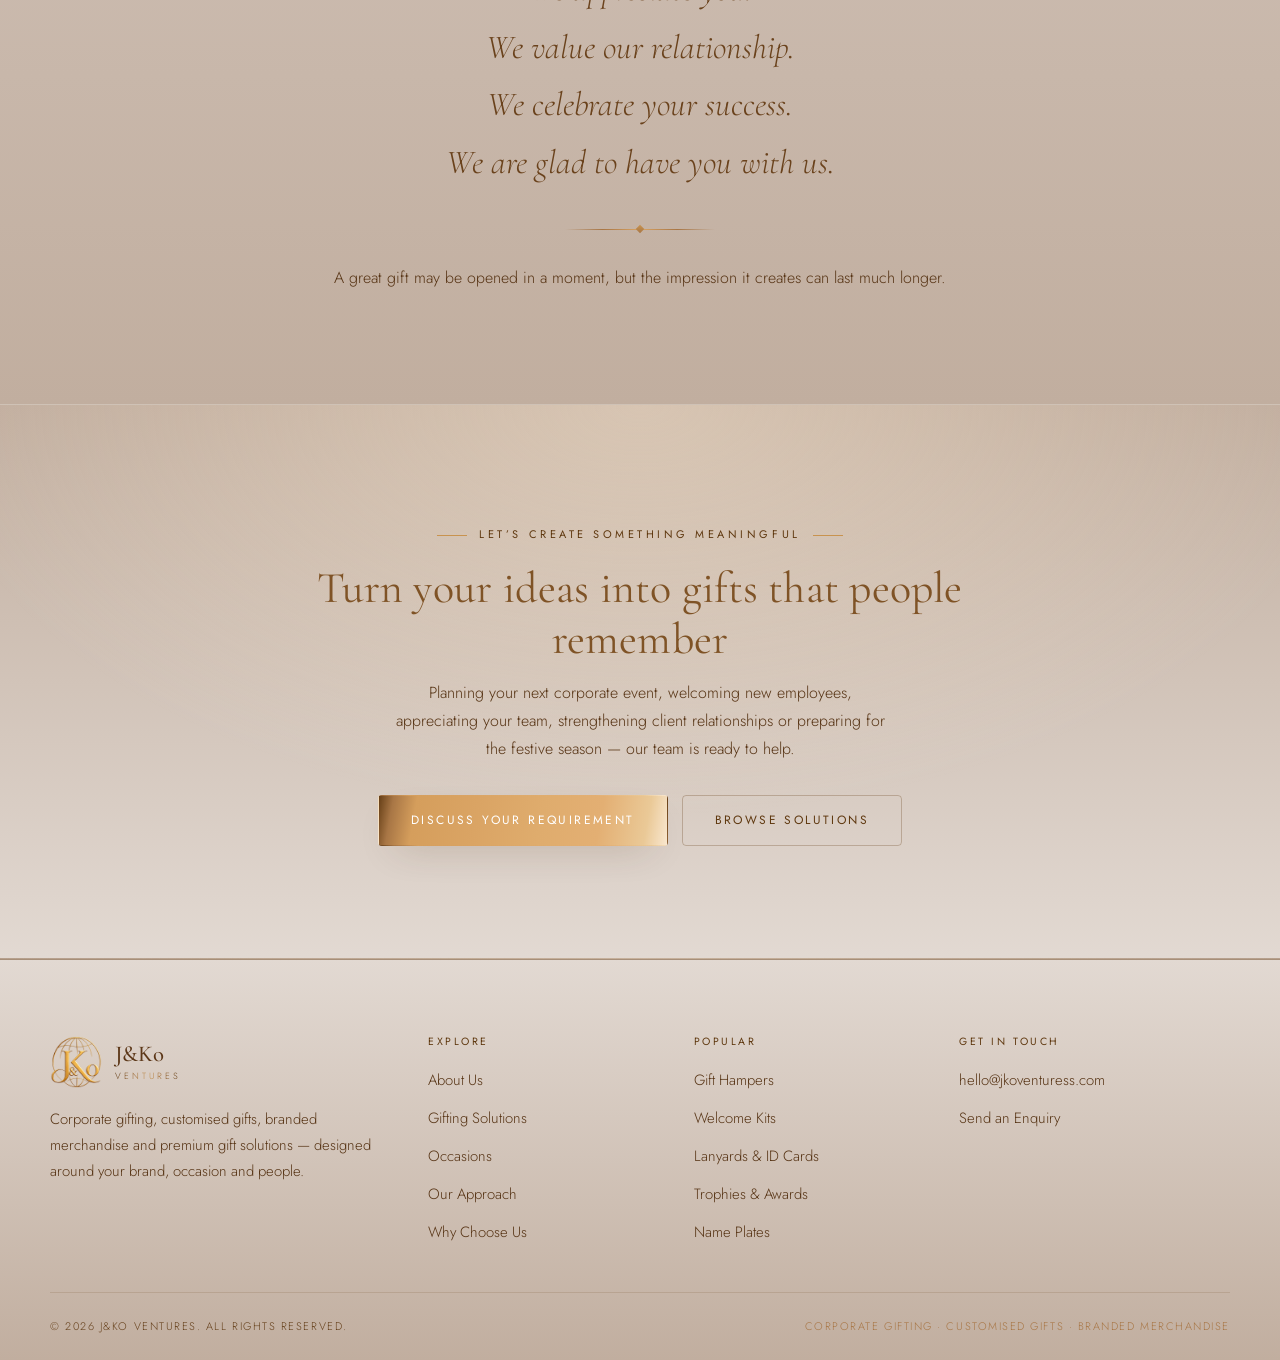
==== commit 74233706: "Use the transparent PNG logo for the hero, header and favicons The supplied PNG has a real alpha cha" ====
--- a/index.html
+++ b/index.html
@@ -12,7 +12,7 @@
 <link rel="preconnect" href="https://fonts.googleapis.com" />
 <link rel="preconnect" href="https://fonts.gstatic.com" crossorigin />
 <link href="https://fonts.googleapis.com/css2?family=Cormorant+Garamond:wght@300;400;500;600&family=Jost:wght@200;300;400;500&display=swap" rel="stylesheet" />
-<link rel="stylesheet" href="assets/css/style.css?v=20261007" />
+<link rel="stylesheet" href="assets/css/style.css?v=20261009" />
 </head>
 <body>
 
@@ -66,9 +66,9 @@
       </div>
 
       <div class="hero-logo">
-        <img class="art" src="assets/img/logo-full.jpg"
+        <img class="art" src="assets/img/logo-full.png"
              alt="J&amp;Ko Ventures — Global Vision"
-             width="1100" height="1100" fetchpriority="high" decoding="async" />
+             width="960" height="960" fetchpriority="high" decoding="async" />
         <span class="sweep" aria-hidden="true"></span>
       </div>
     </div>
@@ -471,6 +471,6 @@
   </div>
 </footer>
 
-<script src="assets/js/main.js?v=20261007"></script>
+<script src="assets/js/main.js?v=20261009"></script>
 </body>
 </html>
--- a/assets/css/style.css
+++ b/assets/css/style.css
@@ -386,6 +386,7 @@
   margin-inline: auto;
   aspect-ratio: 1;
   isolation: isolate;
+  animation: logo-float 7s ease-in-out infinite;
 }
 
 .hero-logo::before {                 /* warm glow behind the emblem */
@@ -402,29 +403,33 @@
   z-index: -1;
 }
 
-.hero-logo .art,
-.hero-logo .sweep {
-  -webkit-mask-image: radial-gradient(circle at 50% 50%, #000 62%, rgba(0,0,0,.65) 72%, transparent 80%);
-          mask-image: radial-gradient(circle at 50% 50%, #000 62%, rgba(0,0,0,.65) 72%, transparent 80%);
-}
-
+/* The artwork is a transparent PNG, so it needs no mask of its own. */
 .hero-logo .art {
   width: 100%;
   height: 100%;
   object-fit: contain;
-  animation: logo-float 7s ease-in-out infinite;
-}
-
-.hero-logo .sweep {                  /* light travelling across the metal */
+}
+
+/* Light travelling across the metal. The logo itself masks the highlight, so
+   the shine follows the globe and lettering instead of a rectangle. */
+.hero-logo .sweep {
   position: absolute;
   inset: 0;
   pointer-events: none;
   background: linear-gradient(104deg,
                 transparent 38%,
-                rgba(255, 250, 238, .58) 50%,
+                rgba(255, 250, 238, .62) 50%,
                 transparent 62%);
   background-size: 260% 100%;
   background-repeat: no-repeat;
+  -webkit-mask-image: url("../img/logo-full.png");
+          mask-image: url("../img/logo-full.png");
+  -webkit-mask-size: contain;
+          mask-size: contain;
+  -webkit-mask-position: center;
+          mask-position: center;
+  -webkit-mask-repeat: no-repeat;
+          mask-repeat: no-repeat;
   mix-blend-mode: screen;
   animation: logo-sweep 6s ease-in-out infinite;
 }
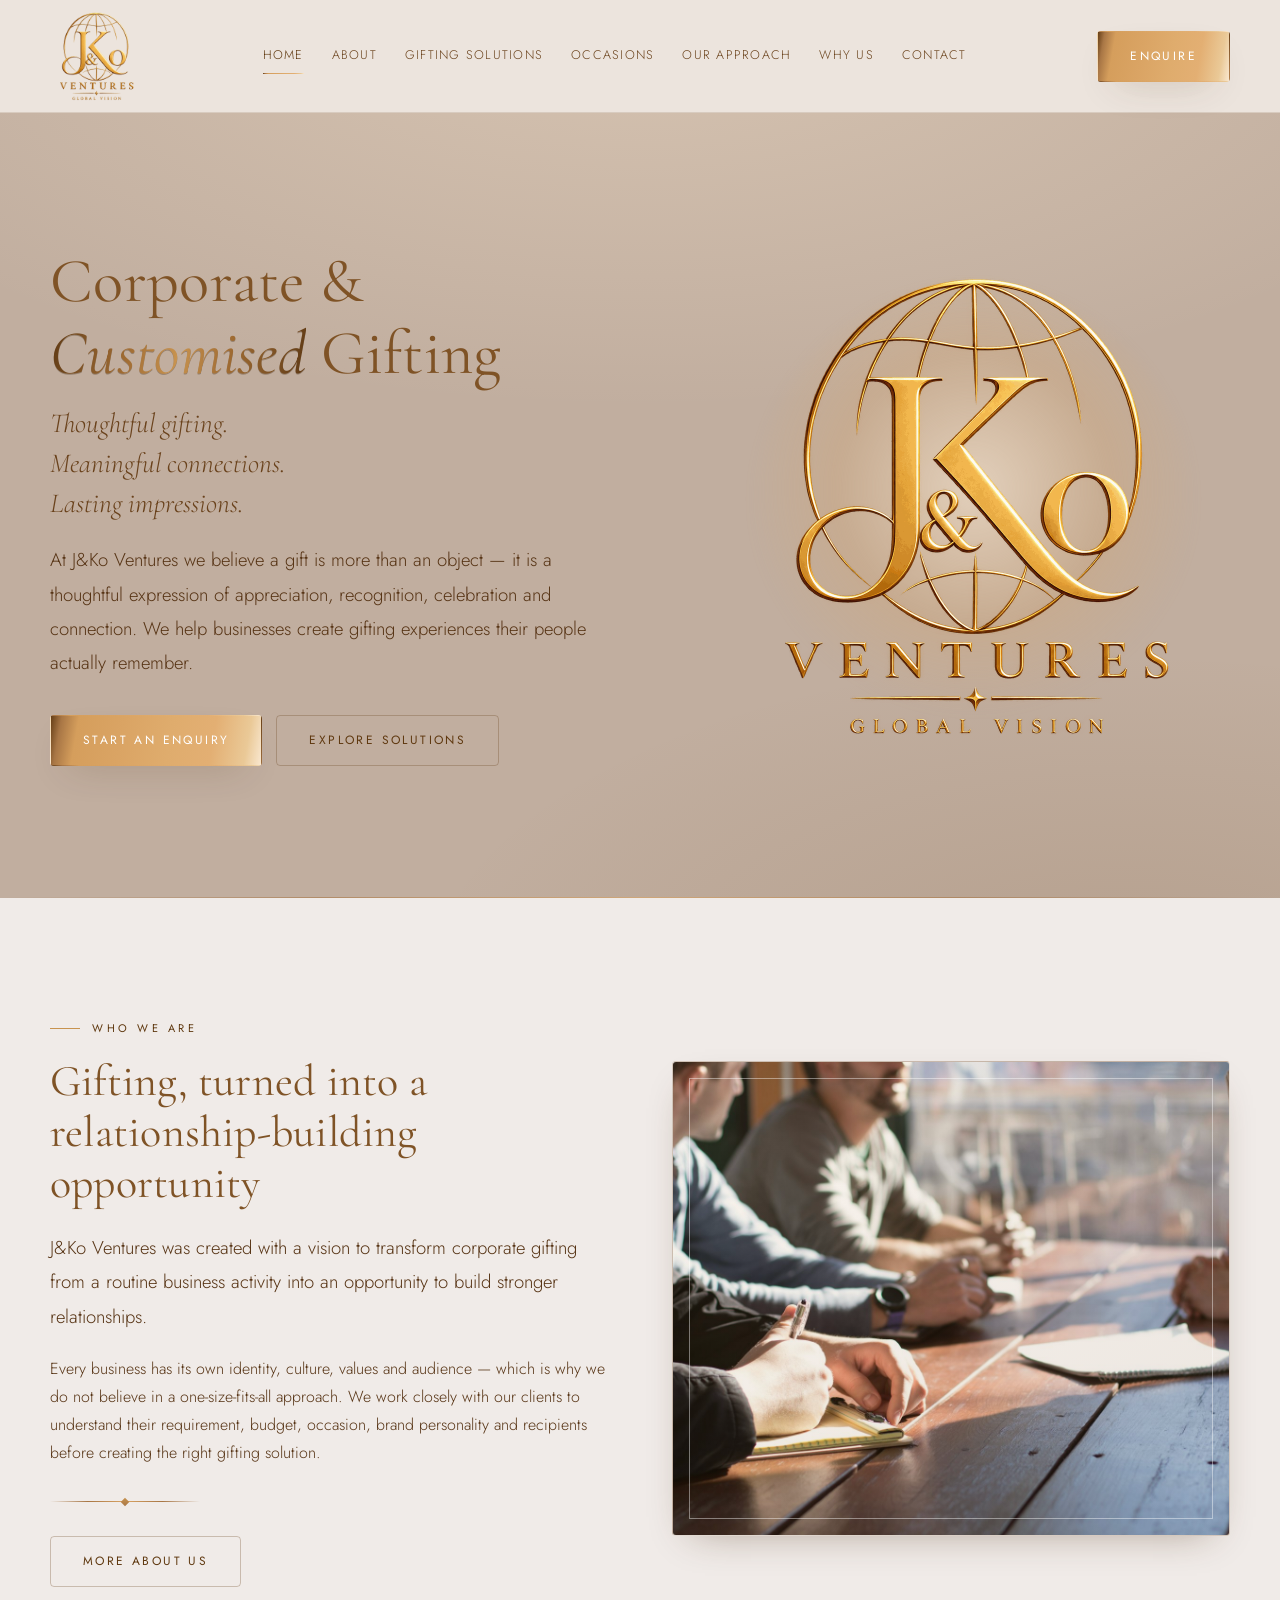
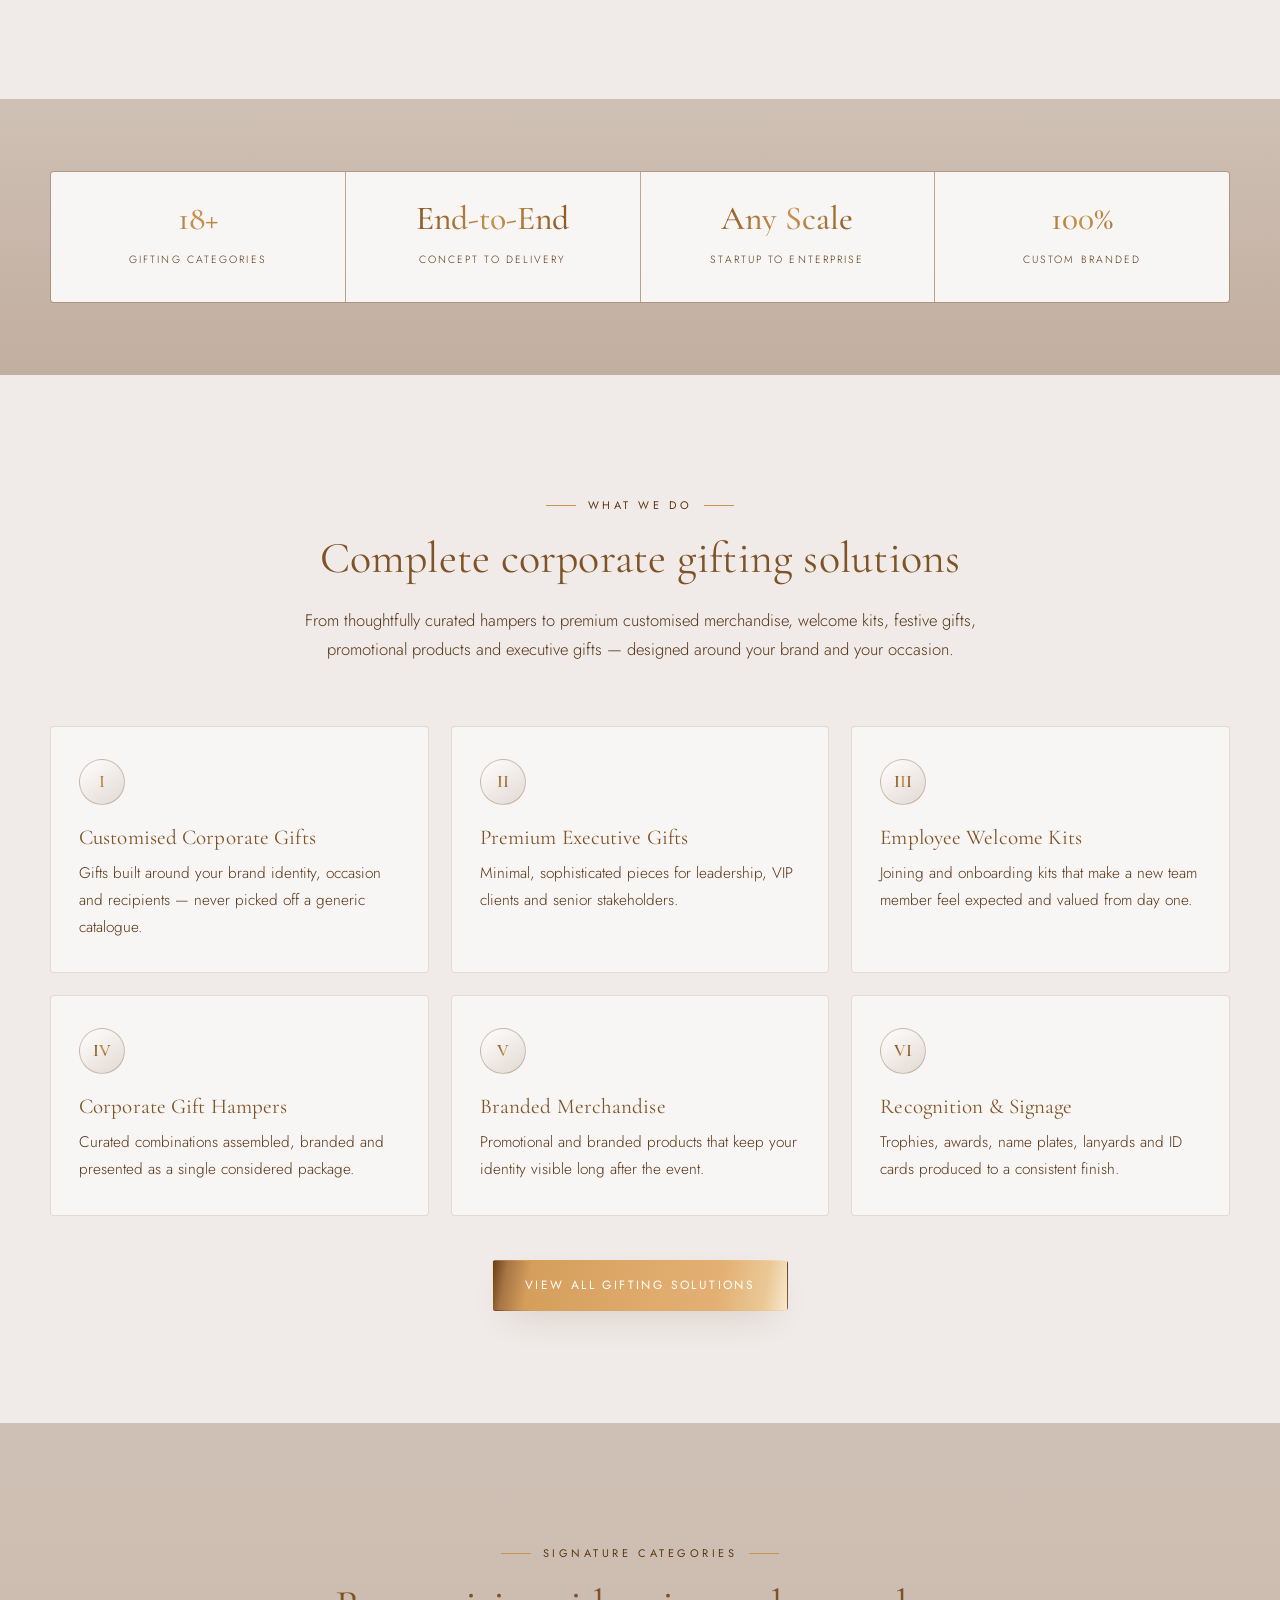
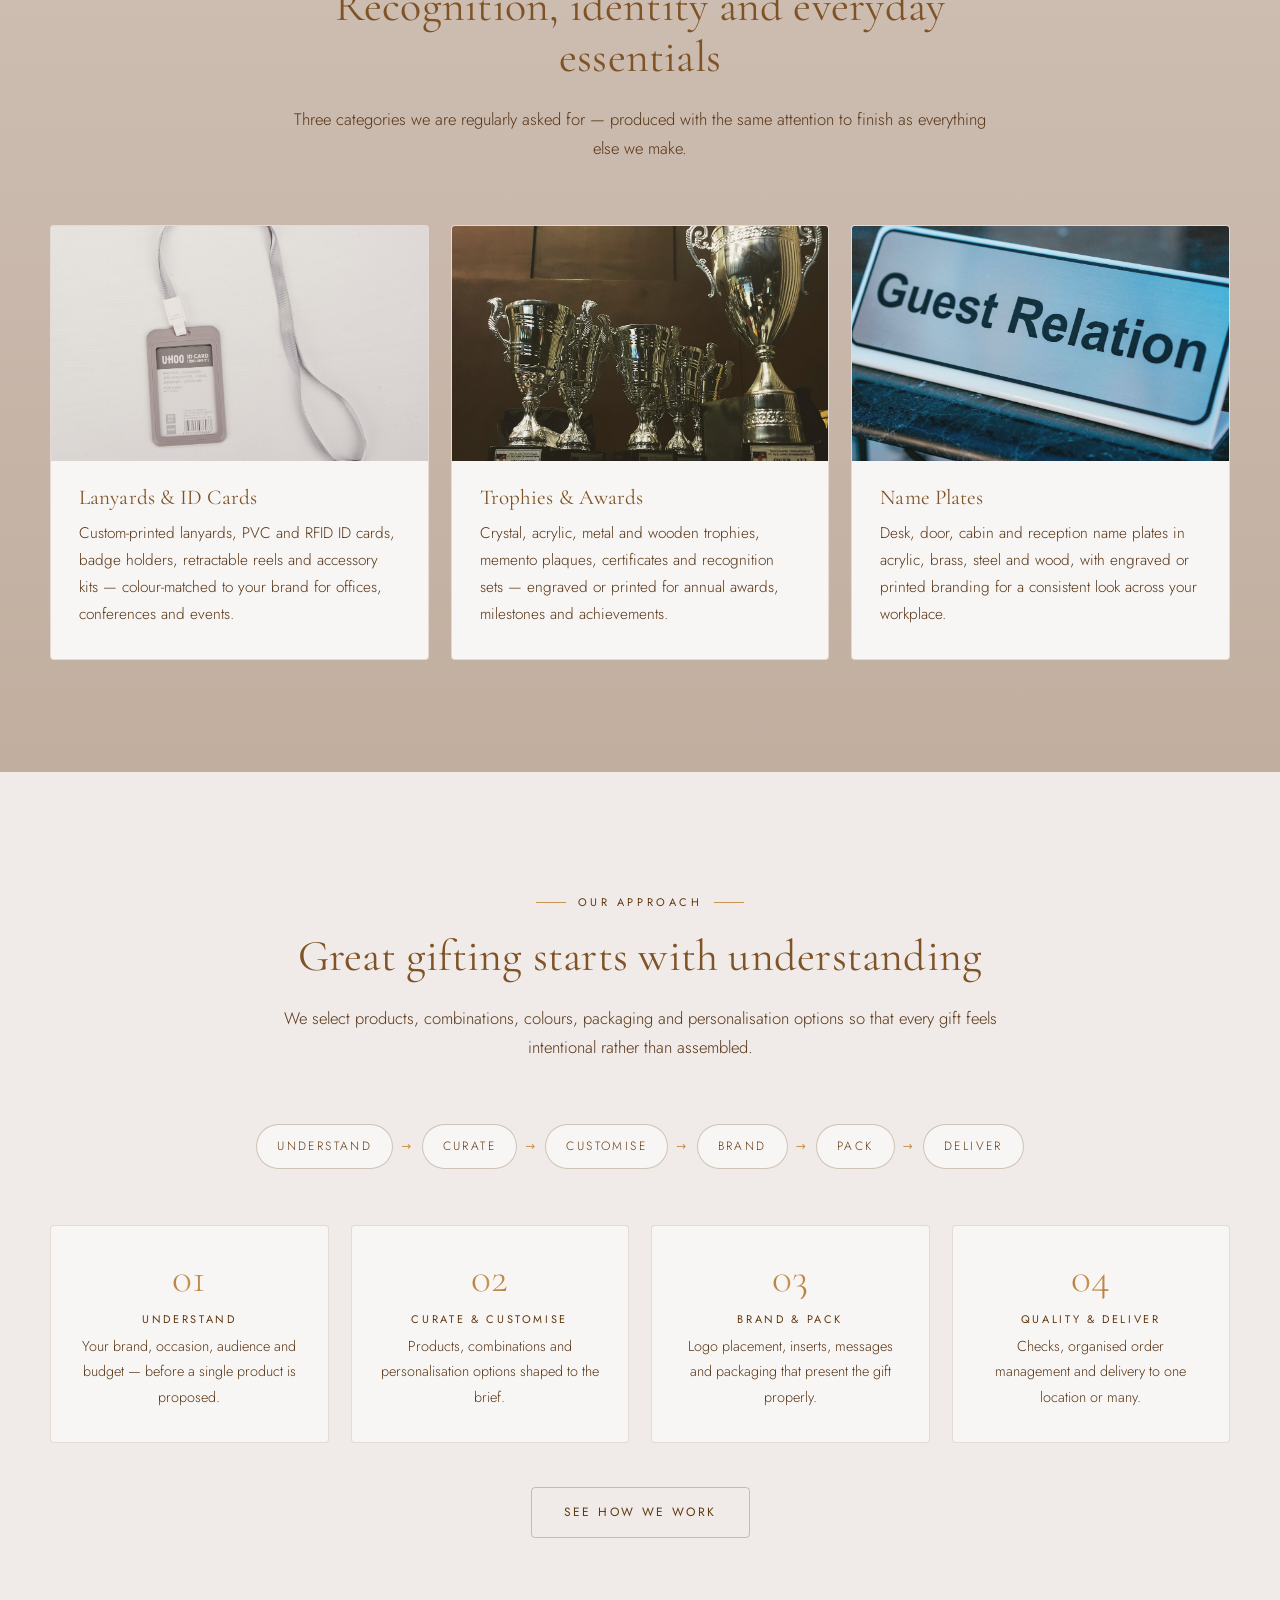
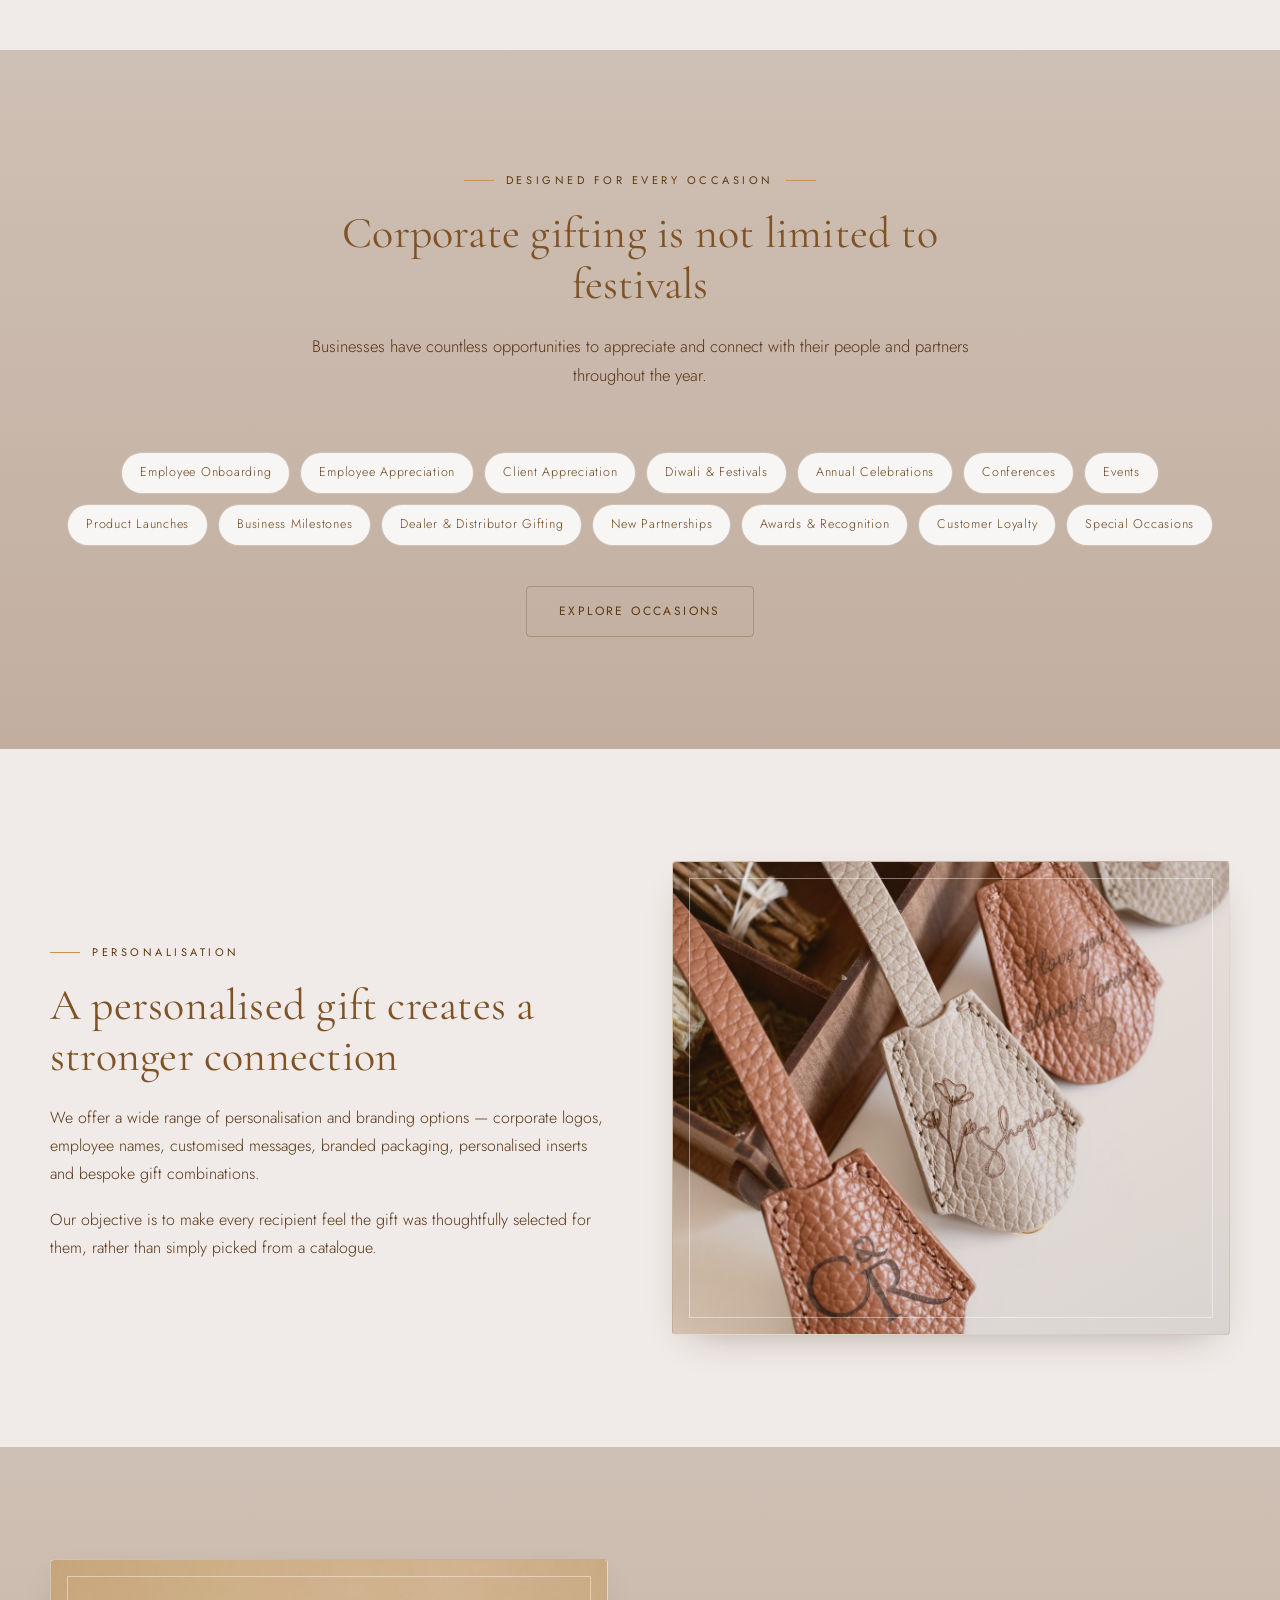
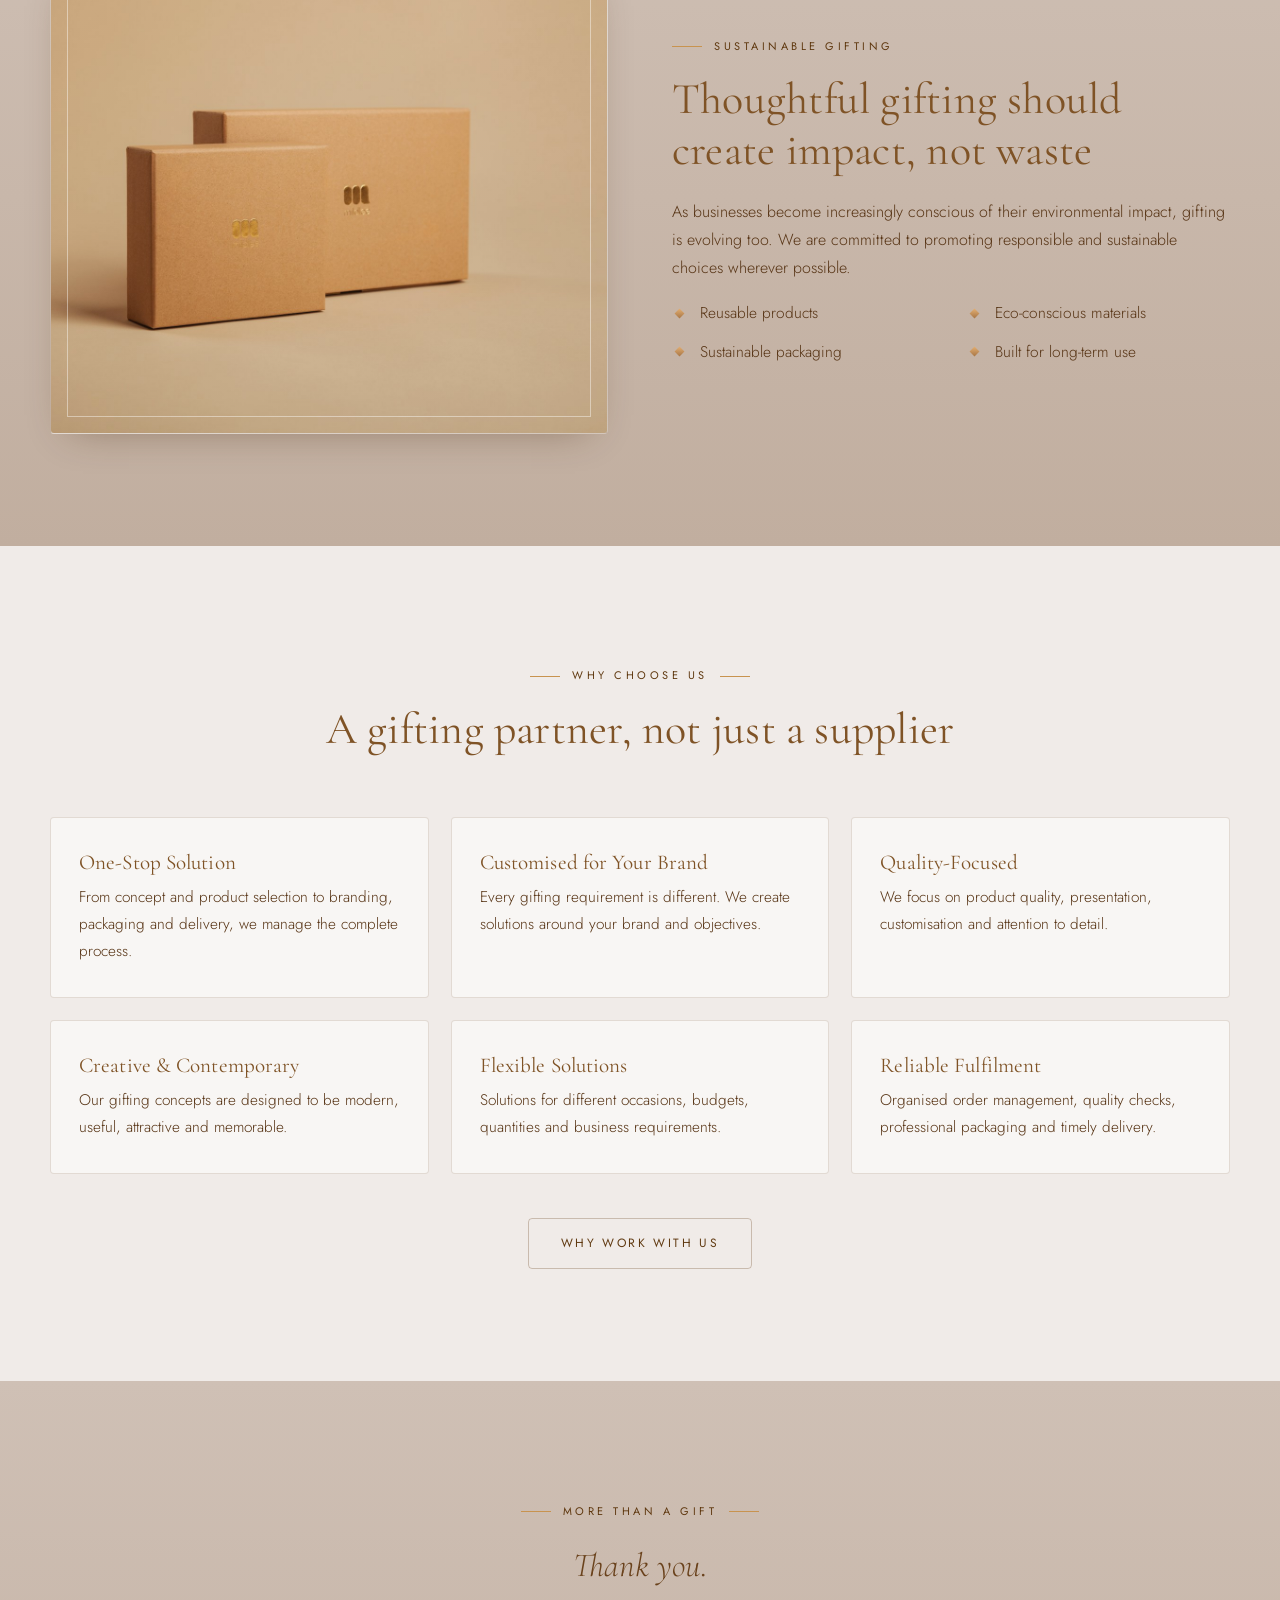
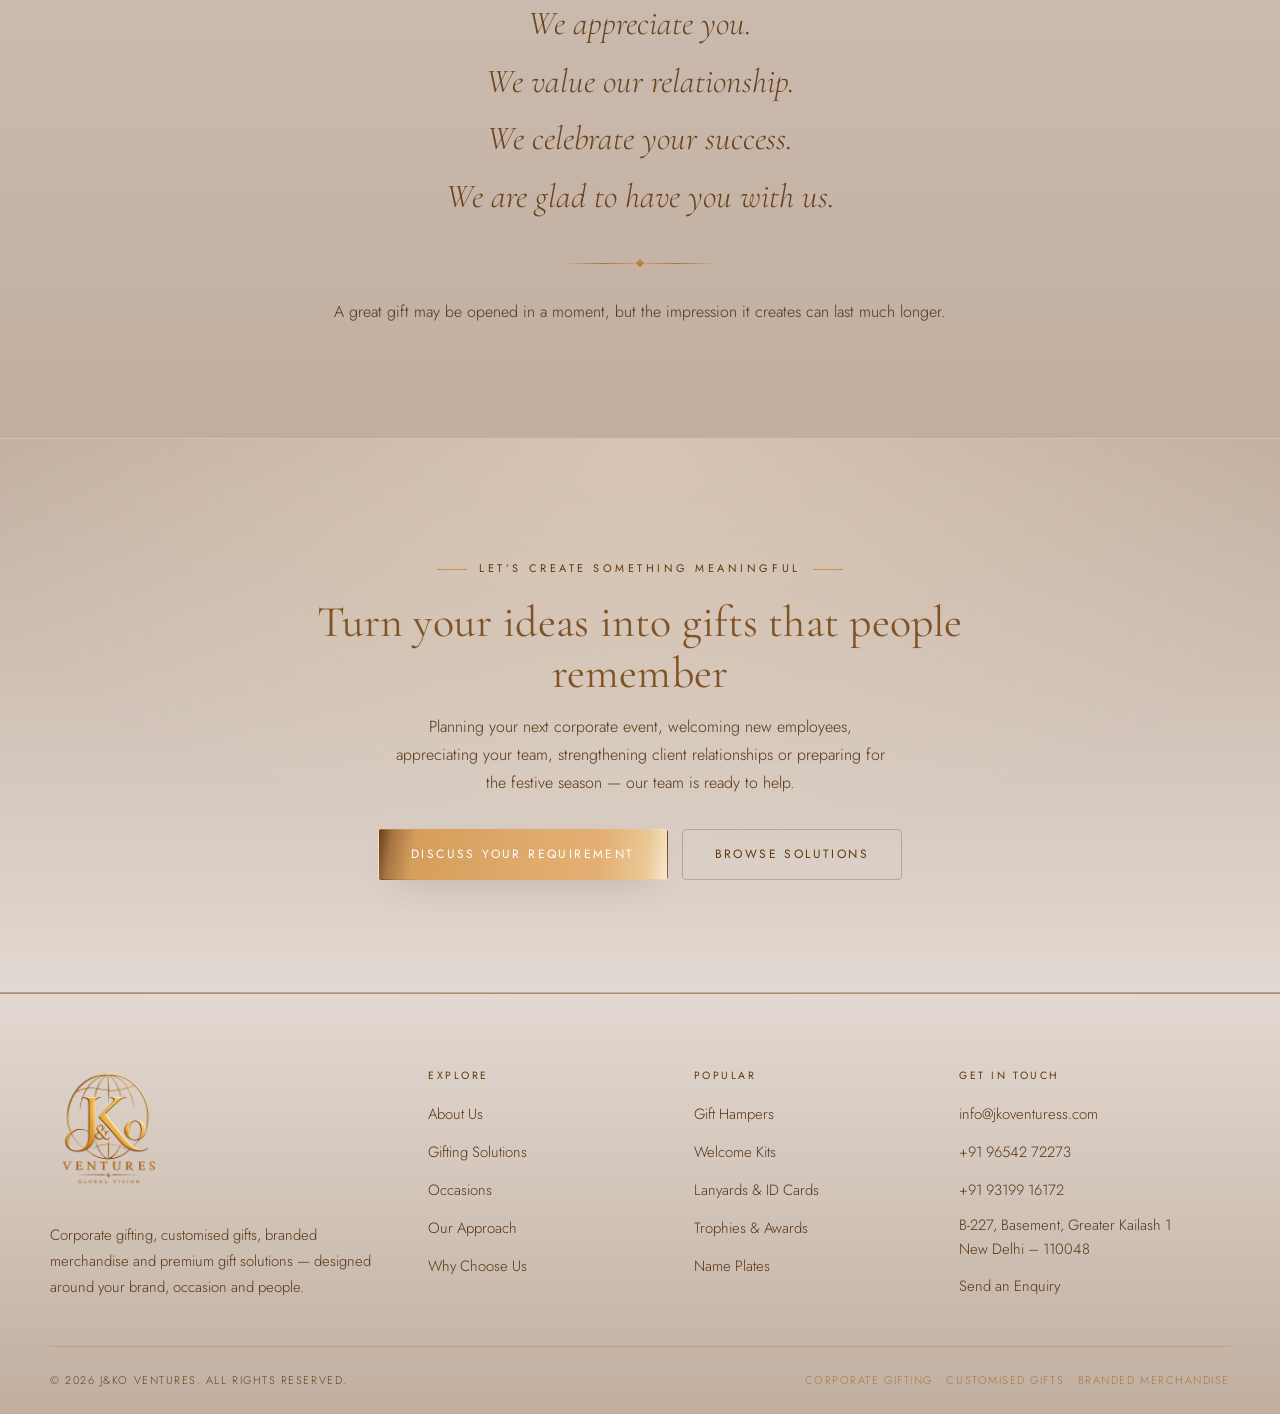
==== commit 2456ba8a: "Use the logo lockup alone in header and footer; add real contact details Branding - The set "J&Ko / " ====
--- a/index.html
+++ b/index.html
@@ -5,27 +5,21 @@
 <meta name="viewport" content="width=device-width, initial-scale=1, viewport-fit=cover" />
 <title>J&amp;Ko Ventures — Corporate Gifting &amp; Customised Gift Solutions</title>
 <meta name="description" content="J&amp;Ko Ventures is a corporate and customised gifting company creating curated hampers, branded merchandise, welcome kits, trophies, lanyards, name plates and premium executive gifts for businesses." />
-<link rel="icon" href="assets/img/favicon.ico" sizes="any" />
-<link rel="icon" type="image/png" sizes="32x32" href="assets/img/favicon-32.png" />
-<link rel="apple-touch-icon" href="assets/img/apple-touch-icon.png" />
+<link rel="icon" href="assets/img/favicon.ico?v=20261019" sizes="any" />
+<link rel="icon" type="image/png" sizes="32x32" href="assets/img/favicon-32.png?v=20261019" />
+<link rel="apple-touch-icon" href="assets/img/apple-touch-icon.png?v=20261019" />
 <meta name="theme-color" content="#c1ae9f" />
 <link rel="preconnect" href="https://fonts.googleapis.com" />
 <link rel="preconnect" href="https://fonts.gstatic.com" crossorigin />
 <link href="https://fonts.googleapis.com/css2?family=Cormorant+Garamond:wght@300;400;500;600&family=Jost:wght@200;300;400;500&display=swap" rel="stylesheet" />
-<link rel="stylesheet" href="assets/css/style.css?v=20261009" />
+<link rel="stylesheet" href="assets/css/style.css?v=20261019" />
 </head>
 <body>
 
 <header class="site-header">
   <div class="wrap header-inner">
     <a class="brand" href="index.html" aria-label="J&amp;Ko Ventures — home">
-      <span class="brand-mark">
-          <img src="assets/img/logo-mark.png" alt="" width="52" height="52" />
-        </span>
-        <span class="brand-text">
-          <span class="brand-name">J&amp;Ko</span>
-          <span class="brand-sub">Ventures</span>
-        </span>
+      <img class="brand-logo" src="assets/img/logo-full.png?v=20261019" alt="J&amp;Ko Ventures — Global Vision" width="960" height="960" />
     </a>
 
     <nav class="nav" id="primary-nav">
@@ -66,7 +60,7 @@
       </div>
 
       <div class="hero-logo">
-        <img class="art" src="assets/img/logo-full.png"
+        <img class="art" src="assets/img/logo-full.png?v=20261019"
              alt="J&amp;Ko Ventures — Global Vision"
              width="960" height="960" fetchpriority="high" decoding="async" />
         <span class="sweep" aria-hidden="true"></span>
@@ -420,13 +414,7 @@
   <div class="wrap footer-grid">
     <div class="footer-brand">
       <a class="brand" href="index.html">
-        <span class="brand-mark">
-          <img src="assets/img/logo-mark.png" alt="" width="52" height="52" />
-        </span>
-        <span class="brand-text">
-          <span class="brand-name">J&amp;Ko</span>
-          <span class="brand-sub">Ventures</span>
-        </span>
+        <img class="brand-logo footer-logo" src="assets/img/logo-full.png?v=20261019" alt="J&amp;Ko Ventures — Global Vision" width="960" height="960" />
       </a>
       <p>
         Corporate gifting, customised gifts, branded merchandise and premium gift solutions —
@@ -459,7 +447,13 @@
     <div>
       <h4>Get in Touch</h4>
       <ul class="footer-links">
-        <li><a href="mailto:hello@jkoventuress.com">hello@jkoventuress.com</a></li>
+        <li><a href="mailto:info@jkoventuress.com">info@jkoventuress.com</a></li>
+        <li><a href="tel:+919654272273">+91 96542 72273</a></li>
+        <li><a href="tel:+919319916172">+91 93199 16172</a></li>
+        <li class="footer-address">
+          B-227, Basement, Greater Kailash 1<br />
+          New Delhi &ndash; 110048
+        </li>
         <li><a href="contact.html">Send an Enquiry</a></li>
       </ul>
     </div>
@@ -471,6 +465,6 @@
   </div>
 </footer>
 
-<script src="assets/js/main.js?v=20261009"></script>
+<script src="assets/js/main.js?v=20261019"></script>
 </body>
 </html>
--- a/assets/css/style.css
+++ b/assets/css/style.css
@@ -69,6 +69,7 @@
   --serif:       "Cormorant Garamond", Georgia, "Times New Roman", serif;
   --sans:        "Jost", "Segoe UI", system-ui, -apple-system, sans-serif;
 
+  --header-h:    112px;
   --wrap:        1180px;
   --radius:      4px;
   --ease:        cubic-bezier(.22, .9, .3, 1);
@@ -239,44 +240,22 @@
   align-items: center;
   justify-content: space-between;
   gap: 24px;
-  min-height: 78px;
-}
-
-/* brand lockup */
-.brand { display: flex; align-items: center; gap: 13px; }
+  min-height: var(--header-h);
+}
+
+/* brand lockup - the full logo artwork, used on its own with no set type.
+   The lockup is square and its VENTURES line is only ~8% of the height, so the
+   header is taller than usual to keep that line legible. */
+.brand { display: inline-flex; align-items: center; }
 .brand:hover { color: inherit; }
 
-/* the real logo emblem; its edges are feathered in the PNG so it sits on any
-   of the warm surfaces without showing a box */
-.brand-mark {
-  width: 52px;
-  height: 52px;
-  flex: none;
-}
-.brand-mark img {
-  width: 100%;
-  height: 100%;
+.brand-logo {
+  height: 92px;
+  width: auto;
   object-fit: contain;
-}
-
-.brand-text { display: flex; flex-direction: column; line-height: 1; }
-.brand-name {
-  font-family: var(--serif);
-  font-size: 1.42rem;
-  font-weight: 500;
-  letter-spacing: .01em;
-  color: var(--ink);
-}
-.brand-sub {
-  font-size: 9px;
-  letter-spacing: .34em;
-  text-transform: uppercase;
-  margin-top: 5px;
-  background: var(--metal-text);
-  -webkit-background-clip: text;
-  background-clip: text;
-  color: transparent;
-}
+  display: block;
+}
+.footer-logo { height: 116px; margin-bottom: 18px; }
 
 /* nav */
 .nav { display: flex; align-items: center; gap: 2px; }
@@ -422,8 +401,8 @@
                 transparent 62%);
   background-size: 260% 100%;
   background-repeat: no-repeat;
-  -webkit-mask-image: url("../img/logo-full.png");
-          mask-image: url("../img/logo-full.png");
+  -webkit-mask-image: url("../img/logo-full.png?v=20261019");
+          mask-image: url("../img/logo-full.png?v=20261019");
   -webkit-mask-size: contain;
           mask-size: contain;
   -webkit-mask-position: center;
@@ -874,6 +853,7 @@
 .footer-brand .brand { margin-bottom: 18px; }
 .footer-links { list-style: none; padding: 0; margin: 0; display: grid; gap: 10px; }
 .footer-links a { color: var(--muted); font-size: .93rem; }
+.footer-address { color: var(--muted); font-size: .93rem; line-height: 1.6; }
 .footer-links a:hover { color: var(--gold); }
 
 .footer-bottom {
@@ -918,10 +898,13 @@
 }
 
 @media (max-width: 900px) {
+  :root { --header-h: 78px; }
+  .brand-logo { height: 62px; }
+  .footer-logo { height: 96px; }
   .nav-toggle { display: grid; }
   .nav {
     position: fixed;
-    inset: 78px 0 auto;
+    inset: var(--header-h) 0 auto;
     flex-direction: column;
     align-items: stretch;
     gap: 0;
@@ -933,7 +916,7 @@
     opacity: 0;
     pointer-events: none;
     transition: opacity .3s var(--ease), transform .3s var(--ease);
-    max-height: calc(100vh - 78px);
+    max-height: calc(100vh - var(--header-h));
     overflow-y: auto;
   }
   .nav.open { opacity: 1; transform: none; pointer-events: auto; }
@@ -959,7 +942,6 @@
   .footer-grid { grid-template-columns: 1fr; }
   .stats { grid-template-columns: 1fr 1fr; }
   .btn { padding: 13px 24px; font-size: 11px; }
-  .brand-sub { letter-spacing: .28em; }
   .card { padding: 28px 22px; }
   .card-media { margin: -28px -22px 20px; }
 }
